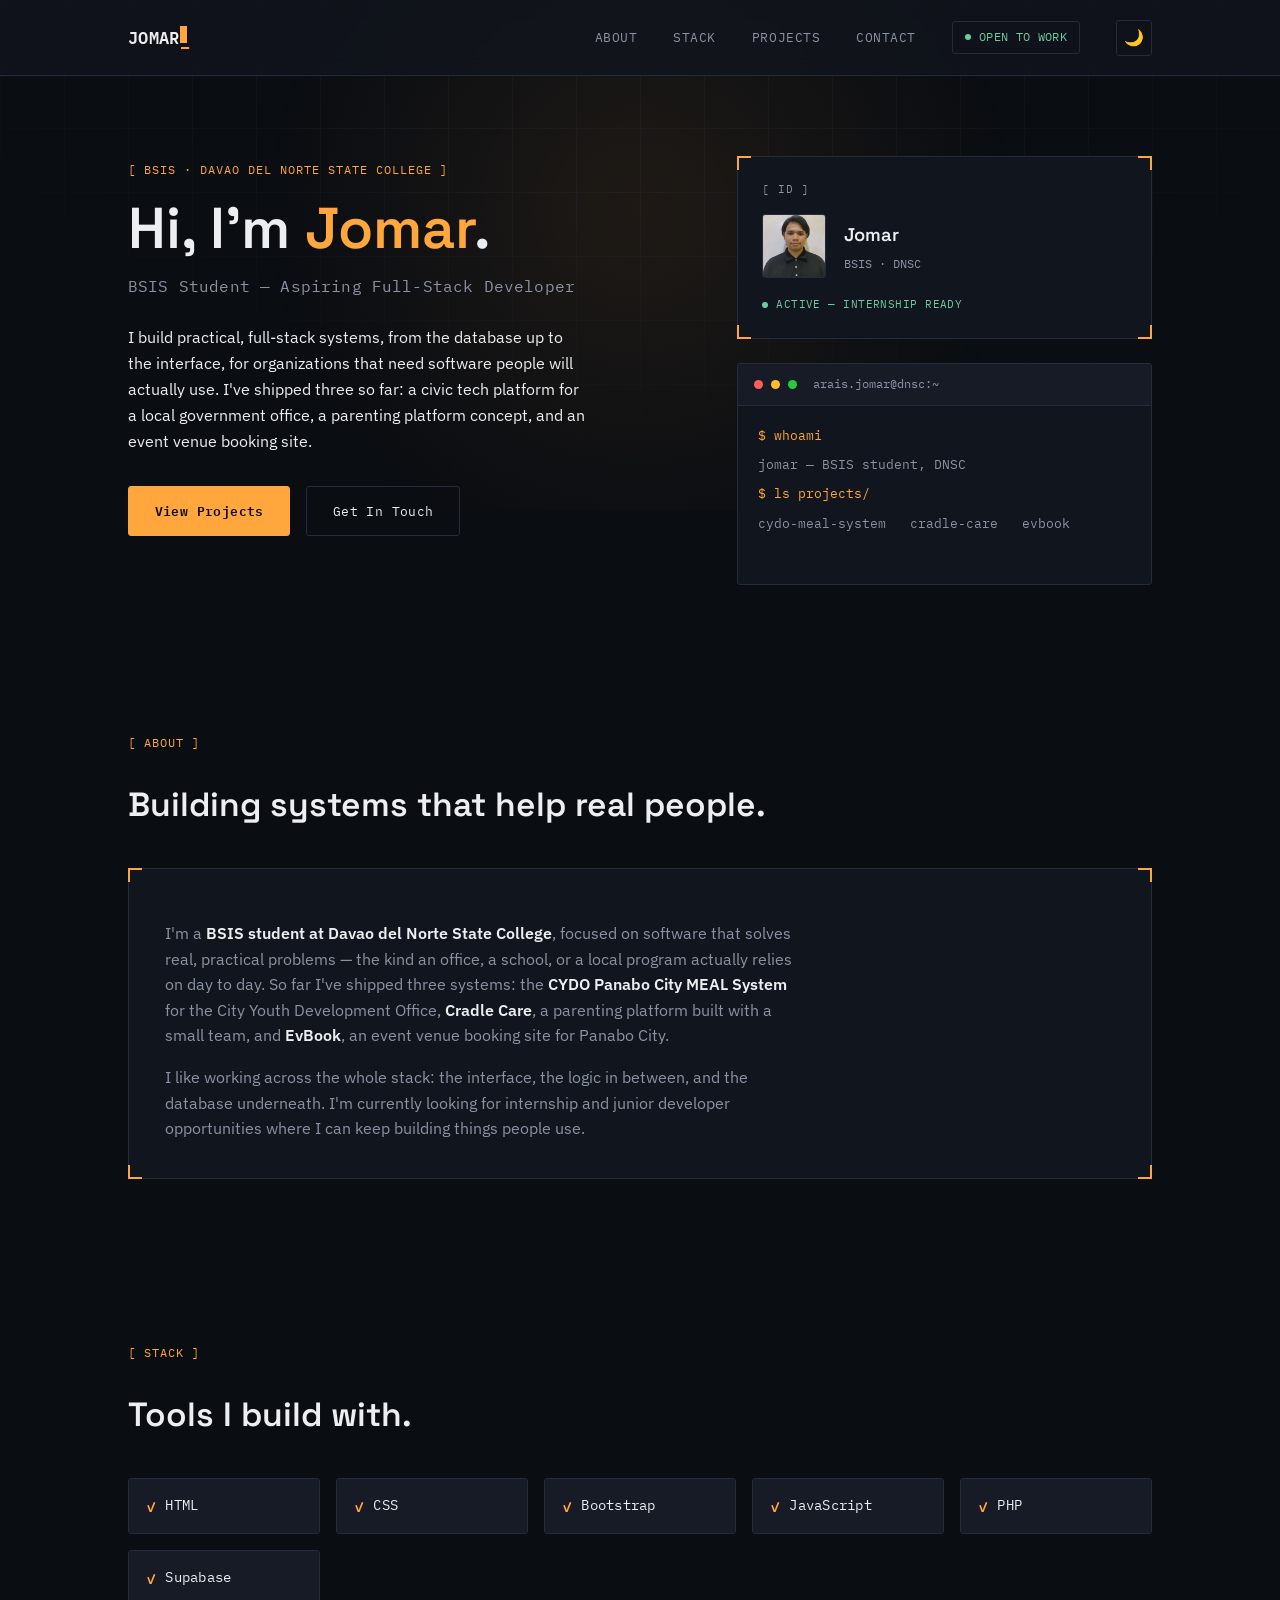
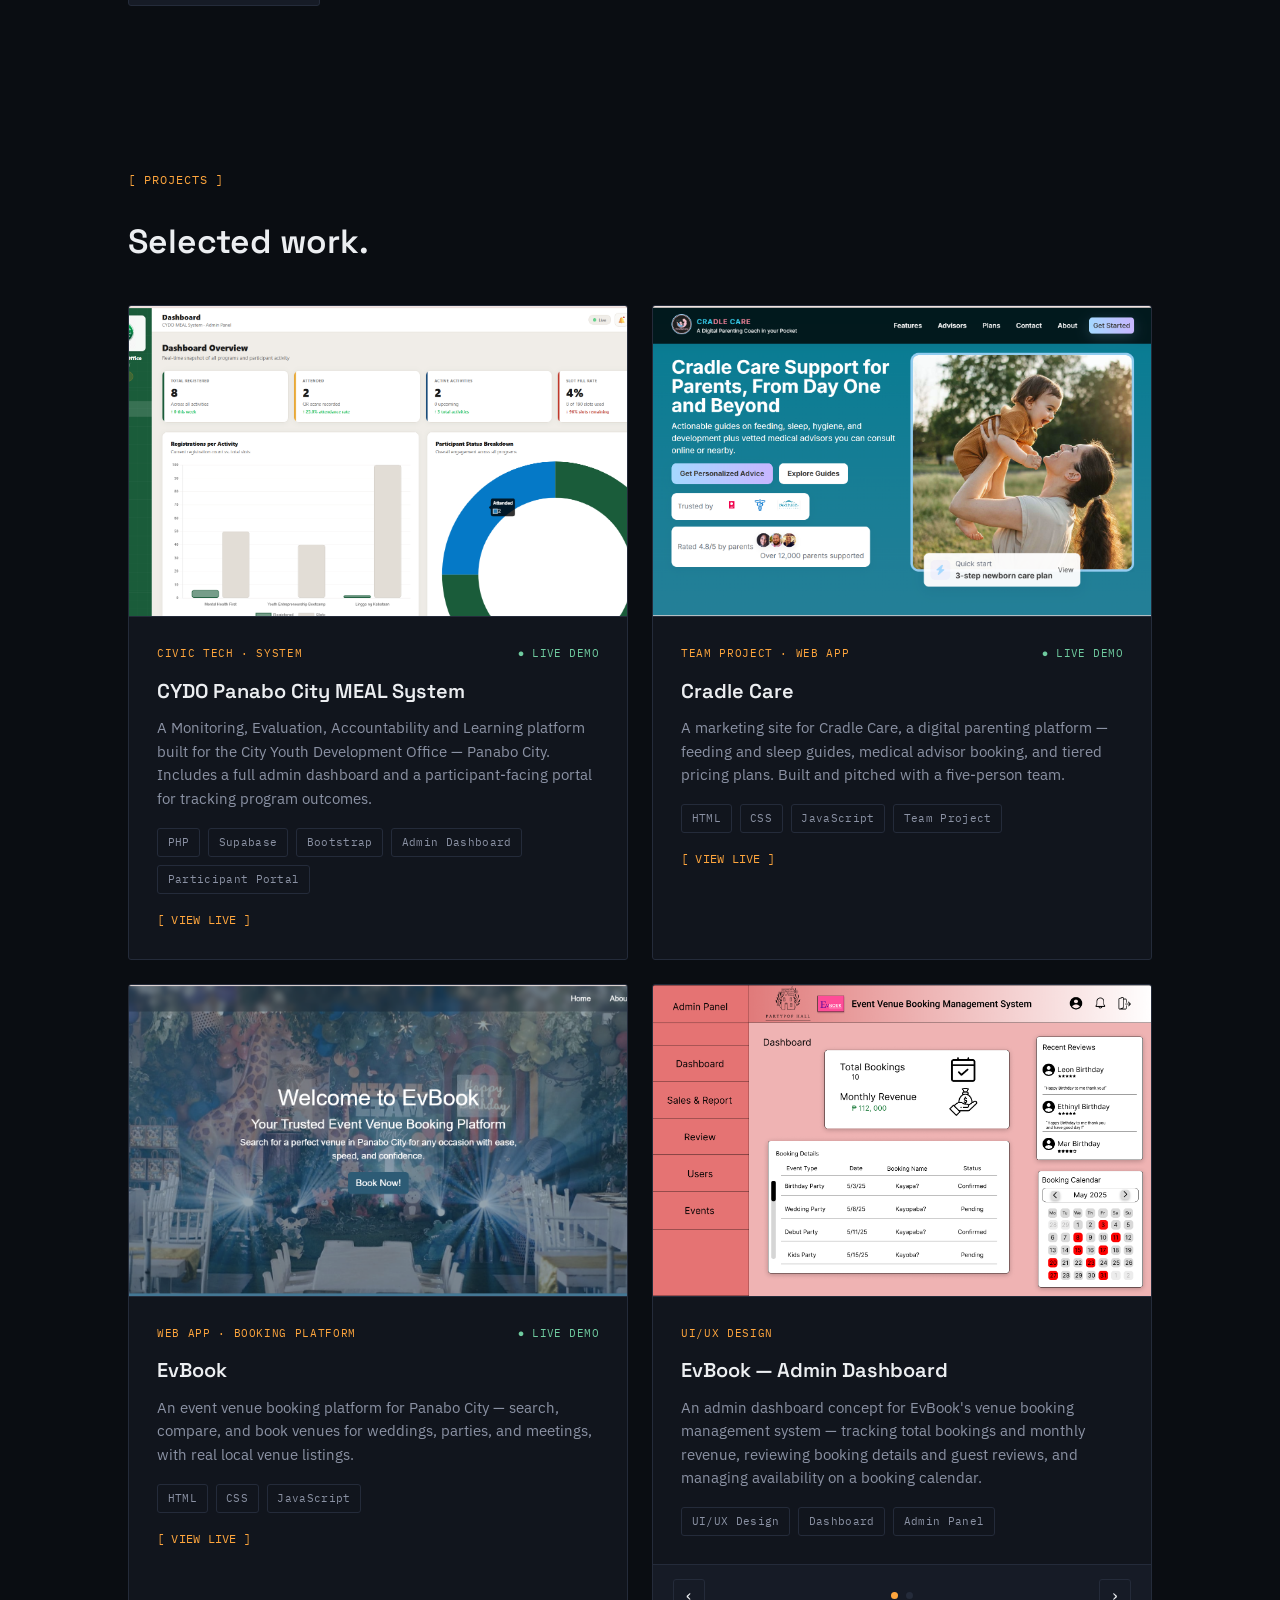
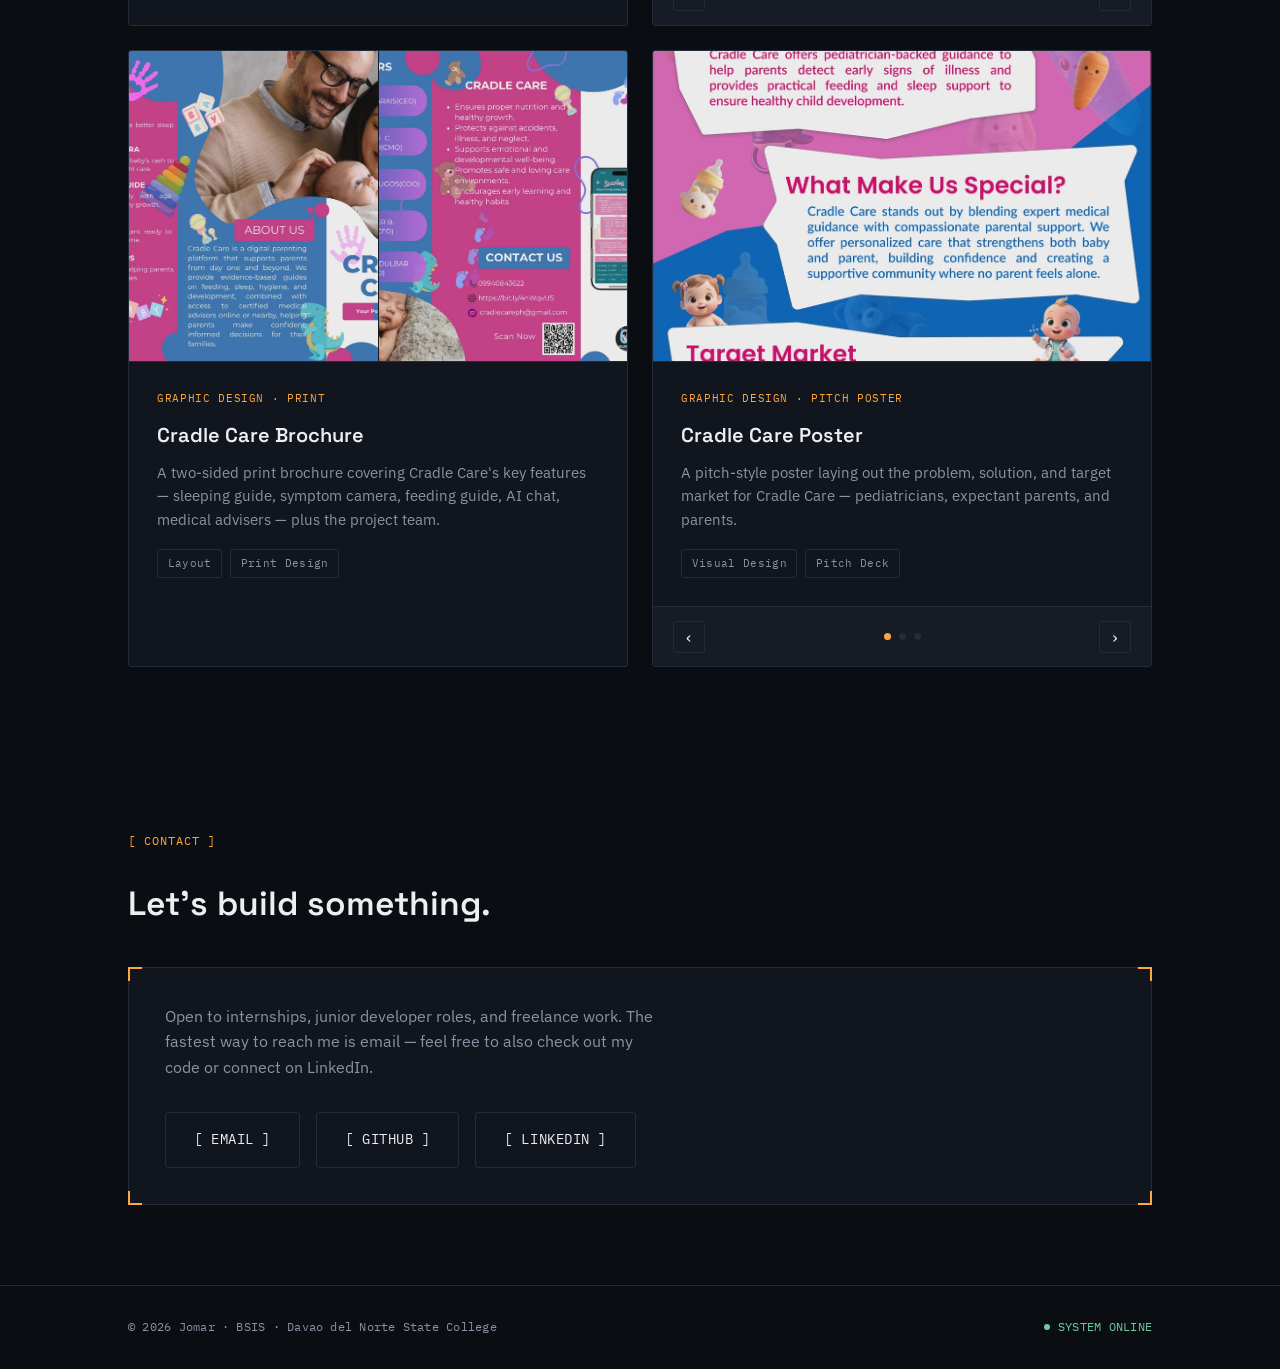
==== index.html @ b6796fd0 "Final Update" ====
<!DOCTYPE html>
<html lang="en">
<head>
<meta charset="UTF-8">
<meta name="viewport" content="width=device-width, initial-scale=1.0">
<title>Jomar Portfolio</title>
<meta name="description" content="Portfolio of Jomar, BSIS student at Davao del Norte State College, building full-stack and civic tech systems.">

<link rel="preconnect" href="https://fonts.googleapis.com">
<link rel="preconnect" href="https://fonts.gstatic.com" crossorigin>
<link href="https://fonts.googleapis.com/css2?family=IBM+Plex+Mono:wght@400;500;600&family=IBM+Plex+Sans:wght@400;500;600;700&family=Space+Grotesk:wght@500;600;700&display=swap" rel="stylesheet">

<style>
  :root{
    --ink: #0A0D12;
    --panel: #11151D;
    --panel-rgb: 17,21,29;
    --panel-2: #161B26;
    --line: #242B3A;
    --line-soft: #1B212E;
    --fog: #8B92A4;
    --paper: #ECEEF1;
    --amber: #FFA63D;
    --amber-dim: rgba(255,166,61,0.14);
    --green: #6FCB9F;
    --radius: 3px;
    --font-display: 'Space Grotesk', sans-serif;
    --font-body: 'IBM Plex Sans', sans-serif;
    --font-mono: 'IBM Plex Mono', monospace;
    --nav-h: 76px;
  }

  [data-theme="light"]{
    --ink: #F5F4F1;
    --panel: #FFFFFF;
    --panel-rgb: 255,255,255;
    --panel-2: #F0EEE9;
    --line: #DDD9D0;
    --line-soft: #E8E5DE;
    --fog: #6B7280;
    --paper: #14171C;
    --amber: #C97A1B;
    --amber-dim: rgba(201,122,27,0.10);
    --green: #2F9E66;
  }

  *{ box-sizing:border-box; margin:0; padding:0; }
  html{ scroll-behavior:smooth; background:var(--ink); }
  body{
    background:var(--ink);
    color:var(--paper);
    font-family:var(--font-body);
    line-height:1.6;
    -webkit-font-smoothing:antialiased;
    overflow-x:hidden;
  }
  img{ max-width:100%; display:block; }
  a{ color:inherit; }
  ul{ list-style:none; }
  section{ scroll-margin-top: var(--nav-h); }
  *:focus-visible{ outline:2px solid var(--amber); outline-offset:3px; }

  /* ---------- background texture ---------- */
  .grid-bg{
    position:fixed; inset:0; z-index:0; pointer-events:none;
    background-image:
      linear-gradient(var(--line-soft) 1px, transparent 1px),
      linear-gradient(90deg, var(--line-soft) 1px, transparent 1px);
    background-size: 64px 64px;
    opacity:0.35;
    mask-image: radial-gradient(ellipse 80% 60% at 50% 0%, black 40%, transparent 90%);
  }
  .glow{
    position:fixed; top:-10%; left:50%; translate:-50% 0;
    width:900px; height:600px; z-index:0; pointer-events:none;
    background: radial-gradient(circle, var(--amber-dim) 0%, transparent 70%);
    opacity:0.6;
  }

  .wrap{ max-width:1080px; margin:0 auto; padding:0 1.75rem; position:relative; z-index:1; }

  /* ---------- nav ---------- */
  .navbar{
    position:sticky; top:0; z-index:50;
    height: var(--nav-h);
    display:flex; align-items:center;
    background: rgba(var(--panel-rgb), 0.78);
    backdrop-filter: blur(10px);
    border-bottom:1px solid var(--line);
  }
  .nav-inner{ width:100%; display:flex; align-items:center; justify-content:space-between; }
  .brand{
    font-family:var(--font-mono); font-weight:600; font-size:1.05rem;
    letter-spacing:.02em; color:var(--paper); text-decoration:none;
  }
  .brand .cursor{ color:var(--amber); animation: blink 1.1s steps(1) infinite; }

  .nav-links{ display:flex; align-items:center; gap:2.25rem; }
  .nav-links a{
    font-family:var(--font-mono); font-size:.82rem; letter-spacing:.04em;
    text-decoration:none; color:var(--fog); transition:color .2s ease;
  }
  .nav-links a:hover{ color:var(--amber); }

  .status-pill{
    display:flex; align-items:center; gap:.5rem;
    font-family:var(--font-mono); font-size:.72rem; letter-spacing:.03em;
    color:var(--green); border:1px solid var(--line); padding:.4rem .75rem;
    border-radius: var(--radius);
  }
  .status-pill .dot{
    width:6px; height:6px; border-radius:50%; background:var(--green);
    animation: blink 1.6s steps(1) infinite;
  }

  .nav-toggle{
    display:none; background:none; border:1px solid var(--line); color:var(--paper);
    width:40px; height:40px; border-radius:var(--radius); cursor:pointer;
    flex-direction:column; align-items:center; justify-content:center; gap:4px;
  }

  .theme-toggle{
    display:flex; align-items:center; justify-content:center;
    width:36px; height:36px; border-radius:var(--radius);
    border:1px solid var(--line); background:transparent;
    font-size:1rem; cursor:pointer; transition:border-color .2s ease;
  }
  .theme-toggle:hover{ border-color:var(--amber); }

  .nav-toggle span{ width:18px; height:2px; background:var(--paper); display:block; }

  .nav-mobile-panel{
    display:none; position:fixed; top:var(--nav-h); left:0; right:0; z-index:49;
    background:rgba(var(--panel-rgb), 0.97); border-bottom:1px solid var(--line);
    backdrop-filter: blur(10px);
  }
  .nav-mobile-panel.open{ display:block; }
  .nav-mobile-panel .wrap{ padding:1.5rem 1.75rem 2rem; display:flex; flex-direction:column; gap:1.25rem; }
  .nav-mobile-panel a{
    font-family:var(--font-mono); font-size:.95rem; letter-spacing:.03em;
    color:var(--paper); text-decoration:none;
  }

  /* ---------- hero ---------- */
  .hero{ padding: 5rem 0 4rem; }
  .hero-grid{ display:grid; grid-template-columns: 1.15fr .85fr; gap:3rem; align-items:start; }

  .eyebrow{
    display:inline-block; font-family:var(--font-mono); font-size:.78rem;
    letter-spacing:.08em; color:var(--amber); margin-bottom:1.1rem;
  }
  .hero-title{
    font-family:var(--font-display); font-weight:600;
    font-size:clamp(2.4rem, 5vw, 3.6rem); line-height:1.05; color:var(--paper);
    margin-bottom:1rem;
  }
  .hero-title em{
    font-style:normal; color:var(--amber);
  }
  .hero-sub{
    font-family:var(--font-mono); font-size:1rem; color:var(--fog);
    margin-bottom:1.5rem; letter-spacing:.01em;
  }
  .hero-text p.lead{
    font-size:1.02rem; color:var(--paper); max-width:46ch; margin-bottom:2rem;
  }
  .hero-cta{ display:flex; gap:1rem; flex-wrap:wrap; }

  .btn{
    display:inline-flex; align-items:center; gap:.5rem;
    padding:.85rem 1.6rem; font-family:var(--font-mono); font-size:.82rem;
    letter-spacing:.03em; text-decoration:none; border:1px solid var(--line);
    border-radius:var(--radius); transition: all .2s ease; cursor:pointer;
  }
  .btn-primary{ background:var(--amber); color:var(--ink); border-color:var(--amber); font-weight:600; }
  .btn-primary:hover{ background:transparent; color:var(--amber); }
  .btn-ghost{ background:transparent; color:var(--paper); }
  .btn-ghost:hover{ border-color:var(--amber); color:var(--amber); }

  /* hero right column */
  .hero-aside{ display:flex; flex-direction:column; gap:1.5rem; }

  .id-card{
    position:relative; background:var(--panel); border:1px solid var(--line);
    border-radius:var(--radius); padding:1.5rem;
  }
  .corner{ position:absolute; width:14px; height:14px; }
  .corner.tl{ top:-1px; left:-1px; border-top:2px solid var(--amber); border-left:2px solid var(--amber); }
  .corner.tr{ top:-1px; right:-1px; border-top:2px solid var(--amber); border-right:2px solid var(--amber); }
  .corner.bl{ bottom:-1px; left:-1px; border-bottom:2px solid var(--amber); border-left:2px solid var(--amber); }
  .corner.br{ bottom:-1px; right:-1px; border-bottom:2px solid var(--amber); border-right:2px solid var(--amber); }

  .id-card-label{
    font-family:var(--font-mono); font-size:.68rem; letter-spacing:.08em;
    color:var(--fog); margin-bottom:1rem;
  }
  .id-card-row{ display:flex; gap:1.1rem; align-items:center; }
  .avatar-frame{
    width:64px; height:64px; flex-shrink:0; border:1px solid var(--line);
    border-radius:var(--radius); overflow:hidden; background:var(--panel-2);
    display:flex; align-items:center; justify-content:center;
  }
  .avatar-frame img{ width:100%; height:100%; object-fit:cover; }
  .avatar-placeholder svg{ width:30px; height:30px; color:var(--fog); }
  .id-card-name{ font-family:var(--font-display); font-weight:600; font-size:1.15rem; }
  .id-card-role{ font-family:var(--font-mono); font-size:.75rem; color:var(--fog); margin-top:.25rem; }
  .id-card-status{
    margin-top:1.1rem; display:flex; align-items:center; gap:.5rem;
    font-family:var(--font-mono); font-size:.7rem; letter-spacing:.04em; color:var(--green);
  }
  .id-card-status .dot{ width:6px; height:6px; border-radius:50%; background:var(--green); animation: blink 1.6s steps(1) infinite; }

  /* terminal */
  .terminal{
    background:var(--panel); border:1px solid var(--line); border-radius:var(--radius);
    overflow:hidden;
  }
  .terminal-bar{
    display:flex; align-items:center; gap:.5rem; padding:.7rem 1rem;
    border-bottom:1px solid var(--line); background:var(--panel-2);
  }
  .terminal-bar .tdot{ width:9px; height:9px; border-radius:50%; }
  .tdot.r{ background:#FF5F57; } .tdot.y{ background:#FEBC2E; } .tdot.g{ background:#28C840; }
  .terminal-bar .tpath{
    margin-left:.5rem; font-family:var(--font-mono); font-size:.72rem; color:var(--fog);
  }
  .terminal-body{
    padding:1.25rem; font-family:var(--font-mono); font-size:.8rem; min-height:178px;
    color:var(--paper);
  }
  .terminal-body .line{ margin-bottom:.55rem; white-space:pre-wrap; }
  .terminal-body .prompt{ color:var(--amber); }
  .terminal-body .out{ color:var(--fog); }
  .cursor{ display:inline-block; width:7px; height:1em; background:var(--amber); vertical-align:-2px; animation: blink 1s steps(1) infinite; }

  @keyframes blink{ 0%,49%{opacity:1;} 50%,100%{opacity:0;} }

  /* ---------- shared section chrome ---------- */
  .section{ padding:5rem 0; }
  .section-head{ margin-bottom:2.25rem; }
  .section-head h2{
    font-family:var(--font-display); font-weight:600; font-size:clamp(1.6rem,3vw,2.1rem);
    color:var(--paper); margin-top:.5rem;
  }

  .panel{
    position:relative; background:var(--panel); border:1px solid var(--line);
    border-radius:var(--radius); padding:2.25rem;
  }

  .reveal{ opacity:0; transform:translateY(16px); transition: opacity .6s ease, transform .6s ease; }
  .reveal.in-view{ opacity:1; transform:translateY(0); }

  /* about */
  #about .panel p{ color:var(--fog); max-width:64ch; margin-top:1rem; }
  #about .panel p strong{ color:var(--paper); font-weight:600; }
  #about .panel p.note{
    margin-top:1.5rem; font-family:var(--font-mono); font-size:.78rem;
    color:var(--amber); letter-spacing:.02em;
  }

  /* stack */
  .stack-grid{ display:grid; grid-template-columns: repeat(auto-fit, minmax(170px,1fr)); gap:1rem; }
  .chip{
    display:flex; align-items:center; gap:.65rem; padding:1rem 1.1rem;
    border:1px solid var(--line); background:var(--panel-2); border-radius:var(--radius);
    font-family:var(--font-mono); font-size:.85rem; letter-spacing:.02em;
    transition: border-color .2s ease, transform .2s ease;
  }
  .chip:hover{ border-color:var(--amber); transform:translateY(-3px); }
  .chip-check{ color:var(--amber); font-weight:600; }

  /* projects */
  .projects-grid{ display:grid; grid-template-columns: 1fr 1fr; gap:1.5rem; }
  .project-card{
    background:var(--panel); border:1px solid var(--line); border-radius:var(--radius);
    overflow:hidden; transition: border-color .2s ease, transform .2s ease;
  }
  .project-card:hover{ border-color:var(--amber); transform:translateY(-3px); }

  .project-media{
    aspect-ratio:16/10; background:var(--panel-2); border-bottom:1px solid var(--line);
    display:flex; align-items:center; justify-content:center; overflow:hidden;
  }
  .project-media img{ width:100%; height:100%; object-fit:cover; cursor:zoom-in; }
  .project-media.gallery{ display:grid; grid-template-columns:1fr 1fr; gap:1px; }
  .media-placeholder{
    font-family:var(--font-mono); font-size:.72rem; letter-spacing:.06em;
    color:var(--fog); text-align:center; padding:1rem;
  }
  .project-body{ padding:1.75rem; }
  .project-meta{ display:flex; align-items:center; justify-content:space-between; margin-bottom:.75rem; }
  .project-type{ font-family:var(--font-mono); font-size:.68rem; letter-spacing:.06em; color:var(--amber); }
  .project-status{ font-family:var(--font-mono); font-size:.68rem; letter-spacing:.04em; color:var(--green); }
  .project-body h3{ font-family:var(--font-display); font-size:1.25rem; font-weight:600; margin-bottom:.6rem; }
  .project-body p{ color:var(--fog); font-size:.92rem; margin-bottom:1.1rem; }
  .tag-list{ display:flex; gap:.5rem; flex-wrap:wrap; }
  .tag{
    font-family:var(--font-mono); font-size:.68rem; letter-spacing:.03em;
    border:1px solid var(--line); padding:.3rem .6rem; border-radius:var(--radius); color:var(--fog);
  }
  .project-link{
    display:inline-flex; margin-top:1rem; font-family:var(--font-mono); font-size:.76rem;
    letter-spacing:.02em; color:var(--amber); text-decoration:none;
  }
  .project-link:hover{ text-decoration:underline; }

  /* slider card (used for posters & UI/UX designs) */
  .slide{ display:none; }
  .slide.active{ display:block; }
  .slider-controls{
    display:flex; align-items:center; justify-content:space-between;
    padding:.85rem 1.25rem; border-top:1px solid var(--line); background:var(--panel-2);
  }
  .slider-btn{
    display:flex; align-items:center; justify-content:center;
    width:32px; height:32px; border-radius:var(--radius);
    border:1px solid var(--line); background:transparent; color:var(--paper);
    font-family:var(--font-mono); font-size:1rem; line-height:1; cursor:pointer;
    transition: all .2s ease;
  }
  .slider-btn:hover{ border-color:var(--amber); color:var(--amber); }
  .slider-dots{ display:flex; gap:.5rem; }
  .slider-dots .dot{
    width:7px; height:7px; border-radius:50%; background:var(--line);
    border:none; padding:0; cursor:pointer; transition: background .2s ease;
  }
  .slider-dots .dot.active{ background:var(--amber); }

  /* lightbox */
  .lightbox{
    position:fixed; inset:0; z-index:200; display:none;
    align-items:center; justify-content:center; padding:2rem;
  }
  .lightbox.open{ display:flex; }
  .lightbox-backdrop{ position:absolute; inset:0; background:rgba(5,7,10,0.86); backdrop-filter:blur(4px); }
  .lightbox-panel{
    position:relative; z-index:1; width:100%; max-width:960px; max-height:88vh;
    background:var(--panel); border:1px solid var(--line); border-radius:var(--radius);
    display:grid; grid-template-columns: 1.2fr 1fr; overflow:hidden;
  }
  .lightbox-media{
    background:var(--panel-2); display:flex; align-items:center; justify-content:center;
    max-height:88vh; overflow:auto;
  }
  .lightbox-media img{ width:100%; height:auto; display:block; }
  .lightbox-info{ padding:2rem; overflow-y:auto; }
  .lightbox-info .project-type{ display:block; margin-bottom:.5rem; }
  .lightbox-info h3{
    font-family:var(--font-display); font-size:1.35rem; font-weight:600;
    color:var(--paper); margin-bottom:.85rem;
  }
  .lightbox-info p{ color:var(--fog); font-size:.92rem; margin-bottom:1.1rem; }
  .lightbox-close{
    position:absolute; top:.75rem; right:.75rem; z-index:2;
    width:36px; height:36px; border-radius:var(--radius);
    border:1px solid var(--line); background:var(--panel); color:var(--paper);
    font-family:var(--font-mono); font-size:1rem; cursor:pointer; transition:all .2s ease;
  }
  .lightbox-close:hover{ border-color:var(--amber); color:var(--amber); }
  @media (max-width:760px){
    .lightbox-panel{ grid-template-columns:1fr; }
    .lightbox-media{ max-height:42vh; }
  }

  /* contact */
  .contact-panel{ display:flex; flex-direction:column; gap:2rem; }
  .contact-panel p{ color:var(--fog); max-width:50ch; }
  .contact-grid{ display:flex; gap:1rem; flex-wrap:wrap; }
  .btn-bracket{
    display:inline-flex; padding:1rem 1.75rem; font-family:var(--font-mono);
    font-size:.85rem; border:1px solid var(--line); border-radius:var(--radius);
    color:var(--paper); text-decoration:none; letter-spacing:.04em; transition: all .2s ease;
  }
  .btn-bracket:hover{ background:var(--amber); color:var(--ink); border-color:var(--amber); }

  /* footer */
  footer{ border-top:1px solid var(--line); padding:2rem 0; }
  .footer-inner{
    display:flex; align-items:center; justify-content:space-between; flex-wrap:wrap; gap:.75rem;
    font-family:var(--font-mono); font-size:.72rem; color:var(--fog); letter-spacing:.02em;
  }
  .footer-status{ display:flex; align-items:center; gap:.5rem; color:var(--green); }
  .footer-status .dot{ width:6px; height:6px; border-radius:50%; background:var(--green); animation: blink 1.6s steps(1) infinite; }

  /* ---------- responsive ---------- */
  @media (max-width: 860px){
    .hero-grid{ grid-template-columns:1fr; }
    .nav-links{ display:none; }
    .nav-toggle{ display:flex; }
  }
  @media (max-width: 640px){
    .projects-grid{ grid-template-columns:1fr; }
    .section{ padding:3.5rem 0; }
    .panel{ padding:1.6rem; }
    .hero{ padding:3.5rem 0 2.5rem; }
    .contact-grid{ flex-direction:column; }
    .btn-bracket{ justify-content:center; }
  }

  @media (prefers-reduced-motion: reduce){
    .cursor, .brand .cursor, .status-pill .dot, .id-card-status .dot, .footer-status .dot{ animation:none; opacity:1; }
    .reveal{ opacity:1; transform:none; transition:none; }
    html{ scroll-behavior:auto; }
  }
</style>
</head>
<body>

<div class="grid-bg"></div>
<div class="glow"></div>

<nav class="navbar">
  <div class="wrap nav-inner">
    <a href="#top" class="brand">JOMAR<span class="cursor">_</span></a>
    <div class="nav-links">
      <a href="#about">ABOUT</a>
      <a href="#stack">STACK</a>
      <a href="#projects">PROJECTS</a>
      <a href="#contact">CONTACT</a>
      <span class="status-pill"><span class="dot"></span>OPEN TO WORK</span>
      <button class="theme-toggle" id="themeToggle" aria-label="Toggle light and dark mode">🌙</button>
    </div>
    <button class="nav-toggle" id="navToggle" aria-label="Toggle menu" aria-expanded="false">
      <span></span><span></span><span></span>
    </button>
  </div>
</nav>
<div class="nav-mobile-panel" id="navMobilePanel">
  <div class="wrap">
    <a href="#about">ABOUT</a>
    <a href="#stack">STACK</a>
    <a href="#projects">PROJECTS</a>
    <a href="#contact">CONTACT</a>
    <span class="status-pill" style="width:fit-content;"><span class="dot"></span>OPEN TO WORK</span>
  </div>
</div>

<header class="hero" id="top">
  <div class="wrap hero-grid">
    <div class="hero-text">
      <span class="eyebrow">[ BSIS · DAVAO DEL NORTE STATE COLLEGE ]</span>
      <h1 class="hero-title">Hi, I'm <em>Jomar</em>.</h1>
      <p class="hero-sub">BSIS Student — Aspiring Full-Stack Developer</p>
      <p class="lead">I build practical, full-stack systems, from the database up to the
        interface, for organizations that need software people will actually use.
        I've shipped three so far: a civic tech platform for a local government office,
        a parenting platform concept, and an event venue booking site.</p>
      <div class="hero-cta">
        <a href="#projects" class="btn btn-primary">View Projects</a>
        <a href="#contact" class="btn btn-ghost">Get In Touch</a>
      </div>
    </div>

    <div class="hero-aside">
      <div class="id-card">
        <span class="corner tl"></span><span class="corner tr"></span>
        <span class="corner bl"></span><span class="corner br"></span>
        <div class="id-card-label">[ ID ]</div>
        <div class="id-card-row">
          <div class="avatar-frame">
            <img src="img/Jomar 2x2 ID.jpg" alt="Jomar">
          </div>
          <div>
            <div class="id-card-name">Jomar</div>
            <div class="id-card-role">BSIS · DNSC</div>
          </div>
        </div>
        <div class="id-card-status"><span class="dot"></span>ACTIVE — INTERNSHIP READY</div>
      </div>

      <div class="terminal">
        <div class="terminal-bar">
          <span class="tdot r"></span><span class="tdot y"></span><span class="tdot g"></span>
          <span class="tpath">arais.jomar@dnsc:~</span>
        </div>
        <div class="terminal-body" id="terminalBody"></div>
      </div>
    </div>
  </div>
</header>

<main>
  <section class="section" id="about">
    <div class="wrap">
      <div class="section-head reveal">
        <span class="eyebrow">[ ABOUT ]</span>
        <h2>Building systems that help real people.</h2>
      </div>
      <div class="panel reveal">
        <span class="corner tl"></span><span class="corner tr"></span>
        <span class="corner bl"></span><span class="corner br"></span>
        <p>I'm a <strong>BSIS student at Davao del Norte State College</strong>, focused on
          software that solves real, practical problems — the kind an office, a school, or
          a local program actually relies on day to day. So far I've shipped three systems:
          the <strong>CYDO Panabo City MEAL System</strong> for the City Youth Development
          Office, <strong>Cradle Care</strong>, a parenting platform built with a small team,
          and <strong>EvBook</strong>, an event venue booking site for Panabo City.</p>
        <p>I like working across the whole stack: the interface, the logic in between, and
          the database underneath. I'm currently looking for internship and junior developer
          opportunities where I can keep building things people use.</p>
      </div>
    </div>
  </section>

  <section class="section" id="stack">
    <div class="wrap">
      <div class="section-head reveal">
        <span class="eyebrow">[ STACK ]</span>
        <h2>Tools I build with.</h2>
      </div>
      <div class="stack-grid reveal">
        <div class="chip"><span class="chip-check">✓</span>HTML</div>
        <div class="chip"><span class="chip-check">✓</span>CSS</div>
        <div class="chip"><span class="chip-check">✓</span>Bootstrap</div>
        <div class="chip"><span class="chip-check">✓</span>JavaScript</div>
        <div class="chip"><span class="chip-check">✓</span>PHP</div>
        <div class="chip"><span class="chip-check">✓</span>Supabase</div>
      </div>
    </div>
  </section>

  <section class="section" id="projects">
    <div class="wrap">
      <div class="section-head reveal">
        <span class="eyebrow">[ PROJECTS ]</span>
        <h2>Selected work.</h2>
      </div>

      <div class="projects-grid">
        <article class="project-card reveal" data-title="CYDO Panabo City MEAL System" data-type="CIVIC TECH · SYSTEM" data-desc="A Monitoring, Evaluation, Accountability and Learning platform built for the City Youth Development Office — Panabo City. Includes a full admin dashboard and a participant-facing portal for tracking program outcomes." data-tags="PHP,Supabase,Bootstrap,Admin Dashboard,Participant Portal">
          <div class="project-media">
            <img src="img/CYDO Dashboard.png" alt="CYDO Panabo City MEAL System admin dashboard">
          </div>
          <div class="project-body">
            <div class="project-meta">
              <span class="project-type">CIVIC TECH · SYSTEM</span>
              <span class="project-status">● LIVE DEMO</span>
            </div>
            <h3>CYDO Panabo City MEAL System</h3>
            <p>A Monitoring, Evaluation, Accountability and Learning platform built for the
              City Youth Development Office — Panabo City. Includes a full admin dashboard
              and a participant-facing portal for tracking program outcomes.</p>
            <div class="tag-list">
              <span class="tag">PHP</span>
              <span class="tag">Supabase</span>
              <span class="tag">Bootstrap</span>
              <span class="tag">Admin Dashboard</span>
              <span class="tag">Participant Portal</span>
            </div>
            <a class="project-link" href="https://araisjomar23-cmd.github.io/MEAL-System/" target="_blank" rel="noopener">[ VIEW LIVE ]</a>
          </div>
        </article>

        <article class="project-card reveal" data-title="Cradle Care" data-type="TEAM PROJECT · WEB APP" data-desc="A marketing site for Cradle Care, a digital parenting platform — feeding and sleep guides, medical advisor booking, and tiered pricing plans. Built and pitched with a five-person team." data-tags="HTML,CSS,JavaScript,Team Project">
          <div class="project-media">
            <img src="img/Cradle Care Landing Page.png" alt="Cradle Care website">
          </div>
          <div class="project-body">
            <div class="project-meta">
              <span class="project-type">TEAM PROJECT · WEB APP</span>
              <span class="project-status">● LIVE DEMO</span>
            </div>
            <h3>Cradle Care</h3>
            <p>A marketing site for Cradle Care, a digital parenting platform — feeding and
              sleep guides, medical advisor booking, and tiered pricing plans. Built and
              pitched with a five-person team.</p>
            <div class="tag-list">
              <span class="tag">HTML</span>
              <span class="tag">CSS</span>
              <span class="tag">JavaScript</span>
              <span class="tag">Team Project</span>
            </div>
            <a class="project-link" href="https://araisjomar23-cmd.github.io/Cradle-Care-Website/" target="_blank" rel="noopener">[ VIEW LIVE ]</a>
          </div>
        </article>

        <article class="project-card reveal" data-title="EvBook" data-type="WEB APP · BOOKING PLATFORM" data-desc="An event venue booking platform for Panabo City — search, compare, and book venues for weddings, parties, and meetings, with real local venue listings." data-tags="HTML,CSS,JavaScript">
          <div class="project-media">
            <img src="img/EvBook website.png" alt="EvBook venue booking site">
          </div>
          <div class="project-body">
            <div class="project-meta">
              <span class="project-type">WEB APP · BOOKING PLATFORM</span>
              <span class="project-status">● LIVE DEMO</span>
            </div>
            <h3>EvBook</h3>
            <p>An event venue booking platform for Panabo City — search, compare, and book
              venues for weddings, parties, and meetings, with real local venue listings.</p>
            <div class="tag-list">
              <span class="tag">HTML</span>
              <span class="tag">CSS</span>
              <span class="tag">JavaScript</span>
            </div>
            <a class="project-link" href="https://araisjomar23-cmd.github.io/EvBook/" target="_blank" rel="noopener">[ VIEW LIVE ]</a>
          </div>
        </article>

        <article class="project-card slider-card reveal">
          <div class="slider-slides">
            <div class="slide active" data-title="EvBook — Admin Dashboard UI/UX Design" data-type="UI/UX DESIGN" data-desc="An admin dashboard concept for EvBook's venue booking management system — tracking total bookings and monthly revenue, reviewing booking details and guest reviews, and managing availability on a booking calendar." data-tags="UI/UX Design,Dashboard,Admin Panel">
              <div class="project-media">
                <img src="img/EvBook- Dashboard UI Design.png" alt="EvBook admin dashboard UI design">
              </div>
              <div class="project-body">
                <div class="project-meta">
                  <span class="project-type">UI/UX DESIGN</span>
                </div>
                <h3>EvBook — Admin Dashboard</h3>
                <p>An admin dashboard concept for EvBook's venue booking management system —
                  tracking total bookings and monthly revenue, reviewing booking details and
                  guest reviews, and managing availability on a booking calendar.</p>
                <div class="tag-list">
                  <span class="tag">UI/UX Design</span>
                  <span class="tag">Dashboard</span>
                  <span class="tag">Admin Panel</span>
                </div>
              </div>
            </div>
            <div class="slide" data-title="Pacific Northwest X-Ray — UI/UX Design" data-type="UI/UX DESIGN" data-desc="A homepage UI/UX concept for Pacific Northwest X-Ray Inc., a radiology equipment supplier. Includes category navigation, a product search bar, and a Popular Products carousel for items like protective aprons, merchant boards, and resolution test tools." data-tags="UI/UX Design,Web Design,E-commerce">
              <div class="project-media">
                <img src="img/Pacific Nortwest X-Ray UI Design.png" alt="Pacific Northwest X-Ray homepage UI design">
              </div>
              <div class="project-body">
                <div class="project-meta">
                  <span class="project-type">UI/UX DESIGN</span>
                </div>
                <h3>Pacific Northwest X-Ray</h3>
                <p>A homepage UI/UX concept for Pacific Northwest X-Ray Inc., a radiology
                  equipment supplier. Includes category navigation, a product search bar, and a
                  "Popular Products" carousel for items like protective aprons, merchant boards,
                  and resolution test tools.</p>
                <div class="tag-list">
                  <span class="tag">UI/UX Design</span>
                  <span class="tag">Web Design</span>
                  <span class="tag">E-commerce</span>
                </div>
              </div>
            </div>
          </div>
          <div class="slider-controls">
            <button class="slider-btn slider-prev" aria-label="Previous design">‹</button>
            <div class="slider-dots">
              <button class="dot active" aria-label="Show design 1"></button>
              <button class="dot" aria-label="Show design 2"></button>
            </div>
            <button class="slider-btn slider-next" aria-label="Next design">›</button>
          </div>
        </article>

        <article class="project-card reveal" data-title="Cradle Care Brochure" data-type="GRAPHIC DESIGN · PRINT" data-desc="A two-sided print brochure covering Cradle Care's key features — sleeping guide, symptom camera, feeding guide, AI chat, medical advisers — plus the project team." data-tags="Layout,Print Design">
          <div class="project-media gallery">
            <img src="img/Brochure Front.jpg" alt="Cradle Care brochure, front">
            <img src="img/Brochure Back.jpg" alt="Cradle Care brochure, back">
          </div>
          <div class="project-body">
            <div class="project-meta">
              <span class="project-type">GRAPHIC DESIGN · PRINT</span>
            </div>
            <h3>Cradle Care Brochure</h3>
            <p>A two-sided print brochure covering Cradle Care's key features — sleeping
              guide, symptom camera, feeding guide, AI chat, medical advisers — plus the
              project team.</p>
            <div class="tag-list">
              <span class="tag">Layout</span>
              <span class="tag">Print Design</span>
            </div>
          </div>
        </article>

        <article class="project-card slider-card reveal">
          <div class="slider-slides">
            <div class="slide active" data-title="Cradle Care Poster" data-type="GRAPHIC DESIGN · PITCH POSTER" data-desc="A pitch-style poster laying out the problem, solution, and target market for Cradle Care — pediatricians, expectant parents, and parents." data-tags="Visual Design,Pitch Deck">
              <div class="project-media">
                <img src="img/Poster.jpg" alt="Cradle Care pitch poster">
              </div>
              <div class="project-body">
                <div class="project-meta">
                  <span class="project-type">GRAPHIC DESIGN · PITCH POSTER</span>
                </div>
                <h3>Cradle Care Poster</h3>
                <p>A pitch-style poster laying out the problem, solution, and target market for
                  Cradle Care — pediatricians, expectant parents, and parents.</p>
                <div class="tag-list">
                  <span class="tag">Visual Design</span>
                  <span class="tag">Pitch Deck</span>
                </div>
              </div>
            </div>

            <div class="slide" data-title="Motives for Using AI Tools & Research Skills" data-type="ACADEMIC RESEARCH · POSTER" data-desc="Co-authored research poster for IS223 Quantitative Methods, examining how AI tool adoption correlates with research skill development among Information Computing students at DNSC." data-tags="Research,Quantitative Methods">
              <div class="project-media">
                <img src="img/Poster DNSC.png" alt="Research poster: Motives for Using AI Tools and Research Skills Among IC Students in DNSC">
              </div>
              <div class="project-body">
                <div class="project-meta">
                  <span class="project-type">ACADEMIC RESEARCH · POSTER</span>
                </div>
                <h3>Motives for Using AI Tools &amp; Research Skills</h3>
                <p>Co-authored research poster for IS223 Quantitative Methods, examining how AI
                  tool adoption correlates with research skill development among Information
                  Computing students at DNSC.</p>
                <div class="tag-list">
                  <span class="tag">Research</span>
                  <span class="tag">Quantitative Methods</span>
                </div>
              </div>
            </div>

            <div class="slide" data-title="Cucumber Ice Cream Poster" data-type="GRAPHIC DESIGN · PRODUCT POSTER" data-desc="A product poster for Cucumber Ice Cream, covering cup sizes, pricing tiers, and contact details for the brand." data-tags="Visual Design,Branding,Print Design">
              <div class="project-media">
                <img src="img/Cucumber Ice Cream Poster.png" alt="Cucumber Ice Cream product poster">
              </div>
              <div class="project-body">
                <div class="project-meta">
                  <span class="project-type">GRAPHIC DESIGN · PRODUCT POSTER</span>
                </div>
                <h3>Cucumber Ice Cream Poster</h3>
                <p>A product poster for Cucumber Ice Cream, covering cup sizes, pricing tiers,
                  and contact details for the brand.</p>
                <div class="tag-list">
                  <span class="tag">Visual Design</span>
                  <span class="tag">Branding</span>
                  <span class="tag">Print Design</span>
                </div>
              </div>
            </div>
          </div>
          <div class="slider-controls">
            <button class="slider-btn slider-prev" aria-label="Previous poster">‹</button>
            <div class="slider-dots">
              <button class="dot active" aria-label="Show poster 1"></button>
              <button class="dot" aria-label="Show poster 2"></button>
              <button class="dot" aria-label="Show poster 3"></button>
            </div>
            <button class="slider-btn slider-next" aria-label="Next poster">›</button>
          </div>
        </article>
      </div>
    </div>
  </section>

  <section class="section" id="contact">
    <div class="wrap">
      <div class="section-head reveal">
        <span class="eyebrow">[ CONTACT ]</span>
        <h2>Let's build something.</h2>
      </div>
      <div class="panel contact-panel reveal">
        <span class="corner tl"></span><span class="corner tr"></span>
        <span class="corner bl"></span><span class="corner br"></span>
        <p>Open to internships, junior developer roles, and freelance work. The fastest way
          to reach me is email — feel free to also check out my code or connect on LinkedIn.</p>
        <!-- Your real contact links are set below. Update anytime. -->
        <div class="contact-grid">
          <a class="btn-bracket" href="mailto:arais.jomar@dnsc.edu.ph">[ EMAIL ]</a>
          <a class="btn-bracket" href="https://github.com/araisjomar23-cmd" target="_blank" rel="noopener">[ GITHUB ]</a>
          <a class="btn-bracket" href="https://www.linkedin.com/in/jomar-arais" target="_blank" rel="noopener">[ LINKEDIN ]</a>
        </div>
      </div>
    </div>
  </section>
</main>

<div class="lightbox" id="lightbox" aria-hidden="true">
  <div class="lightbox-backdrop" data-close></div>
  <div class="lightbox-panel" role="dialog" aria-modal="true" aria-labelledby="lightboxTitle">
    <button class="lightbox-close" id="lightboxCloseBtn" data-close aria-label="Close">✕</button>
    <div class="lightbox-media"><img id="lightboxImg" src="" alt=""></div>
    <div class="lightbox-info">
      <span class="project-type" id="lightboxType"></span>
      <h3 id="lightboxTitle"></h3>
      <p id="lightboxDesc"></p>
      <div class="tag-list" id="lightboxTags"></div>
    </div>
  </div>
</div>

<footer>
  <div class="wrap footer-inner">
    <span>© <span id="year"></span> Jomar · BSIS · Davao del Norte State College</span>
    <span class="footer-status"><span class="dot"></span>SYSTEM ONLINE</span>
  </div>
</footer>

<script>
  // theme toggle
  const themeToggle = document.getElementById('themeToggle');
  const savedTheme = localStorage.getItem('theme');
  if (savedTheme === 'light') {
    document.documentElement.setAttribute('data-theme', 'light');
    themeToggle.textContent = '☀️';
  }
  themeToggle.addEventListener('click', () => {
    const isLight = document.documentElement.getAttribute('data-theme') === 'light';
    if (isLight) {
      document.documentElement.removeAttribute('data-theme');
      localStorage.setItem('theme', 'dark');
      themeToggle.textContent = '🌙';
    } else {
      document.documentElement.setAttribute('data-theme', 'light');
      localStorage.setItem('theme', 'light');
      themeToggle.textContent = '☀️';
    }
  });

  // footer year
  document.getElementById('year').textContent = new Date().getFullYear();

  // mobile nav toggle
  const navToggle = document.getElementById('navToggle');
  const navMobilePanel = document.getElementById('navMobilePanel');
  navToggle.addEventListener('click', () => {
    const isOpen = navMobilePanel.classList.toggle('open');
    navToggle.setAttribute('aria-expanded', isOpen ? 'true' : 'false');
  });
  navMobilePanel.querySelectorAll('a').forEach(link => {
    link.addEventListener('click', () => navMobilePanel.classList.remove('open'));
  });

  // reveal-on-scroll
  const reduceMotion = window.matchMedia('(prefers-reduced-motion: reduce)').matches;
  const revealEls = document.querySelectorAll('.reveal');
  if (!reduceMotion && 'IntersectionObserver' in window) {
    const io = new IntersectionObserver((entries) => {
      entries.forEach(entry => {
        if (entry.isIntersecting) {
          entry.target.classList.add('in-view');
          io.unobserve(entry.target);
        }
      });
    }, { threshold: 0.15 });
    revealEls.forEach(el => io.observe(el));
  } else {
    revealEls.forEach(el => el.classList.add('in-view'));
  }

  // lightbox
  const lightbox = document.getElementById('lightbox');
  const lightboxImg = document.getElementById('lightboxImg');
  const lightboxType = document.getElementById('lightboxType');
  const lightboxTitle = document.getElementById('lightboxTitle');
  const lightboxDesc = document.getElementById('lightboxDesc');
  const lightboxTags = document.getElementById('lightboxTags');
  const lightboxCloseBtn = document.getElementById('lightboxCloseBtn');
  let lastFocused = null;

  function openLightbox(img) {
    const card = img.closest('.slide') || img.closest('.project-card');
    lightboxImg.src = img.src;
    lightboxImg.alt = img.alt;
    lightboxType.textContent = card?.dataset.type || '';
    lightboxTitle.textContent = card?.dataset.title || img.alt;
    lightboxDesc.textContent = card?.dataset.desc || '';
    const tags = (card?.dataset.tags || '').split(',').filter(Boolean);
    lightboxTags.innerHTML = tags.map(t => `<span class="tag">${t}</span>`).join('');
    lastFocused = document.activeElement;
    lightbox.classList.add('open');
    lightbox.setAttribute('aria-hidden', 'false');
    lightboxCloseBtn.focus();
    document.addEventListener('keydown', onLightboxKeydown);
  }

  function closeLightbox() {
    lightbox.classList.remove('open');
    lightbox.setAttribute('aria-hidden', 'true');
    document.removeEventListener('keydown', onLightboxKeydown);
    if (lastFocused) lastFocused.focus();
  }

  function onLightboxKeydown(e) {
    if (e.key === 'Escape') closeLightbox();
  }

  document.querySelectorAll('.project-media img').forEach(img => {
    img.addEventListener('click', () => openLightbox(img));
  });

  const idPhoto = document.querySelector('.avatar-frame img');
  if (idPhoto) {
    idPhoto.style.cursor = 'zoom-in';
    idPhoto.addEventListener('click', () => {
      lightboxImg.src = idPhoto.src;
      lightboxImg.alt = idPhoto.alt;
      lightboxType.textContent = 'ID PHOTO';
      lightboxTitle.textContent = 'Jomar';
      lightboxDesc.textContent = 'BSIS Student — Davao del Norte State College';
      lightboxTags.innerHTML = '';
      lastFocused = document.activeElement;
      lightbox.classList.add('open');
      lightbox.setAttribute('aria-hidden', 'false');
      lightboxCloseBtn.focus();
      document.addEventListener('keydown', onLightboxKeydown);
    });
  }
  document.querySelectorAll('[data-close]').forEach(el => {
    el.addEventListener('click', closeLightbox);
  });

  // slider cards (posters & UI/UX designs)
  document.querySelectorAll('.slider-card').forEach(card => {
    const slides = card.querySelectorAll('.slide');
    const dots = card.querySelectorAll('.slider-dots .dot');
    const prevBtn = card.querySelector('.slider-prev');
    const nextBtn = card.querySelector('.slider-next');
    let index = 0;

    function show(i) {
      index = (i + slides.length) % slides.length;
      slides.forEach((s, idx) => s.classList.toggle('active', idx === index));
      dots.forEach((d, idx) => d.classList.toggle('active', idx === index));
    }

    prevBtn?.addEventListener('click', () => show(index - 1));
    nextBtn?.addEventListener('click', () => show(index + 1));
    dots.forEach((d, idx) => d.addEventListener('click', () => show(idx)));
  });

  // terminal typewriter
  const terminalLines = [
    { type: 'prompt', text: '$ whoami' },
    { type: 'out',    text: 'jomar — BSIS student, DNSC' },
    { type: 'prompt', text: '$ ls projects/' },
    { type: 'out',    text: 'cydo-meal-system   cradle-care   evbook' },
    { type: 'prompt', text: '$ status --check' },
    { type: 'out',    text: 'stack: HTML · CSS · Bootstrap · JS · PHP · Supabase' },
    { type: 'prompt', text: '$ availability' },
    { type: 'out',    text: 'open to internship & developer roles' },
  ];

  const terminalBody = document.getElementById('terminalBody');

  function renderLinesStatic() {
    terminalBody.innerHTML = terminalLines
      .map(l => `<div class="line ${l.type === 'prompt' ? 'prompt' : 'out'}">${l.text}</div>`)
      .join('') + '<span class="cursor"></span>';
  }

  function runTyping() {
    terminalBody.innerHTML = '';
    let li = 0;

    function typeLine() {
      if (li >= terminalLines.length) {
        terminalBody.insertAdjacentHTML('beforeend', '<span class="cursor"></span>');
        return;
      }
      const current = terminalLines[li];
      const el = document.createElement('div');
      el.className = `line ${current.type === 'prompt' ? 'prompt' : 'out'}`;
      terminalBody.appendChild(el);
      let ci = 0;
      (function typeChar() {
        if (ci < current.text.length) {
          el.textContent = current.text.slice(0, ci + 1);
          ci++;
          setTimeout(typeChar, current.type === 'prompt' ? 26 : 12);
        } else {
          li++;
          setTimeout(typeLine, 140);
        }
      })();
    }
    typeLine();
  }

  if (reduceMotion) {
    renderLinesStatic();
  } else {
    runTyping();
  }
</script>

</body>
</html>
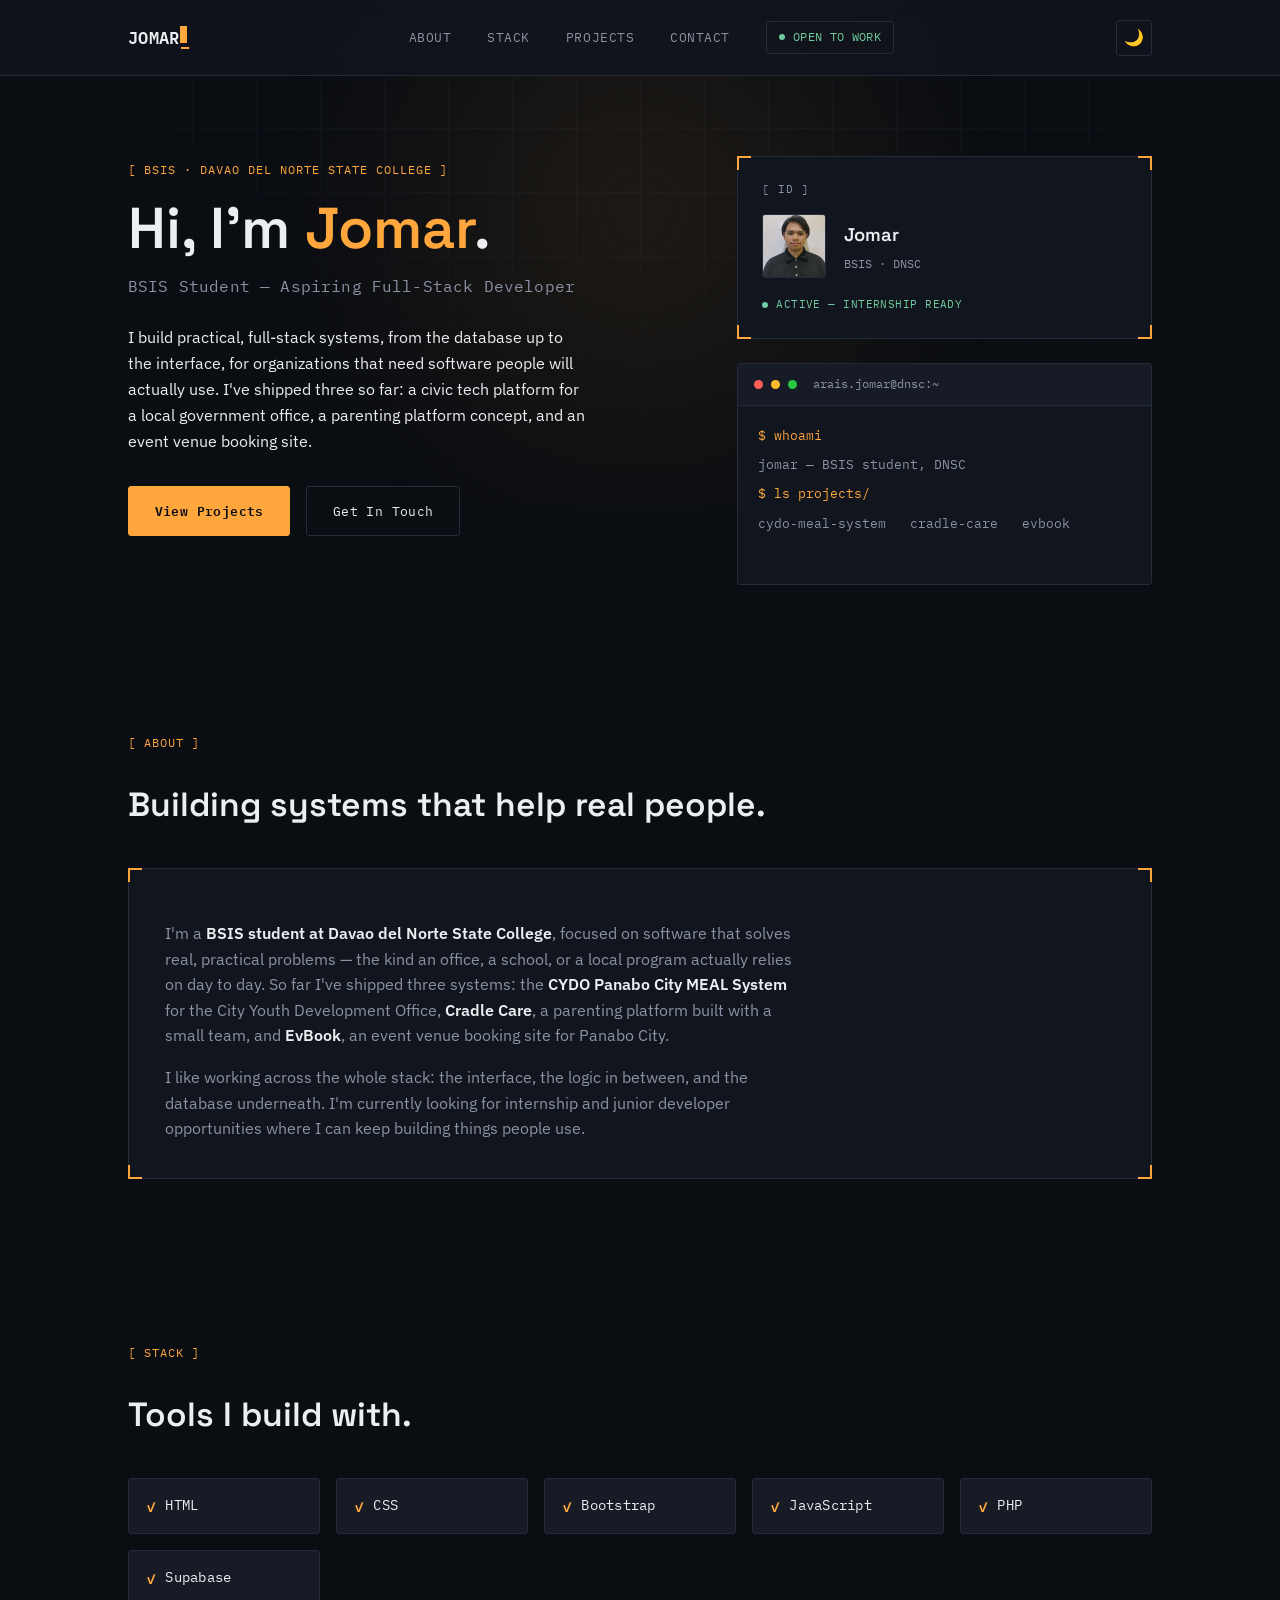
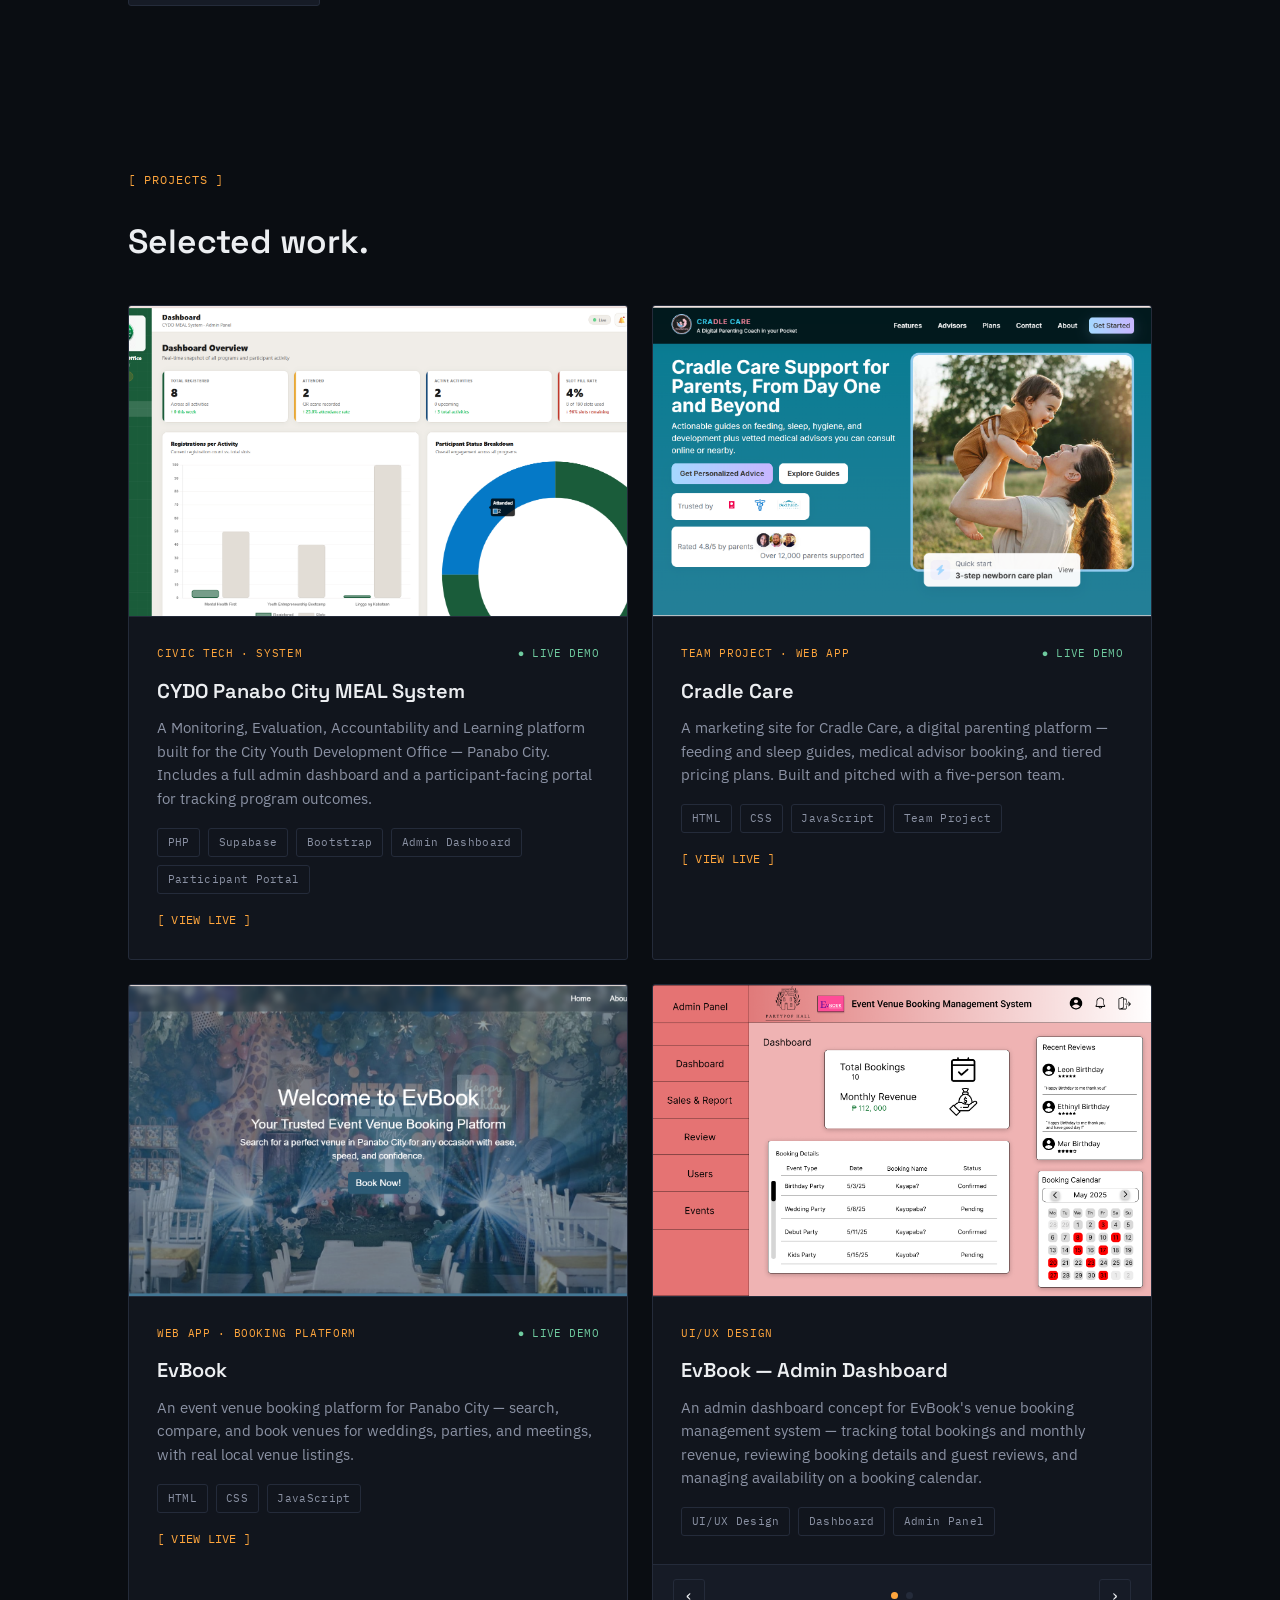
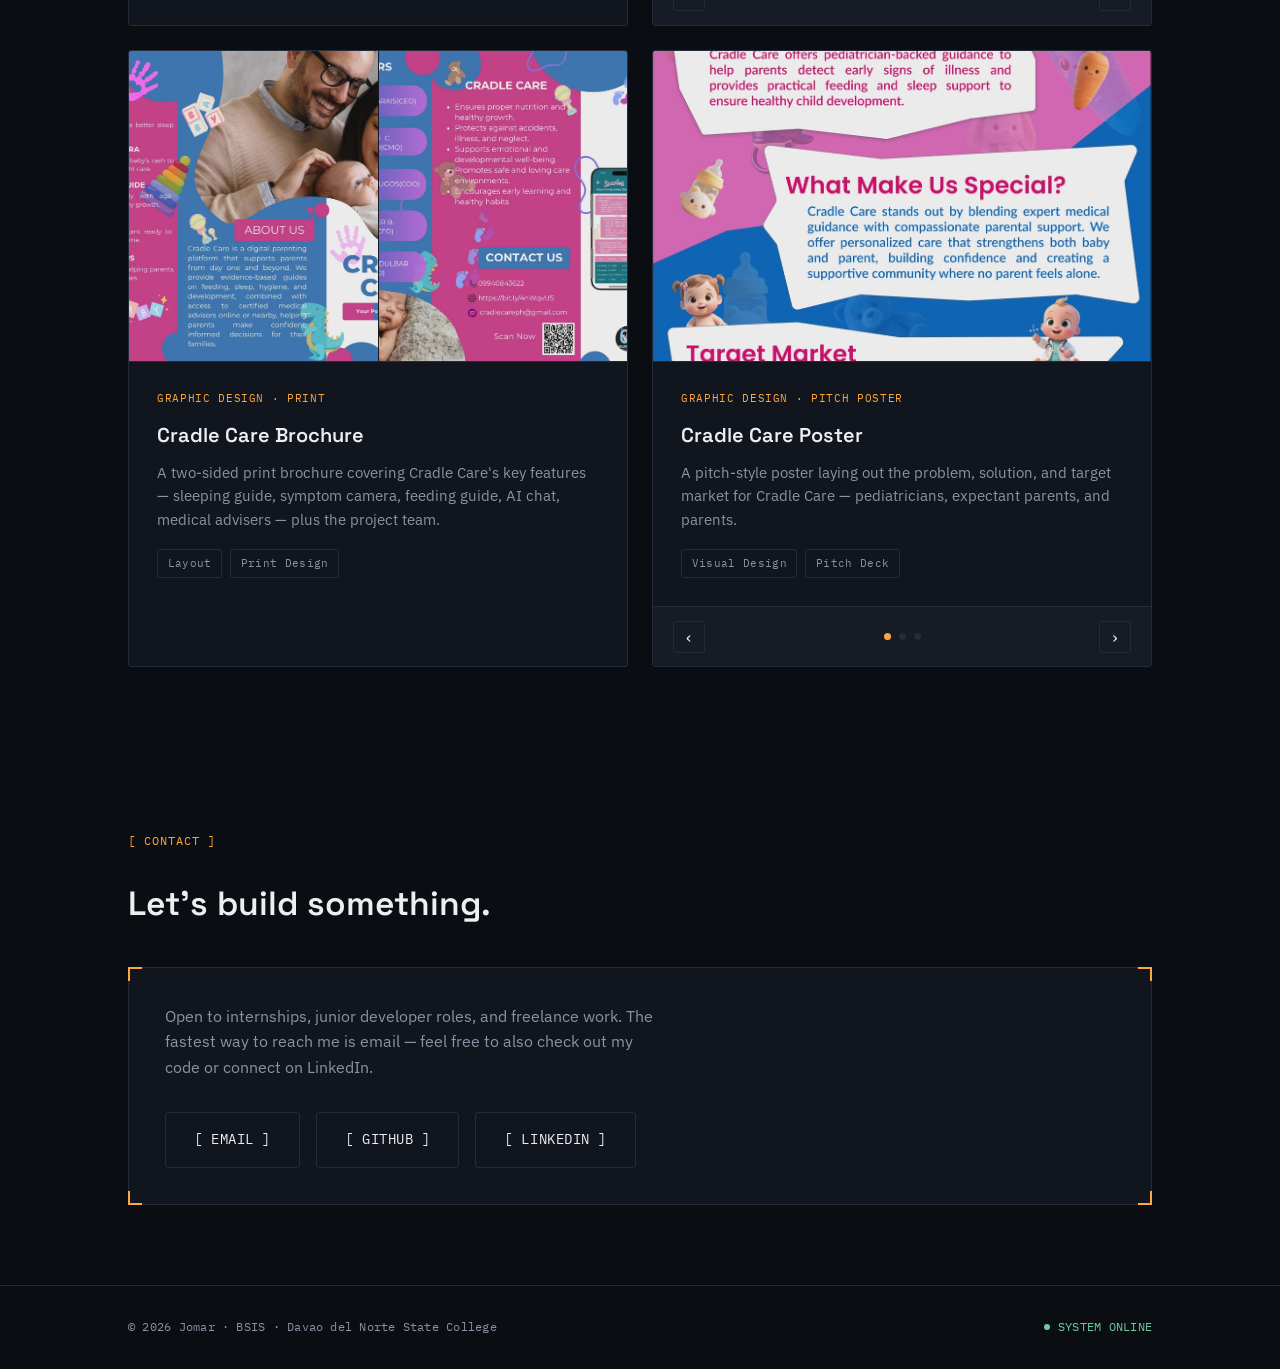
==== commit 4774d49b: "Final Update" ====
--- a/index.html
+++ b/index.html
@@ -112,7 +112,8 @@
     width:6px; height:6px; border-radius:50%; background:var(--green);
     animation: blink 1.6s steps(1) infinite;
   }
-
+  .nav-right{ display:flex; align-items:center; gap:.75rem; }
+  
   .nav-toggle{
     display:none; background:none; border:1px solid var(--line); color:var(--paper);
     width:40px; height:40px; border-radius:var(--radius); cursor:pointer;
@@ -307,7 +308,15 @@
 
   /* slider card (used for posters & UI/UX designs) */
   .slide{ display:none; }
-  .slide.active{ display:block; }
+  .slide.active{
+    display:block;
+    animation: slideFadeIn .3s ease;
+  }
+  @keyframes slideFadeIn{
+    from{ opacity:0; transform:translateY(6px); }
+    to{ opacity:1; transform:translateY(0); }
+  }
+
   .slider-controls{
     display:flex; align-items:center; justify-content:space-between;
     padding:.85rem 1.25rem; border-top:1px solid var(--line); background:var(--panel-2);
@@ -419,11 +428,13 @@
       <a href="#projects">PROJECTS</a>
       <a href="#contact">CONTACT</a>
       <span class="status-pill"><span class="dot"></span>OPEN TO WORK</span>
+    </div>
+    <div class="nav-right">
       <button class="theme-toggle" id="themeToggle" aria-label="Toggle light and dark mode">🌙</button>
+      <button class="nav-toggle" id="navToggle" aria-label="Toggle menu" aria-expanded="false">
+        <span></span><span></span><span></span>
+      </button>
     </div>
-    <button class="nav-toggle" id="navToggle" aria-label="Toggle menu" aria-expanded="false">
-      <span></span><span></span><span></span>
-    </button>
   </div>
 </nav>
 <div class="nav-mobile-panel" id="navMobilePanel">
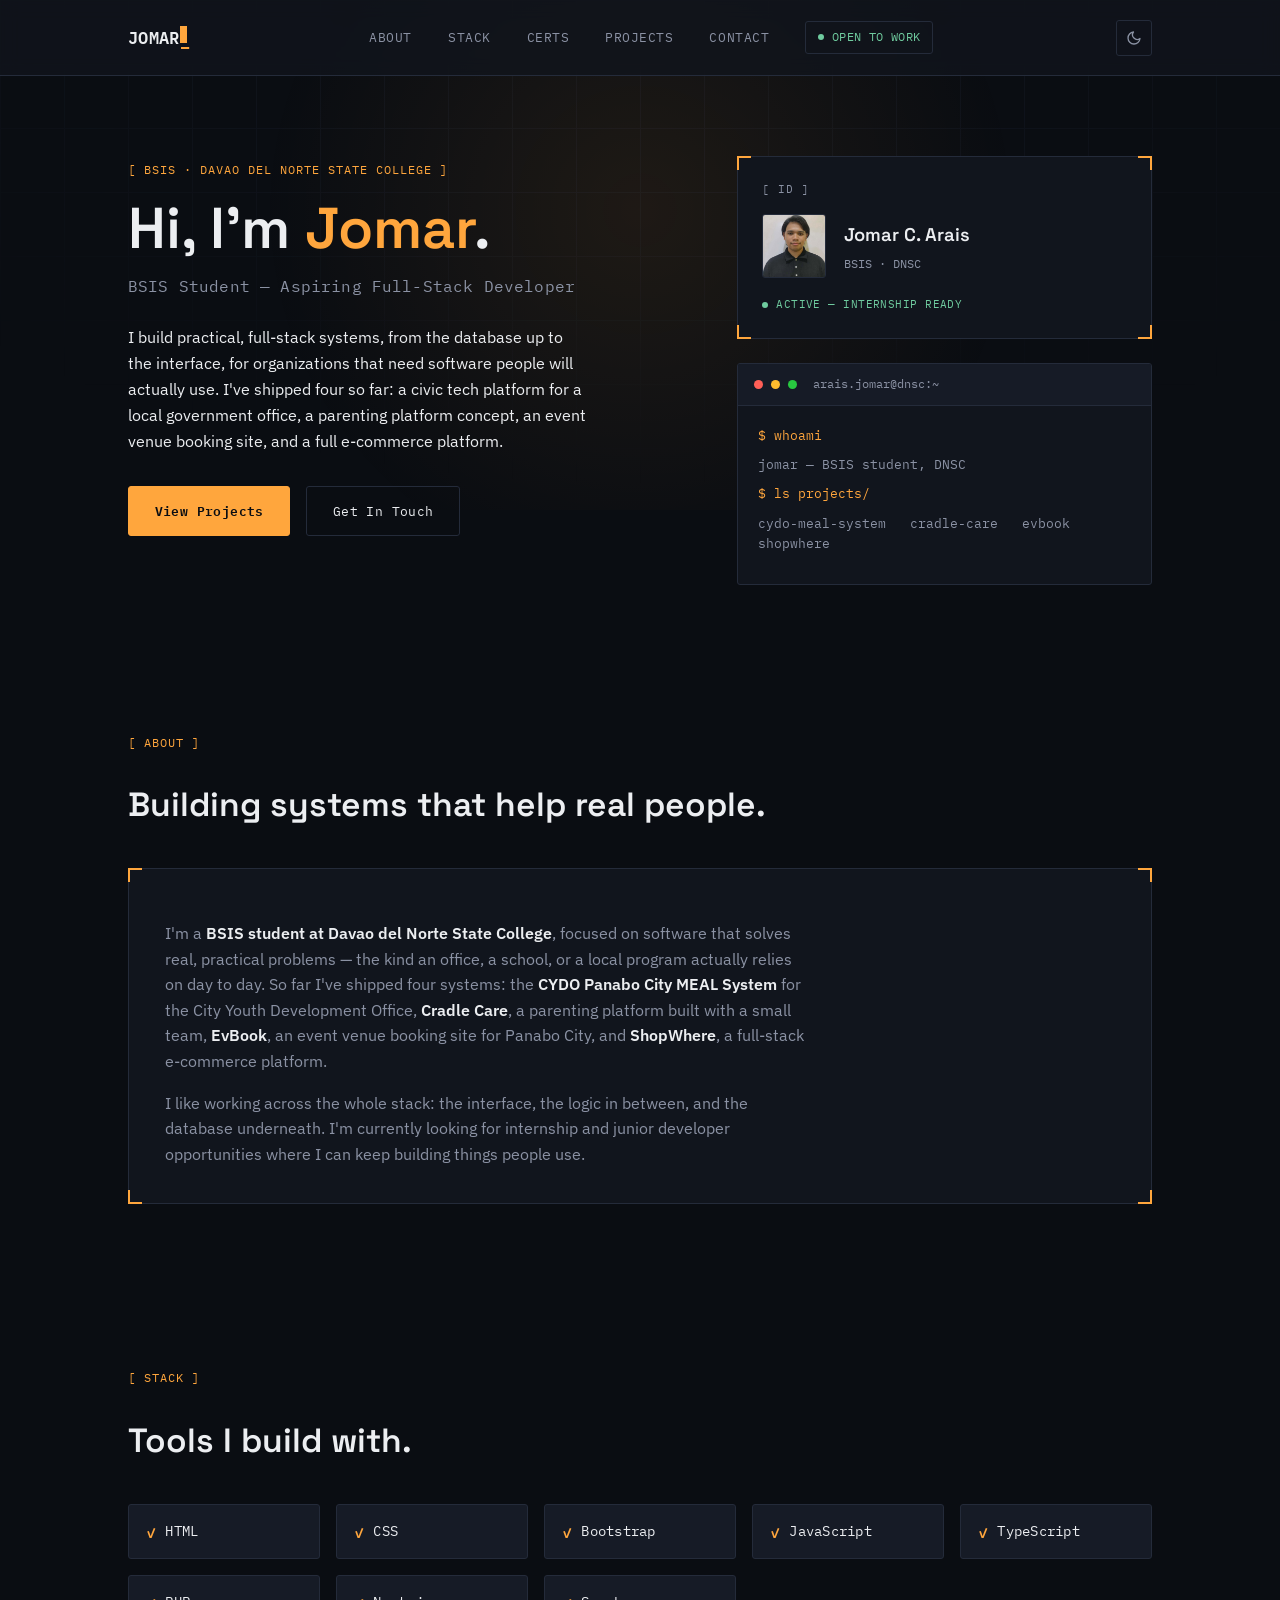
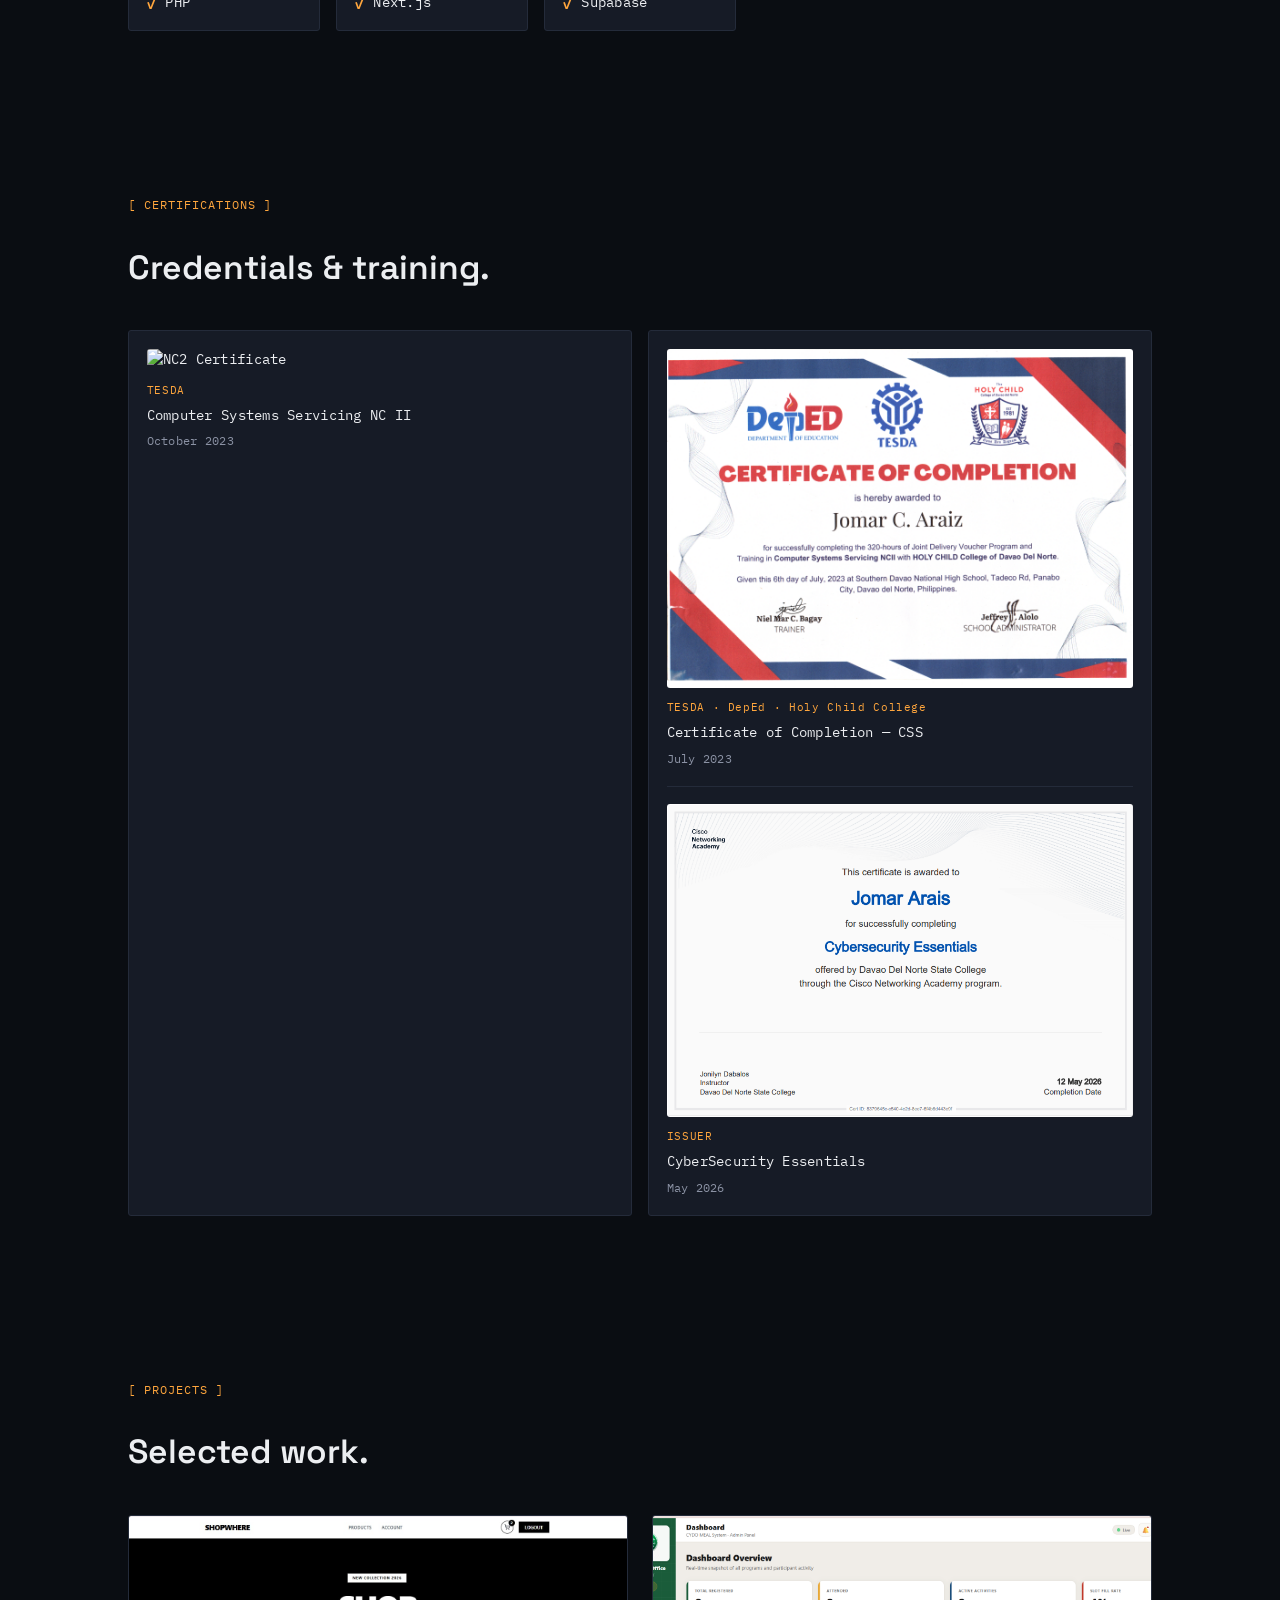
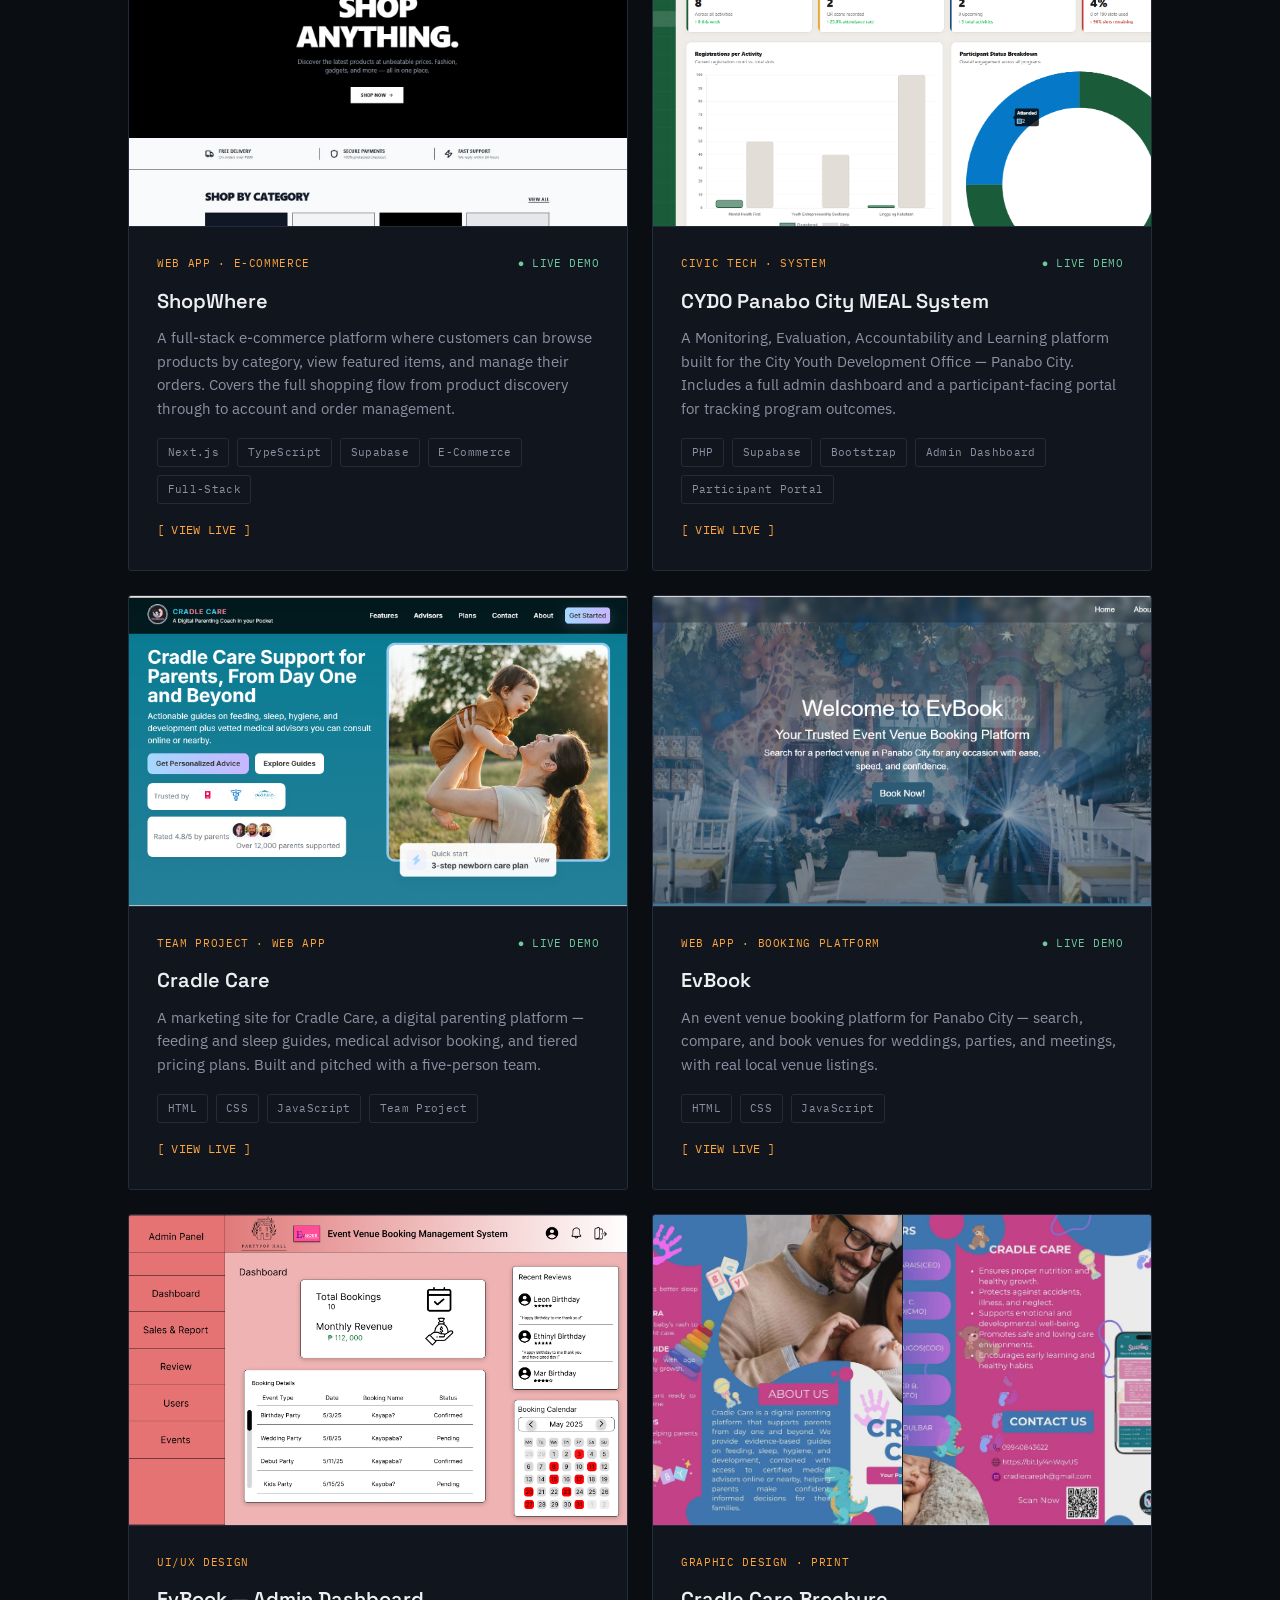
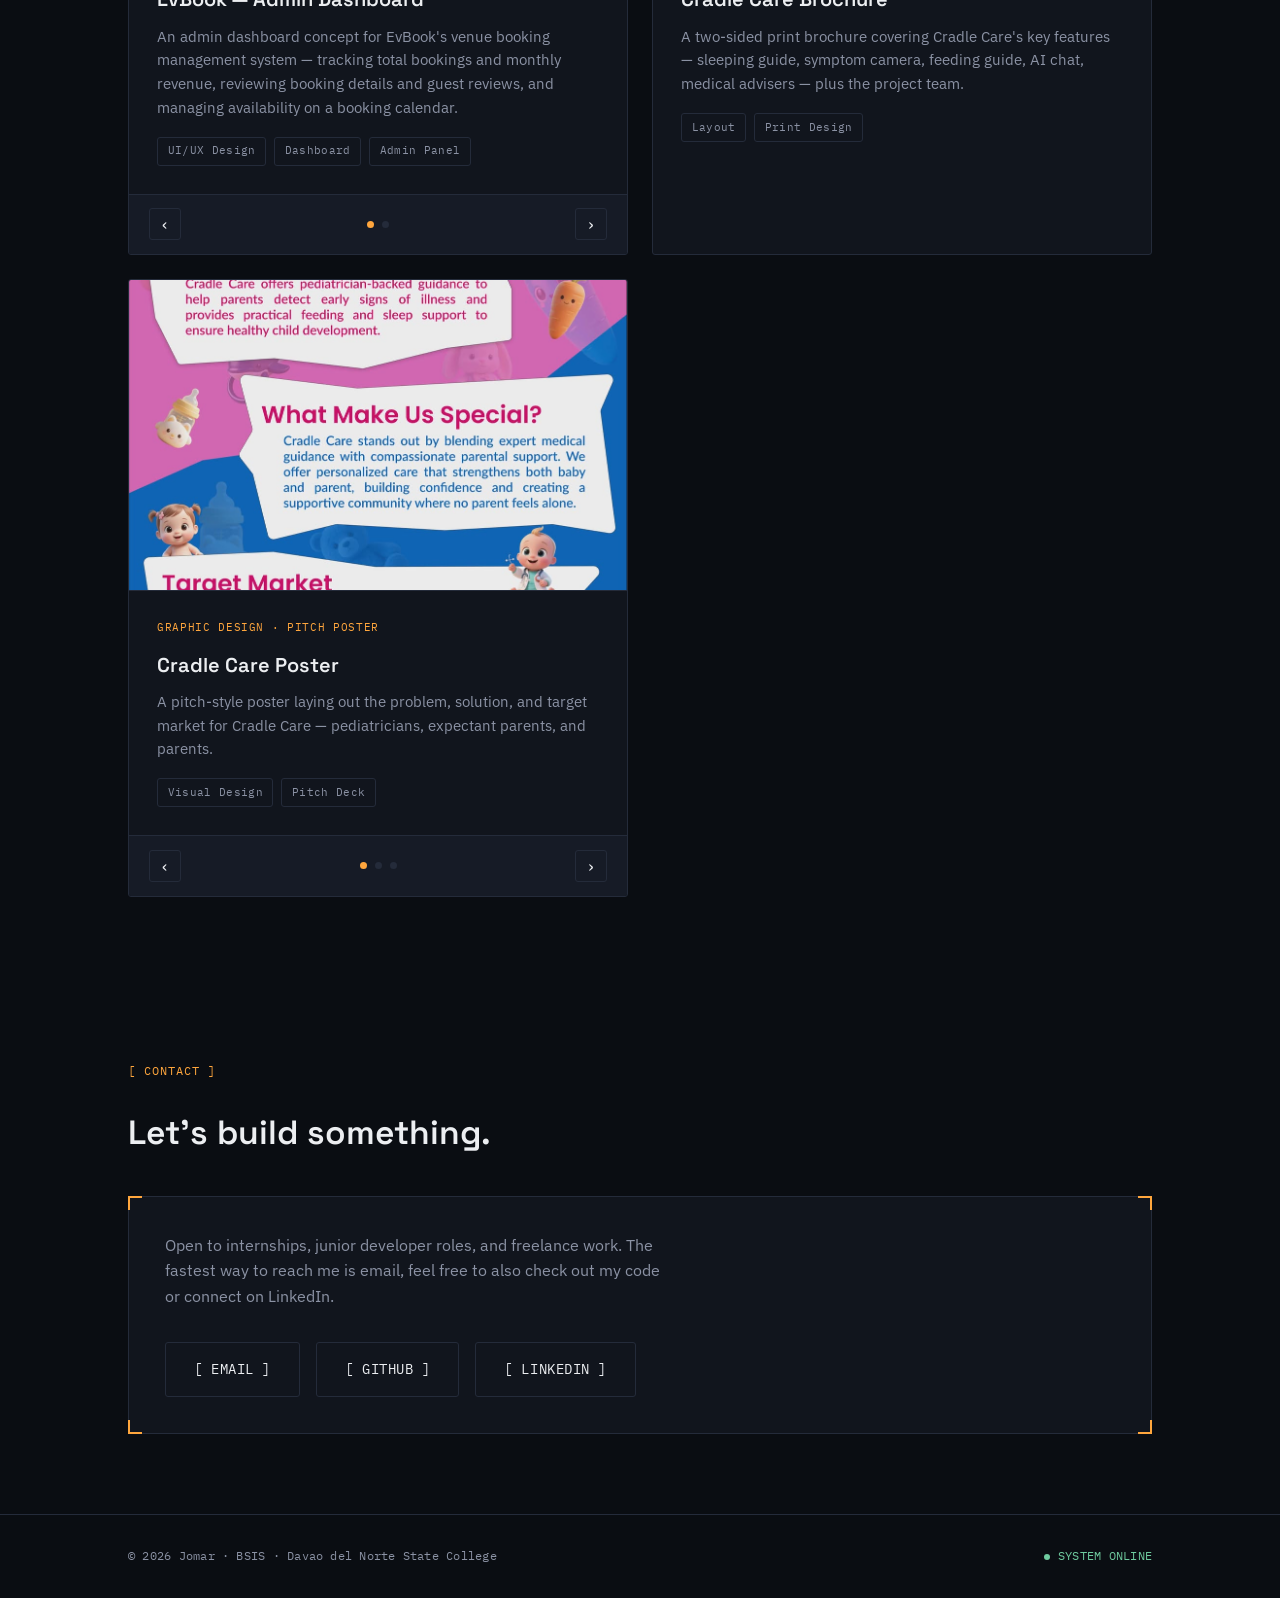
==== commit bfc42d90: "Final Update" ====
--- a/index.html
+++ b/index.html
@@ -45,7 +45,12 @@
   }
 
   *{ box-sizing:border-box; margin:0; padding:0; }
-  html{ scroll-behavior:smooth; background:var(--ink); }
+
+  html{ transition: background .3s ease; scroll-behavior:smooth; background:var(--ink); }
+
+  body, .navbar, .panel, .chip, .project-card, .terminal, .id-card, .nav-mobile-panel, .lightbox-panel{
+    transition: background .3s ease, border-color .3s ease, color .3s ease;
+  }
   body{
     background:var(--ink);
     color:var(--paper);
@@ -54,6 +59,7 @@
     -webkit-font-smoothing:antialiased;
     overflow-x:hidden;
   }
+
   img{ max-width:100%; display:block; }
   a{ color:inherit; }
   ul{ list-style:none; }
@@ -392,6 +398,9 @@
   .footer-status{ display:flex; align-items:center; gap:.5rem; color:var(--green); }
   .footer-status .dot{ width:6px; height:6px; border-radius:50%; background:var(--green); animation: blink 1.6s steps(1) infinite; }
 
+   #themeIcon{ transition: transform .4s ease, opacity .3s ease; color: var(--fog); }
+  .theme-toggle:hover #themeIcon{ color: var(--amber); }
+  
   /* ---------- responsive ---------- */
   @media (max-width: 860px){
     .hero-grid{ grid-template-columns:1fr; }
@@ -425,12 +434,17 @@
     <div class="nav-links">
       <a href="#about">ABOUT</a>
       <a href="#stack">STACK</a>
+      <a href="#certifications">CERTS</a>
       <a href="#projects">PROJECTS</a>
       <a href="#contact">CONTACT</a>
       <span class="status-pill"><span class="dot"></span>OPEN TO WORK</span>
     </div>
     <div class="nav-right">
-      <button class="theme-toggle" id="themeToggle" aria-label="Toggle light and dark mode">🌙</button>
+      <button class="theme-toggle" id="themeToggle" aria-label="Toggle light and dark mode">
+  <svg id="themeIcon" xmlns="http://www.w3.org/2000/svg" width="16" height="16" viewBox="0 0 24 24" fill="none" stroke="currentColor" stroke-width="2" stroke-linecap="round" stroke-linejoin="round">
+    <path id="moonPath" d="M21 12.79A9 9 0 1 1 11.21 3 7 7 0 0 0 21 12.79z"/>
+  </svg>
+</button>
       <button class="nav-toggle" id="navToggle" aria-label="Toggle menu" aria-expanded="false">
         <span></span><span></span><span></span>
       </button>
@@ -441,6 +455,7 @@
   <div class="wrap">
     <a href="#about">ABOUT</a>
     <a href="#stack">STACK</a>
+    <a href="#certifications">CERTS</a>
     <a href="#projects">PROJECTS</a>
     <a href="#contact">CONTACT</a>
     <span class="status-pill" style="width:fit-content;"><span class="dot"></span>OPEN TO WORK</span>
@@ -455,8 +470,8 @@
       <p class="hero-sub">BSIS Student — Aspiring Full-Stack Developer</p>
       <p class="lead">I build practical, full-stack systems, from the database up to the
         interface, for organizations that need software people will actually use.
-        I've shipped three so far: a civic tech platform for a local government office,
-        a parenting platform concept, and an event venue booking site.</p>
+        I've shipped four so far: a civic tech platform for a local government office,
+        a parenting platform concept, an event venue booking site, and a full e-commerce platform.</p>
       <div class="hero-cta">
         <a href="#projects" class="btn btn-primary">View Projects</a>
         <a href="#contact" class="btn btn-ghost">Get In Touch</a>
@@ -473,7 +488,7 @@
             <img src="img/Jomar 2x2 ID.jpg" alt="Jomar">
           </div>
           <div>
-            <div class="id-card-name">Jomar</div>
+            <div class="id-card-name">Jomar C. Arais</div>
             <div class="id-card-role">BSIS · DNSC</div>
           </div>
         </div>
@@ -503,10 +518,11 @@
         <span class="corner bl"></span><span class="corner br"></span>
         <p>I'm a <strong>BSIS student at Davao del Norte State College</strong>, focused on
           software that solves real, practical problems — the kind an office, a school, or
-          a local program actually relies on day to day. So far I've shipped three systems:
+          a local program actually relies on day to day. So far I've shipped four systems:
           the <strong>CYDO Panabo City MEAL System</strong> for the City Youth Development
           Office, <strong>Cradle Care</strong>, a parenting platform built with a small team,
-          and <strong>EvBook</strong>, an event venue booking site for Panabo City.</p>
+          <strong>EvBook</strong>, an event venue booking site for Panabo City, and
+          <strong>ShopWhere</strong>, a full-stack e-commerce platform.</p>
         <p>I like working across the whole stack: the interface, the logic in between, and
           the database underneath. I'm currently looking for internship and junior developer
           opportunities where I can keep building things people use.</p>
@@ -525,8 +541,43 @@
         <div class="chip"><span class="chip-check">✓</span>CSS</div>
         <div class="chip"><span class="chip-check">✓</span>Bootstrap</div>
         <div class="chip"><span class="chip-check">✓</span>JavaScript</div>
+        <div class="chip"><span class="chip-check">✓</span>TypeScript</div>
         <div class="chip"><span class="chip-check">✓</span>PHP</div>
+        <div class="chip"><span class="chip-check">✓</span>Next.js</div>
         <div class="chip"><span class="chip-check">✓</span>Supabase</div>
+      </div>
+    </div>
+  </section>
+
+   <section class="section" id="certifications">
+    <div class="wrap">
+      <div class="section-head reveal">
+        <span class="eyebrow">[ CERTIFICATIONS ]</span>
+        <h2>Credentials & training.</h2>
+      </div>
+      <div class="stack-grid reveal">
+
+        <div class="chip" style="flex-direction:column; align-items:flex-start; gap:.35rem; padding:1.1rem;">
+          <img src="img/NC2.png" alt="NC2 Certificate" style="width:100%; border-radius:var(--radius); margin-bottom:.35rem; cursor:zoom-in;">
+          <span style="color:var(--amber); font-size:.68rem; letter-spacing:.06em;">TESDA</span>
+          <span>Computer Systems Servicing NC II</span>
+          <span style="color:var(--fog); font-size:.72rem;">October 2023</span>
+        </div>
+
+        <div class="chip" style="flex-direction:column; align-items:flex-start; gap:.35rem; padding:1.1rem;">
+          <img src="img/Certificate of Completion.png" alt="Certificate of Completion" style="width:100%; border-radius:var(--radius); margin-bottom:.35rem; cursor:zoom-in;">
+          <span style="color:var(--amber); font-size:.68rem; letter-spacing:.06em;">TESDA · DepEd · Holy Child College</span>
+          <span>Certificate of Completion — CSS</span>
+          <span style="color:var(--fog); font-size:.72rem;">July 2023</span>
+
+          <hr style="width:100%; border:none; border-top:1px solid var(--line); margin:.75rem 0;">
+
+          <img src="img/Cert CyberSec.png" alt="New Certificate" style="width:100%; border-radius:var(--radius); margin-bottom:.35rem; cursor:zoom-in;">
+          <span style="color:var(--amber); font-size:.68rem; letter-spacing:.06em;">ISSUER</span>
+          <span>CyberSecurity Essentials</span>
+          <span style="color:var(--fog); font-size:.72rem;">May 2026</span>
+        </div>
+        
       </div>
     </div>
   </section>
@@ -539,6 +590,32 @@
       </div>
 
       <div class="projects-grid">
+
+        <!-- ShopWhere — NEW -->
+        <article class="project-card reveal" data-title="ShopWhere" data-type="WEB APP · E-COMMERCE" data-desc="A full-stack e-commerce platform where customers can browse products by category, view featured items, and manage their orders — built with Next.js, TypeScript, and Supabase. Covers the full shopping flow from product discovery through to account and order management." data-tags="Next.js,TypeScript,Supabase,E-Commerce,Full-Stack">
+          <div class="project-media">
+            <img src="img/ShopWhere.jpg" alt="ShopWhere e-commerce platform">
+          </div>
+          <div class="project-body">
+            <div class="project-meta">
+              <span class="project-type">WEB APP · E-COMMERCE</span>
+              <span class="project-status">● LIVE DEMO</span>
+            </div>
+            <h3>ShopWhere</h3>
+            <p>A full-stack e-commerce platform where customers can browse products by
+              category, view featured items, and manage their orders. Covers the full
+              shopping flow from product discovery through to account and order management.</p>
+            <div class="tag-list">
+              <span class="tag">Next.js</span>
+              <span class="tag">TypeScript</span>
+              <span class="tag">Supabase</span>
+              <span class="tag">E-Commerce</span>
+              <span class="tag">Full-Stack</span>
+            </div>
+            <a class="project-link" href="https://shopwhere.vercel.app" target="_blank" rel="noopener">[ VIEW LIVE ]</a>
+          </div>
+        </article>
+
         <article class="project-card reveal" data-title="CYDO Panabo City MEAL System" data-type="CIVIC TECH · SYSTEM" data-desc="A Monitoring, Evaluation, Accountability and Learning platform built for the City Youth Development Office — Panabo City. Includes a full admin dashboard and a participant-facing portal for tracking program outcomes." data-tags="PHP,Supabase,Bootstrap,Admin Dashboard,Participant Portal">
           <div class="project-media">
             <img src="img/CYDO Dashboard.png" alt="CYDO Panabo City MEAL System admin dashboard">
@@ -761,8 +838,7 @@
         <span class="corner tl"></span><span class="corner tr"></span>
         <span class="corner bl"></span><span class="corner br"></span>
         <p>Open to internships, junior developer roles, and freelance work. The fastest way
-          to reach me is email — feel free to also check out my code or connect on LinkedIn.</p>
-        <!-- Your real contact links are set below. Update anytime. -->
+          to reach me is email, feel free to also check out my code or connect on LinkedIn.</p>
         <div class="contact-grid">
           <a class="btn-bracket" href="mailto:arais.jomar@dnsc.edu.ph">[ EMAIL ]</a>
           <a class="btn-bracket" href="https://github.com/araisjomar23-cmd" target="_blank" rel="noopener">[ GITHUB ]</a>
@@ -800,18 +876,18 @@
   const savedTheme = localStorage.getItem('theme');
   if (savedTheme === 'light') {
     document.documentElement.setAttribute('data-theme', 'light');
-    themeToggle.textContent = '☀️';
+    themeIcon.innerHTML = '<circle cx="12" cy="12" r="5"/><line x1="12" y1="1" x2="12" y2="3"/><line x1="12" y1="21" x2="12" y2="23"/><line x1="4.22" y1="4.22" x2="5.64" y2="5.64"/><line x1="18.36" y1="18.36" x2="19.78" y2="19.78"/><line x1="1" y1="12" x2="3" y2="12"/><line x1="21" y1="12" x2="23" y2="12"/><line x1="4.22" y1="19.78" x2="5.64" y2="18.36"/><line x1="18.36" y1="5.64" x2="19.78" y2="4.22"/>';
   }
   themeToggle.addEventListener('click', () => {
     const isLight = document.documentElement.getAttribute('data-theme') === 'light';
     if (isLight) {
       document.documentElement.removeAttribute('data-theme');
       localStorage.setItem('theme', 'dark');
-      themeToggle.textContent = '🌙';
+      themeIcon.innerHTML = '<path d="M21 12.79A9 9 0 1 1 11.21 3 7 7 0 0 0 21 12.79z"/>';
     } else {
       document.documentElement.setAttribute('data-theme', 'light');
       localStorage.setItem('theme', 'light');
-      themeToggle.textContent = '☀️';
+      themeIcon.innerHTML = '<circle cx="12" cy="12" r="5"/><line x1="12" y1="1" x2="12" y2="3"/><line x1="12" y1="21" x2="12" y2="23"/><line x1="4.22" y1="4.22" x2="5.64" y2="5.64"/><line x1="18.36" y1="18.36" x2="19.78" y2="19.78"/><line x1="1" y1="12" x2="3" y2="12"/><line x1="21" y1="12" x2="23" y2="12"/><line x1="4.22" y1="19.78" x2="5.64" y2="18.36"/><line x1="18.36" y1="5.64" x2="19.78" y2="4.22"/>';
     }
   });
 
@@ -883,7 +959,7 @@
     if (e.key === 'Escape') closeLightbox();
   }
 
-  document.querySelectorAll('.project-media img').forEach(img => {
+  document.querySelectorAll('.project-media img, .chip img').forEach(img => {
     img.addEventListener('click', () => openLightbox(img));
   });
 
@@ -932,9 +1008,9 @@
     { type: 'prompt', text: '$ whoami' },
     { type: 'out',    text: 'jomar — BSIS student, DNSC' },
     { type: 'prompt', text: '$ ls projects/' },
-    { type: 'out',    text: 'cydo-meal-system   cradle-care   evbook' },
+    { type: 'out',    text: 'cydo-meal-system   cradle-care   evbook   shopwhere' },
     { type: 'prompt', text: '$ status --check' },
-    { type: 'out',    text: 'stack: HTML · CSS · Bootstrap · JS · PHP · Supabase' },
+    { type: 'out',    text: 'stack: HTML · CSS · JS · TS · PHP · Next.js · Supabase' },
     { type: 'prompt', text: '$ availability' },
     { type: 'out',    text: 'open to internship & developer roles' },
   ];
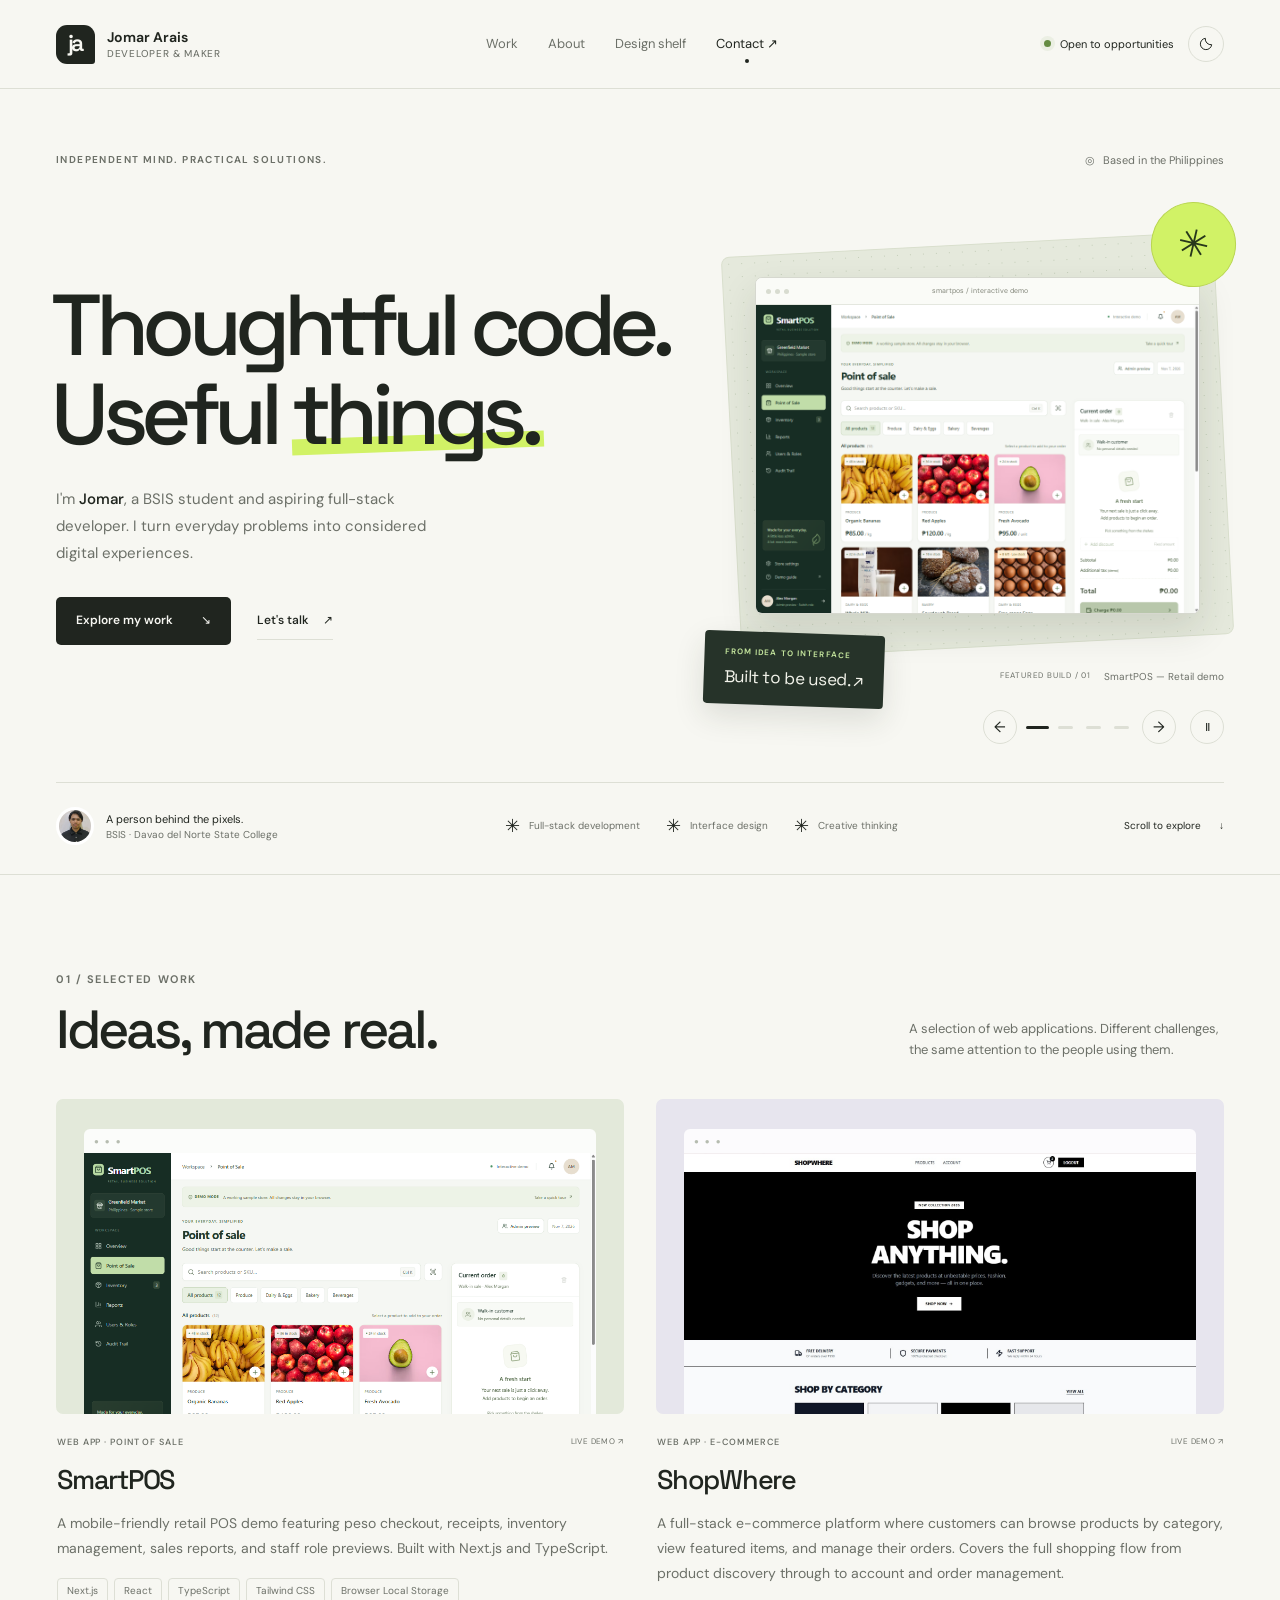
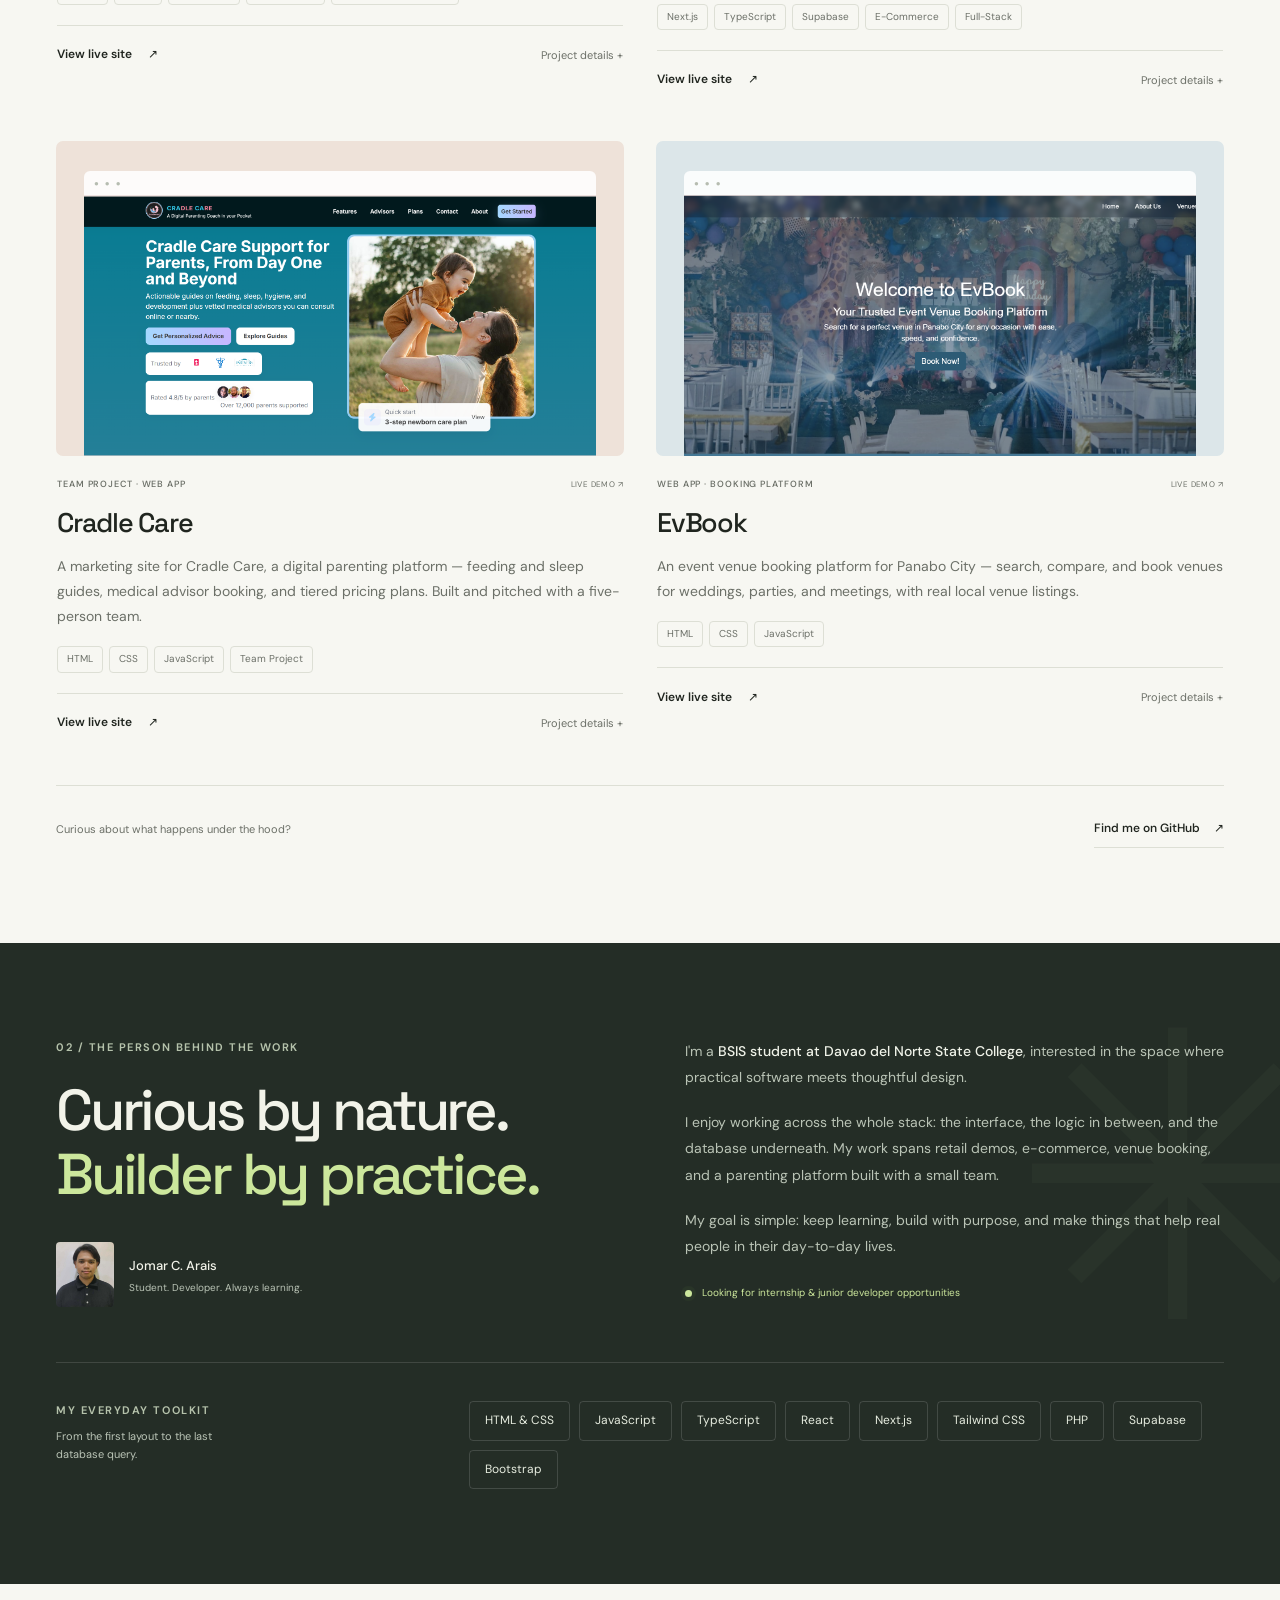
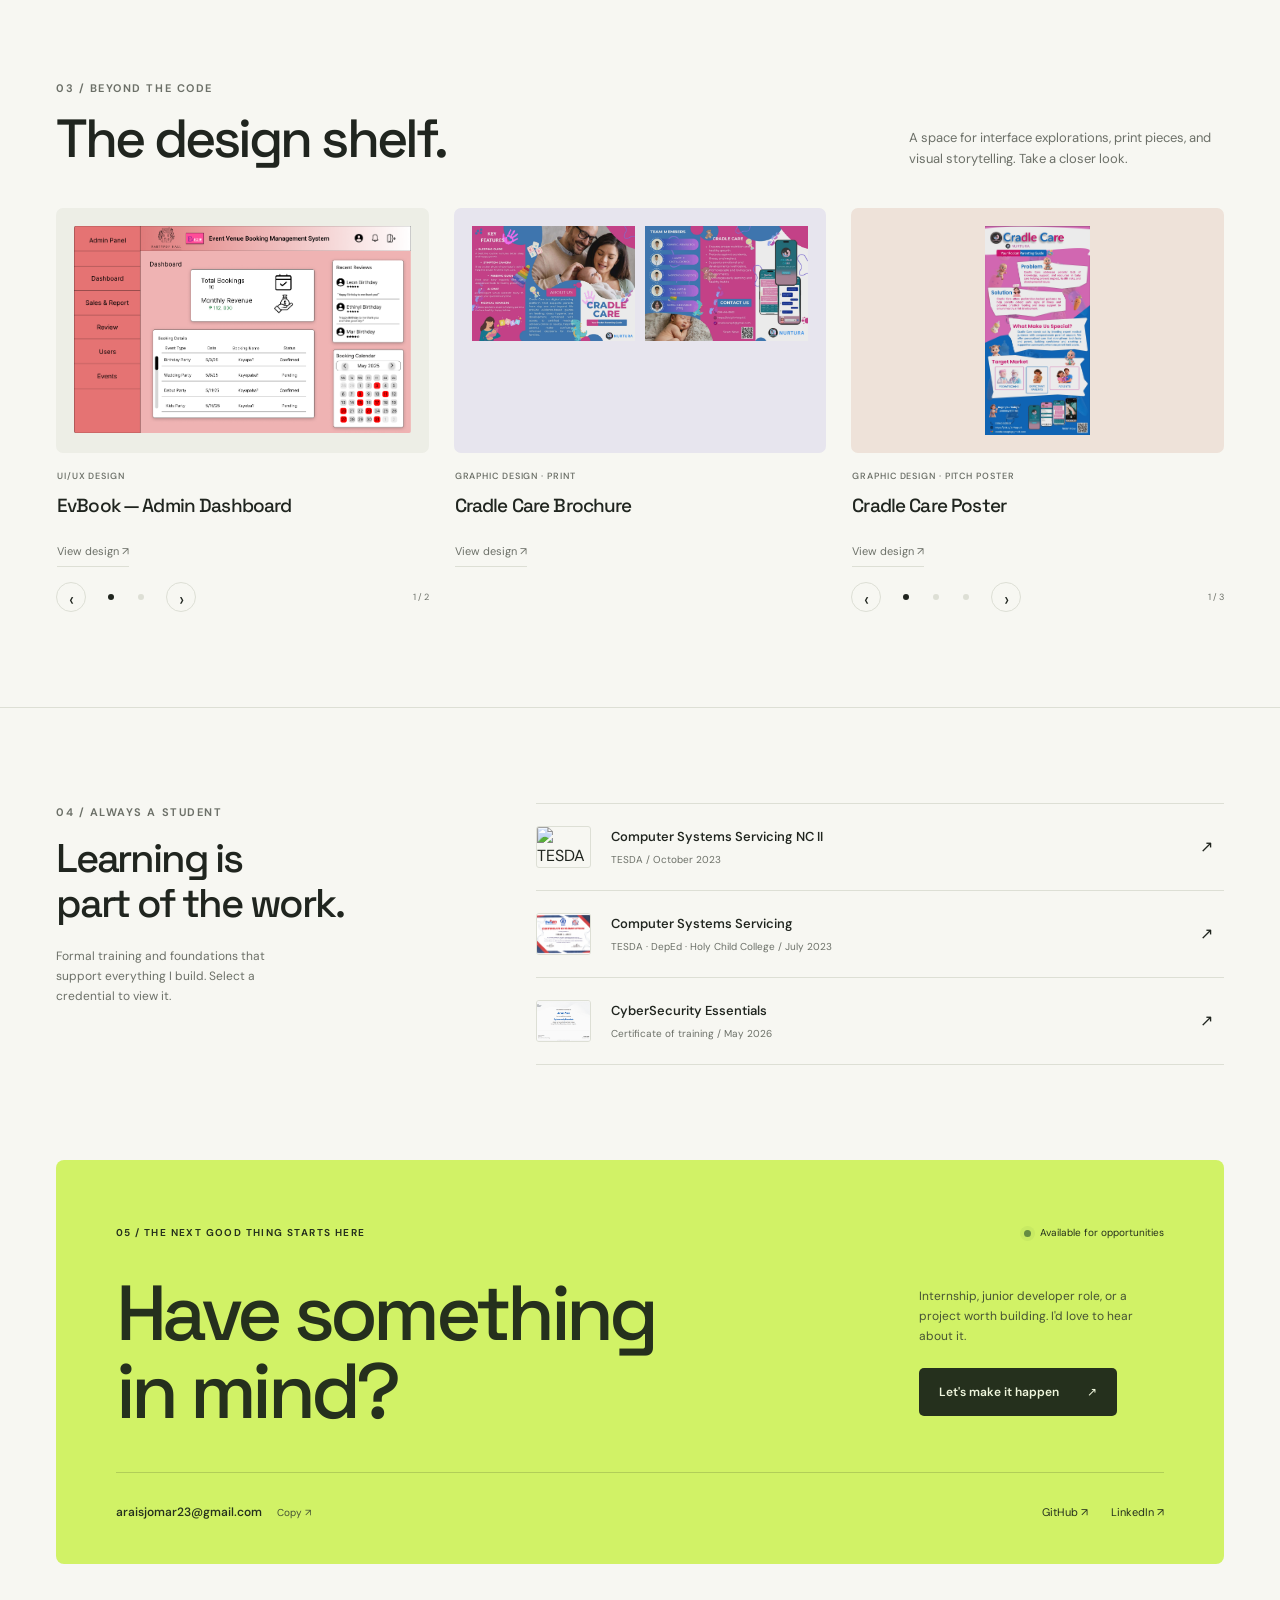
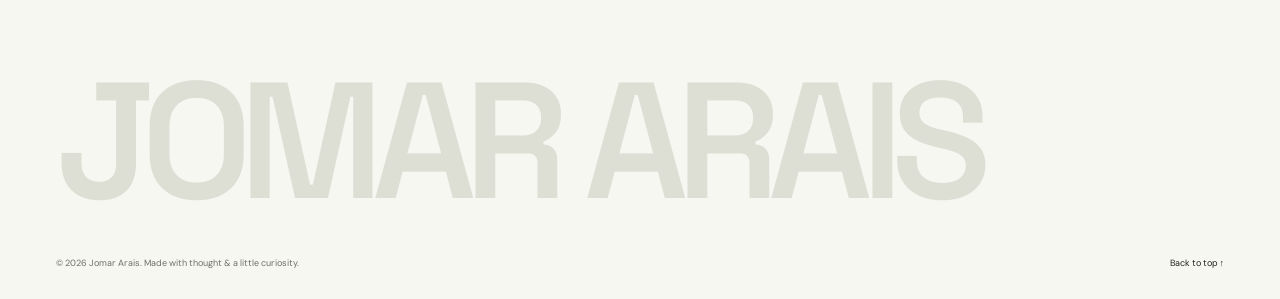
==== commit 0e7949fb: "Redesign Portfolio and Add Project Slideshow Replace the MEAL System project with SmartPOS, refresh " ====
--- a/index.html
+++ b/index.html
@@ -1,605 +1,102 @@
 <!DOCTYPE html>
 <html lang="en">
 <head>
-<meta charset="UTF-8">
-<meta name="viewport" content="width=device-width, initial-scale=1.0">
-<title>Jomar Portfolio</title>
-<meta name="description" content="Portfolio of Jomar, BSIS student at Davao del Norte State College, building full-stack and civic tech systems.">
-
-<link rel="preconnect" href="https://fonts.googleapis.com">
-<link rel="preconnect" href="https://fonts.gstatic.com" crossorigin>
-<link href="https://fonts.googleapis.com/css2?family=IBM+Plex+Mono:wght@400;500;600&family=IBM+Plex+Sans:wght@400;500;600;700&family=Space+Grotesk:wght@500;600;700&display=swap" rel="stylesheet">
-
-<style>
-  :root{
-    --ink: #0A0D12;
-    --panel: #11151D;
-    --panel-rgb: 17,21,29;
-    --panel-2: #161B26;
-    --line: #242B3A;
-    --line-soft: #1B212E;
-    --fog: #8B92A4;
-    --paper: #ECEEF1;
-    --amber: #FFA63D;
-    --amber-dim: rgba(255,166,61,0.14);
-    --green: #6FCB9F;
-    --radius: 3px;
-    --font-display: 'Space Grotesk', sans-serif;
-    --font-body: 'IBM Plex Sans', sans-serif;
-    --font-mono: 'IBM Plex Mono', monospace;
-    --nav-h: 76px;
-  }
-
-  [data-theme="light"]{
-    --ink: #F5F4F1;
-    --panel: #FFFFFF;
-    --panel-rgb: 255,255,255;
-    --panel-2: #F0EEE9;
-    --line: #DDD9D0;
-    --line-soft: #E8E5DE;
-    --fog: #6B7280;
-    --paper: #14171C;
-    --amber: #C97A1B;
-    --amber-dim: rgba(201,122,27,0.10);
-    --green: #2F9E66;
-  }
-
-  *{ box-sizing:border-box; margin:0; padding:0; }
-
-  html{ transition: background .3s ease; scroll-behavior:smooth; background:var(--ink); }
-
-  body, .navbar, .panel, .chip, .project-card, .terminal, .id-card, .nav-mobile-panel, .lightbox-panel{
-    transition: background .3s ease, border-color .3s ease, color .3s ease;
-  }
-  body{
-    background:var(--ink);
-    color:var(--paper);
-    font-family:var(--font-body);
-    line-height:1.6;
-    -webkit-font-smoothing:antialiased;
-    overflow-x:hidden;
-  }
-
-  img{ max-width:100%; display:block; }
-  a{ color:inherit; }
-  ul{ list-style:none; }
-  section{ scroll-margin-top: var(--nav-h); }
-  *:focus-visible{ outline:2px solid var(--amber); outline-offset:3px; }
-
-  /* ---------- background texture ---------- */
-  .grid-bg{
-    position:fixed; inset:0; z-index:0; pointer-events:none;
-    background-image:
-      linear-gradient(var(--line-soft) 1px, transparent 1px),
-      linear-gradient(90deg, var(--line-soft) 1px, transparent 1px);
-    background-size: 64px 64px;
-    opacity:0.35;
-    mask-image: radial-gradient(ellipse 80% 60% at 50% 0%, black 40%, transparent 90%);
-  }
-  .glow{
-    position:fixed; top:-10%; left:50%; translate:-50% 0;
-    width:900px; height:600px; z-index:0; pointer-events:none;
-    background: radial-gradient(circle, var(--amber-dim) 0%, transparent 70%);
-    opacity:0.6;
-  }
-
-  .wrap{ max-width:1080px; margin:0 auto; padding:0 1.75rem; position:relative; z-index:1; }
-
-  /* ---------- nav ---------- */
-  .navbar{
-    position:sticky; top:0; z-index:50;
-    height: var(--nav-h);
-    display:flex; align-items:center;
-    background: rgba(var(--panel-rgb), 0.78);
-    backdrop-filter: blur(10px);
-    border-bottom:1px solid var(--line);
-  }
-  .nav-inner{ width:100%; display:flex; align-items:center; justify-content:space-between; }
-  .brand{
-    font-family:var(--font-mono); font-weight:600; font-size:1.05rem;
-    letter-spacing:.02em; color:var(--paper); text-decoration:none;
-  }
-  .brand .cursor{ color:var(--amber); animation: blink 1.1s steps(1) infinite; }
-
-  .nav-links{ display:flex; align-items:center; gap:2.25rem; }
-  .nav-links a{
-    font-family:var(--font-mono); font-size:.82rem; letter-spacing:.04em;
-    text-decoration:none; color:var(--fog); transition:color .2s ease;
-  }
-  .nav-links a:hover{ color:var(--amber); }
-
-  .status-pill{
-    display:flex; align-items:center; gap:.5rem;
-    font-family:var(--font-mono); font-size:.72rem; letter-spacing:.03em;
-    color:var(--green); border:1px solid var(--line); padding:.4rem .75rem;
-    border-radius: var(--radius);
-  }
-  .status-pill .dot{
-    width:6px; height:6px; border-radius:50%; background:var(--green);
-    animation: blink 1.6s steps(1) infinite;
-  }
-  .nav-right{ display:flex; align-items:center; gap:.75rem; }
-  
-  .nav-toggle{
-    display:none; background:none; border:1px solid var(--line); color:var(--paper);
-    width:40px; height:40px; border-radius:var(--radius); cursor:pointer;
-    flex-direction:column; align-items:center; justify-content:center; gap:4px;
-  }
-
-  .theme-toggle{
-    display:flex; align-items:center; justify-content:center;
-    width:36px; height:36px; border-radius:var(--radius);
-    border:1px solid var(--line); background:transparent;
-    font-size:1rem; cursor:pointer; transition:border-color .2s ease;
-  }
-  .theme-toggle:hover{ border-color:var(--amber); }
-
-  .nav-toggle span{ width:18px; height:2px; background:var(--paper); display:block; }
-
-  .nav-mobile-panel{
-    display:none; position:fixed; top:var(--nav-h); left:0; right:0; z-index:49;
-    background:rgba(var(--panel-rgb), 0.97); border-bottom:1px solid var(--line);
-    backdrop-filter: blur(10px);
-  }
-  .nav-mobile-panel.open{ display:block; }
-  .nav-mobile-panel .wrap{ padding:1.5rem 1.75rem 2rem; display:flex; flex-direction:column; gap:1.25rem; }
-  .nav-mobile-panel a{
-    font-family:var(--font-mono); font-size:.95rem; letter-spacing:.03em;
-    color:var(--paper); text-decoration:none;
-  }
-
-  /* ---------- hero ---------- */
-  .hero{ padding: 5rem 0 4rem; }
-  .hero-grid{ display:grid; grid-template-columns: 1.15fr .85fr; gap:3rem; align-items:start; }
-
-  .eyebrow{
-    display:inline-block; font-family:var(--font-mono); font-size:.78rem;
-    letter-spacing:.08em; color:var(--amber); margin-bottom:1.1rem;
-  }
-  .hero-title{
-    font-family:var(--font-display); font-weight:600;
-    font-size:clamp(2.4rem, 5vw, 3.6rem); line-height:1.05; color:var(--paper);
-    margin-bottom:1rem;
-  }
-  .hero-title em{
-    font-style:normal; color:var(--amber);
-  }
-  .hero-sub{
-    font-family:var(--font-mono); font-size:1rem; color:var(--fog);
-    margin-bottom:1.5rem; letter-spacing:.01em;
-  }
-  .hero-text p.lead{
-    font-size:1.02rem; color:var(--paper); max-width:46ch; margin-bottom:2rem;
-  }
-  .hero-cta{ display:flex; gap:1rem; flex-wrap:wrap; }
-
-  .btn{
-    display:inline-flex; align-items:center; gap:.5rem;
-    padding:.85rem 1.6rem; font-family:var(--font-mono); font-size:.82rem;
-    letter-spacing:.03em; text-decoration:none; border:1px solid var(--line);
-    border-radius:var(--radius); transition: all .2s ease; cursor:pointer;
-  }
-  .btn-primary{ background:var(--amber); color:var(--ink); border-color:var(--amber); font-weight:600; }
-  .btn-primary:hover{ background:transparent; color:var(--amber); }
-  .btn-ghost{ background:transparent; color:var(--paper); }
-  .btn-ghost:hover{ border-color:var(--amber); color:var(--amber); }
-
-  /* hero right column */
-  .hero-aside{ display:flex; flex-direction:column; gap:1.5rem; }
-
-  .id-card{
-    position:relative; background:var(--panel); border:1px solid var(--line);
-    border-radius:var(--radius); padding:1.5rem;
-  }
-  .corner{ position:absolute; width:14px; height:14px; }
-  .corner.tl{ top:-1px; left:-1px; border-top:2px solid var(--amber); border-left:2px solid var(--amber); }
-  .corner.tr{ top:-1px; right:-1px; border-top:2px solid var(--amber); border-right:2px solid var(--amber); }
-  .corner.bl{ bottom:-1px; left:-1px; border-bottom:2px solid var(--amber); border-left:2px solid var(--amber); }
-  .corner.br{ bottom:-1px; right:-1px; border-bottom:2px solid var(--amber); border-right:2px solid var(--amber); }
-
-  .id-card-label{
-    font-family:var(--font-mono); font-size:.68rem; letter-spacing:.08em;
-    color:var(--fog); margin-bottom:1rem;
-  }
-  .id-card-row{ display:flex; gap:1.1rem; align-items:center; }
-  .avatar-frame{
-    width:64px; height:64px; flex-shrink:0; border:1px solid var(--line);
-    border-radius:var(--radius); overflow:hidden; background:var(--panel-2);
-    display:flex; align-items:center; justify-content:center;
-  }
-  .avatar-frame img{ width:100%; height:100%; object-fit:cover; }
-  .avatar-placeholder svg{ width:30px; height:30px; color:var(--fog); }
-  .id-card-name{ font-family:var(--font-display); font-weight:600; font-size:1.15rem; }
-  .id-card-role{ font-family:var(--font-mono); font-size:.75rem; color:var(--fog); margin-top:.25rem; }
-  .id-card-status{
-    margin-top:1.1rem; display:flex; align-items:center; gap:.5rem;
-    font-family:var(--font-mono); font-size:.7rem; letter-spacing:.04em; color:var(--green);
-  }
-  .id-card-status .dot{ width:6px; height:6px; border-radius:50%; background:var(--green); animation: blink 1.6s steps(1) infinite; }
-
-  /* terminal */
-  .terminal{
-    background:var(--panel); border:1px solid var(--line); border-radius:var(--radius);
-    overflow:hidden;
-  }
-  .terminal-bar{
-    display:flex; align-items:center; gap:.5rem; padding:.7rem 1rem;
-    border-bottom:1px solid var(--line); background:var(--panel-2);
-  }
-  .terminal-bar .tdot{ width:9px; height:9px; border-radius:50%; }
-  .tdot.r{ background:#FF5F57; } .tdot.y{ background:#FEBC2E; } .tdot.g{ background:#28C840; }
-  .terminal-bar .tpath{
-    margin-left:.5rem; font-family:var(--font-mono); font-size:.72rem; color:var(--fog);
-  }
-  .terminal-body{
-    padding:1.25rem; font-family:var(--font-mono); font-size:.8rem; min-height:178px;
-    color:var(--paper);
-  }
-  .terminal-body .line{ margin-bottom:.55rem; white-space:pre-wrap; }
-  .terminal-body .prompt{ color:var(--amber); }
-  .terminal-body .out{ color:var(--fog); }
-  .cursor{ display:inline-block; width:7px; height:1em; background:var(--amber); vertical-align:-2px; animation: blink 1s steps(1) infinite; }
-
-  @keyframes blink{ 0%,49%{opacity:1;} 50%,100%{opacity:0;} }
-
-  /* ---------- shared section chrome ---------- */
-  .section{ padding:5rem 0; }
-  .section-head{ margin-bottom:2.25rem; }
-  .section-head h2{
-    font-family:var(--font-display); font-weight:600; font-size:clamp(1.6rem,3vw,2.1rem);
-    color:var(--paper); margin-top:.5rem;
-  }
-
-  .panel{
-    position:relative; background:var(--panel); border:1px solid var(--line);
-    border-radius:var(--radius); padding:2.25rem;
-  }
-
-  .reveal{ opacity:0; transform:translateY(16px); transition: opacity .6s ease, transform .6s ease; }
-  .reveal.in-view{ opacity:1; transform:translateY(0); }
-
-  /* about */
-  #about .panel p{ color:var(--fog); max-width:64ch; margin-top:1rem; }
-  #about .panel p strong{ color:var(--paper); font-weight:600; }
-  #about .panel p.note{
-    margin-top:1.5rem; font-family:var(--font-mono); font-size:.78rem;
-    color:var(--amber); letter-spacing:.02em;
-  }
-
-  /* stack */
-  .stack-grid{ display:grid; grid-template-columns: repeat(auto-fit, minmax(170px,1fr)); gap:1rem; }
-  .chip{
-    display:flex; align-items:center; gap:.65rem; padding:1rem 1.1rem;
-    border:1px solid var(--line); background:var(--panel-2); border-radius:var(--radius);
-    font-family:var(--font-mono); font-size:.85rem; letter-spacing:.02em;
-    transition: border-color .2s ease, transform .2s ease;
-  }
-  .chip:hover{ border-color:var(--amber); transform:translateY(-3px); }
-  .chip-check{ color:var(--amber); font-weight:600; }
-
-  /* projects */
-  .projects-grid{ display:grid; grid-template-columns: 1fr 1fr; gap:1.5rem; }
-  .project-card{
-    background:var(--panel); border:1px solid var(--line); border-radius:var(--radius);
-    overflow:hidden; transition: border-color .2s ease, transform .2s ease;
-  }
-  .project-card:hover{ border-color:var(--amber); transform:translateY(-3px); }
-
-  .project-media{
-    aspect-ratio:16/10; background:var(--panel-2); border-bottom:1px solid var(--line);
-    display:flex; align-items:center; justify-content:center; overflow:hidden;
-  }
-  .project-media img{ width:100%; height:100%; object-fit:cover; cursor:zoom-in; }
-  .project-media.gallery{ display:grid; grid-template-columns:1fr 1fr; gap:1px; }
-  .media-placeholder{
-    font-family:var(--font-mono); font-size:.72rem; letter-spacing:.06em;
-    color:var(--fog); text-align:center; padding:1rem;
-  }
-  .project-body{ padding:1.75rem; }
-  .project-meta{ display:flex; align-items:center; justify-content:space-between; margin-bottom:.75rem; }
-  .project-type{ font-family:var(--font-mono); font-size:.68rem; letter-spacing:.06em; color:var(--amber); }
-  .project-status{ font-family:var(--font-mono); font-size:.68rem; letter-spacing:.04em; color:var(--green); }
-  .project-body h3{ font-family:var(--font-display); font-size:1.25rem; font-weight:600; margin-bottom:.6rem; }
-  .project-body p{ color:var(--fog); font-size:.92rem; margin-bottom:1.1rem; }
-  .tag-list{ display:flex; gap:.5rem; flex-wrap:wrap; }
-  .tag{
-    font-family:var(--font-mono); font-size:.68rem; letter-spacing:.03em;
-    border:1px solid var(--line); padding:.3rem .6rem; border-radius:var(--radius); color:var(--fog);
-  }
-  .project-link{
-    display:inline-flex; margin-top:1rem; font-family:var(--font-mono); font-size:.76rem;
-    letter-spacing:.02em; color:var(--amber); text-decoration:none;
-  }
-  .project-link:hover{ text-decoration:underline; }
-
-  /* slider card (used for posters & UI/UX designs) */
-  .slide{ display:none; }
-  .slide.active{
-    display:block;
-    animation: slideFadeIn .3s ease;
-  }
-  @keyframes slideFadeIn{
-    from{ opacity:0; transform:translateY(6px); }
-    to{ opacity:1; transform:translateY(0); }
-  }
-
-  .slider-controls{
-    display:flex; align-items:center; justify-content:space-between;
-    padding:.85rem 1.25rem; border-top:1px solid var(--line); background:var(--panel-2);
-  }
-  .slider-btn{
-    display:flex; align-items:center; justify-content:center;
-    width:32px; height:32px; border-radius:var(--radius);
-    border:1px solid var(--line); background:transparent; color:var(--paper);
-    font-family:var(--font-mono); font-size:1rem; line-height:1; cursor:pointer;
-    transition: all .2s ease;
-  }
-  .slider-btn:hover{ border-color:var(--amber); color:var(--amber); }
-  .slider-dots{ display:flex; gap:.5rem; }
-  .slider-dots .dot{
-    width:7px; height:7px; border-radius:50%; background:var(--line);
-    border:none; padding:0; cursor:pointer; transition: background .2s ease;
-  }
-  .slider-dots .dot.active{ background:var(--amber); }
-
-  /* lightbox */
-  .lightbox{
-    position:fixed; inset:0; z-index:200; display:none;
-    align-items:center; justify-content:center; padding:2rem;
-  }
-  .lightbox.open{ display:flex; }
-  .lightbox-backdrop{ position:absolute; inset:0; background:rgba(5,7,10,0.86); backdrop-filter:blur(4px); }
-  .lightbox-panel{
-    position:relative; z-index:1; width:100%; max-width:960px; max-height:88vh;
-    background:var(--panel); border:1px solid var(--line); border-radius:var(--radius);
-    display:grid; grid-template-columns: 1.2fr 1fr; overflow:hidden;
-  }
-  .lightbox-media{
-    background:var(--panel-2); display:flex; align-items:center; justify-content:center;
-    max-height:88vh; overflow:auto;
-  }
-  .lightbox-media img{ width:100%; height:auto; display:block; }
-  .lightbox-info{ padding:2rem; overflow-y:auto; }
-  .lightbox-info .project-type{ display:block; margin-bottom:.5rem; }
-  .lightbox-info h3{
-    font-family:var(--font-display); font-size:1.35rem; font-weight:600;
-    color:var(--paper); margin-bottom:.85rem;
-  }
-  .lightbox-info p{ color:var(--fog); font-size:.92rem; margin-bottom:1.1rem; }
-  .lightbox-close{
-    position:absolute; top:.75rem; right:.75rem; z-index:2;
-    width:36px; height:36px; border-radius:var(--radius);
-    border:1px solid var(--line); background:var(--panel); color:var(--paper);
-    font-family:var(--font-mono); font-size:1rem; cursor:pointer; transition:all .2s ease;
-  }
-  .lightbox-close:hover{ border-color:var(--amber); color:var(--amber); }
-  @media (max-width:760px){
-    .lightbox-panel{ grid-template-columns:1fr; }
-    .lightbox-media{ max-height:42vh; }
-  }
-
-  /* contact */
-  .contact-panel{ display:flex; flex-direction:column; gap:2rem; }
-  .contact-panel p{ color:var(--fog); max-width:50ch; }
-  .contact-grid{ display:flex; gap:1rem; flex-wrap:wrap; }
-  .btn-bracket{
-    display:inline-flex; padding:1rem 1.75rem; font-family:var(--font-mono);
-    font-size:.85rem; border:1px solid var(--line); border-radius:var(--radius);
-    color:var(--paper); text-decoration:none; letter-spacing:.04em; transition: all .2s ease;
-  }
-  .btn-bracket:hover{ background:var(--amber); color:var(--ink); border-color:var(--amber); }
-
-  /* footer */
-  footer{ border-top:1px solid var(--line); padding:2rem 0; }
-  .footer-inner{
-    display:flex; align-items:center; justify-content:space-between; flex-wrap:wrap; gap:.75rem;
-    font-family:var(--font-mono); font-size:.72rem; color:var(--fog); letter-spacing:.02em;
-  }
-  .footer-status{ display:flex; align-items:center; gap:.5rem; color:var(--green); }
-  .footer-status .dot{ width:6px; height:6px; border-radius:50%; background:var(--green); animation: blink 1.6s steps(1) infinite; }
-
-   #themeIcon{ transition: transform .4s ease, opacity .3s ease; color: var(--fog); }
-  .theme-toggle:hover #themeIcon{ color: var(--amber); }
-  
-  /* ---------- responsive ---------- */
-  @media (max-width: 860px){
-    .hero-grid{ grid-template-columns:1fr; }
-    .nav-links{ display:none; }
-    .nav-toggle{ display:flex; }
-  }
-  @media (max-width: 640px){
-    .projects-grid{ grid-template-columns:1fr; }
-    .section{ padding:3.5rem 0; }
-    .panel{ padding:1.6rem; }
-    .hero{ padding:3.5rem 0 2.5rem; }
-    .contact-grid{ flex-direction:column; }
-    .btn-bracket{ justify-content:center; }
-  }
-
-  @media (prefers-reduced-motion: reduce){
-    .cursor, .brand .cursor, .status-pill .dot, .id-card-status .dot, .footer-status .dot{ animation:none; opacity:1; }
-    .reveal{ opacity:1; transform:none; transition:none; }
-    html{ scroll-behavior:auto; }
-  }
-</style>
+  <meta charset="UTF-8">
+  <meta name="viewport" content="width=device-width, initial-scale=1.0">
+  <meta name="theme-color" content="#f7f7f2">
+  <title>Portfolio</title>
+  <meta name="description" content="Jomar Arais is a BSIS student and aspiring full-stack developer in the Philippines. Explore practical web applications, interface designs, and creative work.">
+  <meta property="og:title" content="Jomar Arais &mdash; Developer &amp; Maker">
+  <meta property="og:description" content="Thoughtful code. Useful things. A selection of web applications and creative work by Jomar Arais.">
+  <meta property="og:type" content="website">
+  <link rel="icon" type="image/svg+xml" href="favicon.svg">
+  <link rel="preconnect" href="https://fonts.googleapis.com">
+  <link rel="preconnect" href="https://fonts.gstatic.com" crossorigin>
+  <link rel="stylesheet" href="styles.css">
+  <script>
+    document.documentElement.classList.add('js');
+    try { if (localStorage.getItem('portfolio-theme') === 'dark') document.documentElement.dataset.theme = 'dark'; } catch (_) {}
+  </script>
+  <script src="script.js" defer></script>
 </head>
 <body>
-
-<div class="grid-bg"></div>
-<div class="glow"></div>
-
-<nav class="navbar">
+<a class="skip-link" href="#main-content">Skip to content</a>
+<div class="scroll-progress" aria-hidden="true"></div>
+<nav class="navbar" aria-label="Main navigation">
   <div class="wrap nav-inner">
-    <a href="#top" class="brand">JOMAR<span class="cursor">_</span></a>
-    <div class="nav-links">
-      <a href="#about">ABOUT</a>
-      <a href="#stack">STACK</a>
-      <a href="#certifications">CERTS</a>
-      <a href="#projects">PROJECTS</a>
-      <a href="#contact">CONTACT</a>
-      <span class="status-pill"><span class="dot"></span>OPEN TO WORK</span>
-    </div>
+    <a class="brand" href="#top" aria-label="Jomar Arais, home"><span class="brand-mark" aria-hidden="true">ja</span><span class="brand-name">Jomar Arais<small>DEVELOPER &amp; MAKER</small></span></a>
+    <div class="nav-links"><a href="#projects">Work</a><a href="#about">About</a><a href="#design">Design shelf</a><a href="#contact">Contact <span class="arrow" aria-hidden="true">&#8599;</span></a></div>
     <div class="nav-right">
-      <button class="theme-toggle" id="themeToggle" aria-label="Toggle light and dark mode">
-  <svg id="themeIcon" xmlns="http://www.w3.org/2000/svg" width="16" height="16" viewBox="0 0 24 24" fill="none" stroke="currentColor" stroke-width="2" stroke-linecap="round" stroke-linejoin="round">
-    <path id="moonPath" d="M21 12.79A9 9 0 1 1 11.21 3 7 7 0 0 0 21 12.79z"/>
-  </svg>
-</button>
-      <button class="nav-toggle" id="navToggle" aria-label="Toggle menu" aria-expanded="false">
-        <span></span><span></span><span></span>
-      </button>
+      <span class="availability"><span class="status-dot"></span>Open to opportunities</span>
+      <button class="icon-button" id="themeToggle" type="button" aria-label="Switch to dark theme" aria-pressed="false"><svg class="theme-icon" viewBox="0 0 24 24" fill="none" stroke="currentColor" stroke-width="1.5" aria-hidden="true"><path d="M20.5 13A8.5 8.5 0 0 1 11 3.5 8.5 8.5 0 1 0 20.5 13Z"/></svg></button>
+      <button class="icon-button nav-toggle" id="navToggle" type="button" aria-label="Open navigation" aria-expanded="false" aria-controls="mobileNav"><span></span><span></span></button>
     </div>
   </div>
+  <div class="mobile-nav" id="mobileNav" hidden><div class="wrap"><a href="#projects">Work</a><a href="#about">About</a><a href="#design">Design shelf</a><a href="#contact">Contact &#8599;</a></div></div>
 </nav>
-<div class="nav-mobile-panel" id="navMobilePanel">
-  <div class="wrap">
-    <a href="#about">ABOUT</a>
-    <a href="#stack">STACK</a>
-    <a href="#certifications">CERTS</a>
-    <a href="#projects">PROJECTS</a>
-    <a href="#contact">CONTACT</a>
-    <span class="status-pill" style="width:fit-content;"><span class="dot"></span>OPEN TO WORK</span>
+<header class="hero wrap" id="top">
+  <div class="hero-topline"><span class="eyebrow">Independent mind. Practical solutions.</span><span class="location"><span aria-hidden="true">&#9678;</span> Based in the Philippines</span></div>
+  <div class="hero-grid">
+    <div class="hero-copy">
+      <h1 class="hero-title"><span class="title-line">Thoughtful code.</span><span class="title-line">Useful <span class="accent-word">things.</span></span></h1>
+      <p class="hero-intro">I'm <strong>Jomar</strong>, a BSIS student and aspiring full-stack developer. I turn everyday problems into considered digital experiences.</p>
+      <div class="hero-cta"><a class="button button-dark" href="#projects">Explore my work <span class="arrow" aria-hidden="true">&#8600;</span></a><a class="text-link" href="#contact">Let's talk <span class="arrow" aria-hidden="true">&#8599;</span></a></div>
+    </div>
+    <div class="hero-art" id="heroSlideshow" role="region" aria-roledescription="carousel" aria-label="Featured web projects">
+      <div class="art-board"><div class="hero-slides" id="heroSlides"><div class="hero-slide is-active" role="group" aria-roledescription="slide" aria-label="1 of 4: SmartPOS"><a class="browser" href="https://smart-pos-omega-eight.vercel.app/" target="_blank" rel="noopener" aria-label="Open the SmartPOS live demo in a new tab"><div class="browser-bar" aria-hidden="true"><i></i><i></i><i></i><span>smartpos / interactive demo</span></div><img src="img/SmartPOS.png" alt="SmartPOS retail interface with product browsing and a checkout panel" width="1440" height="1000" fetchpriority="high"></a></div></div></div>
+      <span class="art-sticker" aria-hidden="true">&#10035;</span>
+      <div class="build-note"><span class="eyebrow">From idea to interface</span><p>Built to be used. <span aria-hidden="true">&#8599;</span></p></div>
+      <div class="art-caption"><span id="heroSlideCount">Featured build / 01</span><span id="heroSlideCaption">SmartPOS &mdash; Retail demo</span></div>
+      <div class="hero-controls" id="heroControls" hidden>
+        <button class="hero-control" id="heroPrev" type="button" aria-label="Previous featured project" aria-controls="heroSlides"><span aria-hidden="true">&#8592;</span></button>
+        <div class="hero-indicators" id="heroIndicators" aria-label="Choose a featured project"></div>
+        <button class="hero-control" id="heroNext" type="button" aria-label="Next featured project" aria-controls="heroSlides"><span aria-hidden="true">&#8594;</span></button>
+        <button class="hero-control hero-play" id="heroPlay" type="button" aria-label="Pause slideshow"><span aria-hidden="true">&#8545;</span></button>
+      </div>
+      <span class="visually-hidden" id="heroAnnouncement" role="status" aria-live="polite" aria-atomic="true"></span>
+    </div>
   </div>
-</div>
-
-<header class="hero" id="top">
-  <div class="wrap hero-grid">
-    <div class="hero-text">
-      <span class="eyebrow">[ BSIS · DAVAO DEL NORTE STATE COLLEGE ]</span>
-      <h1 class="hero-title">Hi, I'm <em>Jomar</em>.</h1>
-      <p class="hero-sub">BSIS Student — Aspiring Full-Stack Developer</p>
-      <p class="lead">I build practical, full-stack systems, from the database up to the
-        interface, for organizations that need software people will actually use.
-        I've shipped four so far: a civic tech platform for a local government office,
-        a parenting platform concept, an event venue booking site, and a full e-commerce platform.</p>
-      <div class="hero-cta">
-        <a href="#projects" class="btn btn-primary">View Projects</a>
-        <a href="#contact" class="btn btn-ghost">Get In Touch</a>
-      </div>
-    </div>
-
-    <div class="hero-aside">
-      <div class="id-card">
-        <span class="corner tl"></span><span class="corner tr"></span>
-        <span class="corner bl"></span><span class="corner br"></span>
-        <div class="id-card-label">[ ID ]</div>
-        <div class="id-card-row">
-          <div class="avatar-frame">
-            <img src="img/Jomar 2x2 ID.jpg" alt="Jomar">
-          </div>
-          <div>
-            <div class="id-card-name">Jomar C. Arais</div>
-            <div class="id-card-role">BSIS · DNSC</div>
-          </div>
-        </div>
-        <div class="id-card-status"><span class="dot"></span>ACTIVE — INTERNSHIP READY</div>
-      </div>
-
-      <div class="terminal">
-        <div class="terminal-bar">
-          <span class="tdot r"></span><span class="tdot y"></span><span class="tdot g"></span>
-          <span class="tpath">arais.jomar@dnsc:~</span>
-        </div>
-        <div class="terminal-body" id="terminalBody"></div>
-      </div>
-    </div>
+  <div class="hero-bottom">
+    <a class="profile-mini" href="#about"><img src="img/Jomar 2x2 ID.jpg" width="38" height="38" alt="Portrait of Jomar Arais"><span>A person behind the pixels.<small>BSIS &middot; Davao del Norte State College</small></span></a>
+    <div class="hero-disciplines"><span><span class="star" aria-hidden="true">&#10035;</span> Full-stack development</span><span><span class="star" aria-hidden="true">&#10035;</span> Interface design</span><span><span class="star" aria-hidden="true">&#10035;</span> Creative thinking</span></div>
+    <a class="scroll-note" href="#projects">Scroll to explore <span class="arrow" aria-hidden="true">&#8595;</span></a>
   </div>
 </header>
-
-<main>
-  <section class="section" id="about">
+<main id="main-content" tabindex="-1">
+  <section class="section work-section" id="projects" aria-labelledby="work-title">
     <div class="wrap">
-      <div class="section-head reveal">
-        <span class="eyebrow">[ ABOUT ]</span>
-        <h2>Building systems that help real people.</h2>
-      </div>
-      <div class="panel reveal">
-        <span class="corner tl"></span><span class="corner tr"></span>
-        <span class="corner bl"></span><span class="corner br"></span>
-        <p>I'm a <strong>BSIS student at Davao del Norte State College</strong>, focused on
-          software that solves real, practical problems — the kind an office, a school, or
-          a local program actually relies on day to day. So far I've shipped four systems:
-          the <strong>CYDO Panabo City MEAL System</strong> for the City Youth Development
-          Office, <strong>Cradle Care</strong>, a parenting platform built with a small team,
-          <strong>EvBook</strong>, an event venue booking site for Panabo City, and
-          <strong>ShopWhere</strong>, a full-stack e-commerce platform.</p>
-        <p>I like working across the whole stack: the interface, the logic in between, and
-          the database underneath. I'm currently looking for internship and junior developer
-          opportunities where I can keep building things people use.</p>
-      </div>
-    </div>
-  </section>
-
-  <section class="section" id="stack">
-    <div class="wrap">
-      <div class="section-head reveal">
-        <span class="eyebrow">[ STACK ]</span>
-        <h2>Tools I build with.</h2>
-      </div>
-      <div class="stack-grid reveal">
-        <div class="chip"><span class="chip-check">✓</span>HTML</div>
-        <div class="chip"><span class="chip-check">✓</span>CSS</div>
-        <div class="chip"><span class="chip-check">✓</span>Bootstrap</div>
-        <div class="chip"><span class="chip-check">✓</span>JavaScript</div>
-        <div class="chip"><span class="chip-check">✓</span>TypeScript</div>
-        <div class="chip"><span class="chip-check">✓</span>PHP</div>
-        <div class="chip"><span class="chip-check">✓</span>Next.js</div>
-        <div class="chip"><span class="chip-check">✓</span>Supabase</div>
-      </div>
-    </div>
-  </section>
-
-   <section class="section" id="certifications">
-    <div class="wrap">
-      <div class="section-head reveal">
-        <span class="eyebrow">[ CERTIFICATIONS ]</span>
-        <h2>Credentials & training.</h2>
-      </div>
-      <div class="stack-grid reveal">
-
-        <div class="chip" style="flex-direction:column; align-items:flex-start; gap:.35rem; padding:1.1rem;">
-          <img src="img/NC2.png" alt="NC2 Certificate" style="width:100%; border-radius:var(--radius); margin-bottom:.35rem; cursor:zoom-in;">
-          <span style="color:var(--amber); font-size:.68rem; letter-spacing:.06em;">TESDA</span>
-          <span>Computer Systems Servicing NC II</span>
-          <span style="color:var(--fog); font-size:.72rem;">October 2023</span>
-        </div>
-
-        <div class="chip" style="flex-direction:column; align-items:flex-start; gap:.35rem; padding:1.1rem;">
-          <img src="img/Certificate of Completion.png" alt="Certificate of Completion" style="width:100%; border-radius:var(--radius); margin-bottom:.35rem; cursor:zoom-in;">
-          <span style="color:var(--amber); font-size:.68rem; letter-spacing:.06em;">TESDA · DepEd · Holy Child College</span>
-          <span>Certificate of Completion — CSS</span>
-          <span style="color:var(--fog); font-size:.72rem;">July 2023</span>
-
-          <hr style="width:100%; border:none; border-top:1px solid var(--line); margin:.75rem 0;">
-
-          <img src="img/Cert CyberSec.png" alt="New Certificate" style="width:100%; border-radius:var(--radius); margin-bottom:.35rem; cursor:zoom-in;">
-          <span style="color:var(--amber); font-size:.68rem; letter-spacing:.06em;">ISSUER</span>
-          <span>CyberSecurity Essentials</span>
-          <span style="color:var(--fog); font-size:.72rem;">May 2026</span>
-        </div>
-        
-      </div>
-    </div>
-  </section>
-
-  <section class="section" id="projects">
-    <div class="wrap">
-      <div class="section-head reveal">
-        <span class="eyebrow">[ PROJECTS ]</span>
-        <h2>Selected work.</h2>
-      </div>
-
+      <div class="section-heading reveal"><div><span class="eyebrow">01 / Selected work</span><h2 id="work-title">Ideas, made real.</h2></div><p>A selection of web applications. Different challenges, the same attention to the people using them.</p></div>
       <div class="projects-grid">
-
-        <!-- ShopWhere — NEW -->
-        <article class="project-card reveal" data-title="ShopWhere" data-type="WEB APP · E-COMMERCE" data-desc="A full-stack e-commerce platform where customers can browse products by category, view featured items, and manage their orders — built with Next.js, TypeScript, and Supabase. Covers the full shopping flow from product discovery through to account and order management." data-tags="Next.js,TypeScript,Supabase,E-Commerce,Full-Stack">
+<article class="project-card reveal" data-title="SmartPOS — Retail Point-of-Sale Demo" data-type="WEB APP · POINT OF SALE" data-desc="A responsive retail application that demonstrates how small businesses can manage sales, inventory, and daily operations through a clear, easy-to-use interface.&#10;&#10;Key features&#10;• Product search, shopping cart, discounts, and simulated checkout.&#10;• Philippine peso pricing, cash change calculation, and printable receipts.&#10;• Product management, stock adjustments, and low-stock alerts.&#10;• Daily and monthly reports with best sellers and CSV exports.&#10;• Admin and cashier role previews with an activity audit trail.&#10;• Mobile navigation and layouts optimized for phones, tablets, and desktops.&#10;&#10;Built with: Next.js, React, TypeScript, Tailwind CSS, and browser local storage.&#10;&#10;Project type: Interactive concept demo using sample data. Payments and user accounts are simulated." data-tags="Next.js,React,TypeScript,Tailwind CSS,Browser Local Storage">
           <div class="project-media">
-            <img src="img/ShopWhere.jpg" alt="ShopWhere e-commerce platform">
+            <button class="media-trigger" type="button" aria-label="Preview: SmartPOS point-of-sale interface with product catalog and checkout"><img loading="lazy" src="img/SmartPOS.png" alt="SmartPOS point-of-sale interface with product catalog and checkout"></button>
+          </div>
+          <div class="project-body">
+            <div class="project-meta">
+              <span class="project-type">WEB APP · POINT OF SALE</span>
+              <span class="project-status">LIVE DEMO &#8599;</span>
+            </div>
+            <h3>SmartPOS</h3>
+            <p>A mobile-friendly retail POS demo featuring peso checkout, receipts, inventory
+              management, sales reports, and staff role previews. Built with Next.js and TypeScript.</p>
+            <div class="tag-list">
+              <span class="tag">Next.js</span>
+              <span class="tag">React</span>
+              <span class="tag">TypeScript</span>
+              <span class="tag">Tailwind CSS</span>
+              <span class="tag">Browser Local Storage</span>
+            </div>
+            <div class="project-actions"><a class="project-link" href="https://smart-pos-omega-eight.vercel.app/" target="_blank" rel="noopener">View live site <span class="arrow" aria-hidden="true">&#8599;</span></a><button class="details-button" type="button">Project details <span aria-hidden="true">+</span></button></div>
+          </div>
+        </article>
+<article class="project-card reveal" data-title="ShopWhere" data-type="WEB APP · E-COMMERCE" data-desc="A full-stack e-commerce platform where customers can browse products by category, view featured items, and manage their orders — built with Next.js, TypeScript, and Supabase. Covers the full shopping flow from product discovery through to account and order management." data-tags="Next.js,TypeScript,Supabase,E-Commerce,Full-Stack">
+          <div class="project-media">
+            <button class="media-trigger" type="button" aria-label="Preview: ShopWhere e-commerce platform"><img loading="lazy" src="img/ShopWhere.jpg" alt="ShopWhere e-commerce platform"></button>
           </div>
           <div class="project-body">
             <div class="project-meta">
               <span class="project-type">WEB APP · E-COMMERCE</span>
-              <span class="project-status">● LIVE DEMO</span>
+              <span class="project-status">LIVE DEMO &#8599;</span>
             </div>
             <h3>ShopWhere</h3>
             <p>A full-stack e-commerce platform where customers can browse products by
@@ -612,42 +109,17 @@
               <span class="tag">E-Commerce</span>
               <span class="tag">Full-Stack</span>
             </div>
-            <a class="project-link" href="https://shopwhere.vercel.app" target="_blank" rel="noopener">[ VIEW LIVE ]</a>
-          </div>
-        </article>
-
-        <article class="project-card reveal" data-title="CYDO Panabo City MEAL System" data-type="CIVIC TECH · SYSTEM" data-desc="A Monitoring, Evaluation, Accountability and Learning platform built for the City Youth Development Office — Panabo City. Includes a full admin dashboard and a participant-facing portal for tracking program outcomes." data-tags="PHP,Supabase,Bootstrap,Admin Dashboard,Participant Portal">
+            <div class="project-actions"><a class="project-link" href="https://shopwhere.vercel.app" target="_blank" rel="noopener">View live site <span class="arrow" aria-hidden="true">&#8599;</span></a><button class="details-button" type="button">Project details <span aria-hidden="true">+</span></button></div>
+          </div>
+        </article>
+<article class="project-card reveal" data-title="Cradle Care" data-type="TEAM PROJECT · WEB APP" data-desc="A marketing site for Cradle Care, a digital parenting platform — feeding and sleep guides, medical advisor booking, and tiered pricing plans. Built and pitched with a five-person team." data-tags="HTML,CSS,JavaScript,Team Project">
           <div class="project-media">
-            <img src="img/CYDO Dashboard.png" alt="CYDO Panabo City MEAL System admin dashboard">
-          </div>
-          <div class="project-body">
-            <div class="project-meta">
-              <span class="project-type">CIVIC TECH · SYSTEM</span>
-              <span class="project-status">● LIVE DEMO</span>
-            </div>
-            <h3>CYDO Panabo City MEAL System</h3>
-            <p>A Monitoring, Evaluation, Accountability and Learning platform built for the
-              City Youth Development Office — Panabo City. Includes a full admin dashboard
-              and a participant-facing portal for tracking program outcomes.</p>
-            <div class="tag-list">
-              <span class="tag">PHP</span>
-              <span class="tag">Supabase</span>
-              <span class="tag">Bootstrap</span>
-              <span class="tag">Admin Dashboard</span>
-              <span class="tag">Participant Portal</span>
-            </div>
-            <a class="project-link" href="https://araisjomar23-cmd.github.io/MEAL-System/" target="_blank" rel="noopener">[ VIEW LIVE ]</a>
-          </div>
-        </article>
-
-        <article class="project-card reveal" data-title="Cradle Care" data-type="TEAM PROJECT · WEB APP" data-desc="A marketing site for Cradle Care, a digital parenting platform — feeding and sleep guides, medical advisor booking, and tiered pricing plans. Built and pitched with a five-person team." data-tags="HTML,CSS,JavaScript,Team Project">
-          <div class="project-media">
-            <img src="img/Cradle Care Landing Page.png" alt="Cradle Care website">
+            <button class="media-trigger" type="button" aria-label="Preview: Cradle Care website"><img loading="lazy" src="img/Cradle Care Landing Page.png" alt="Cradle Care website"></button>
           </div>
           <div class="project-body">
             <div class="project-meta">
               <span class="project-type">TEAM PROJECT · WEB APP</span>
-              <span class="project-status">● LIVE DEMO</span>
+              <span class="project-status">LIVE DEMO &#8599;</span>
             </div>
             <h3>Cradle Care</h3>
             <p>A marketing site for Cradle Care, a digital parenting platform — feeding and
@@ -659,18 +131,17 @@
               <span class="tag">JavaScript</span>
               <span class="tag">Team Project</span>
             </div>
-            <a class="project-link" href="https://araisjomar23-cmd.github.io/Cradle-Care-Website/" target="_blank" rel="noopener">[ VIEW LIVE ]</a>
-          </div>
-        </article>
-
-        <article class="project-card reveal" data-title="EvBook" data-type="WEB APP · BOOKING PLATFORM" data-desc="An event venue booking platform for Panabo City — search, compare, and book venues for weddings, parties, and meetings, with real local venue listings." data-tags="HTML,CSS,JavaScript">
+            <div class="project-actions"><a class="project-link" href="https://araisjomar23-cmd.github.io/Cradle-Care-Website/" target="_blank" rel="noopener">View live site <span class="arrow" aria-hidden="true">&#8599;</span></a><button class="details-button" type="button">Project details <span aria-hidden="true">+</span></button></div>
+          </div>
+        </article>
+<article class="project-card reveal" data-title="EvBook" data-type="WEB APP · BOOKING PLATFORM" data-desc="An event venue booking platform for Panabo City — search, compare, and book venues for weddings, parties, and meetings, with real local venue listings." data-tags="HTML,CSS,JavaScript">
           <div class="project-media">
-            <img src="img/EvBook website.png" alt="EvBook venue booking site">
+            <button class="media-trigger" type="button" aria-label="Preview: EvBook venue booking site"><img loading="lazy" src="img/EvBook website.png" alt="EvBook venue booking site"></button>
           </div>
           <div class="project-body">
             <div class="project-meta">
               <span class="project-type">WEB APP · BOOKING PLATFORM</span>
-              <span class="project-status">● LIVE DEMO</span>
+              <span class="project-status">LIVE DEMO &#8599;</span>
             </div>
             <h3>EvBook</h3>
             <p>An event venue booking platform for Panabo City — search, compare, and book
@@ -680,15 +151,33 @@
               <span class="tag">CSS</span>
               <span class="tag">JavaScript</span>
             </div>
-            <a class="project-link" href="https://araisjomar23-cmd.github.io/EvBook/" target="_blank" rel="noopener">[ VIEW LIVE ]</a>
-          </div>
-        </article>
-
-        <article class="project-card slider-card reveal">
+            <div class="project-actions"><a class="project-link" href="https://araisjomar23-cmd.github.io/EvBook/" target="_blank" rel="noopener">View live site <span class="arrow" aria-hidden="true">&#8599;</span></a><button class="details-button" type="button">Project details <span aria-hidden="true">+</span></button></div>
+          </div>
+        </article>
+      </div>
+      <div class="work-end"><p>Curious about what happens under the hood?</p><a class="text-link" href="https://github.com/araisjomar23-cmd" target="_blank" rel="noopener">Find me on GitHub <span class="arrow" aria-hidden="true">&#8599;</span></a></div>
+    </div>
+  </section>
+  <section class="section about-section" id="about" aria-labelledby="about-title">
+    <div class="wrap">
+      <div class="about-grid">
+        <div class="reveal"><span class="eyebrow">02 / The person behind the work</span><h2 class="about-heading" id="about-title">Curious by nature.<br><span>Builder by practice.</span></h2>
+          <div class="about-person"><button class="portrait-button" type="button" data-preview data-title="Jomar C. Arais" data-type="A LITTLE INTRODUCTION" data-desc="BSIS student at Davao del Norte State College. Aspiring full-stack developer based in the Philippines." aria-label="View Jomar's portrait"><img src="img/Jomar 2x2 ID.jpg" alt="Jomar C. Arais" width="58" height="65" loading="lazy"></button><div><strong>Jomar C. Arais</strong><small>Student. Developer. Always learning.</small></div></div>
+        </div>
+        <div class="about-copy reveal"><p>I'm a <strong>BSIS student at Davao del Norte State College</strong>, interested in the space where practical software meets thoughtful design.</p><p>I enjoy working across the whole stack: the interface, the logic in between, and the database underneath. My work spans retail demos, e-commerce, venue booking, and a parenting platform built with a small team.</p><p>My goal is simple: keep learning, build with purpose, and make things that help real people in their day-to-day lives.</p><div class="about-note"><span class="status-dot"></span>Looking for internship &amp; junior developer opportunities</div></div>
+      </div>
+      <div class="stack reveal" id="stack"><div class="stack-intro"><span class="eyebrow">My everyday toolkit</span><p>From the first layout to the last database query.</p></div><div class="stack-items"><span>HTML &amp; CSS</span><span>JavaScript</span><span>TypeScript</span><span>React</span><span>Next.js</span><span>Tailwind CSS</span><span>PHP</span><span>Supabase</span><span>Bootstrap</span></div></div>
+    </div>
+  </section>
+  <section class="section design-section" id="design" aria-labelledby="design-title">
+    <div class="wrap">
+      <div class="section-heading reveal"><div><span class="eyebrow">03 / Beyond the code</span><h2 id="design-title">The design shelf.</h2></div><p>A space for interface explorations, print pieces, and visual storytelling. Take a closer look.</p></div>
+      <div class="design-grid">
+<article class="project-card slider-card reveal">
           <div class="slider-slides">
             <div class="slide active" data-title="EvBook — Admin Dashboard UI/UX Design" data-type="UI/UX DESIGN" data-desc="An admin dashboard concept for EvBook's venue booking management system — tracking total bookings and monthly revenue, reviewing booking details and guest reviews, and managing availability on a booking calendar." data-tags="UI/UX Design,Dashboard,Admin Panel">
               <div class="project-media">
-                <img src="img/EvBook- Dashboard UI Design.png" alt="EvBook admin dashboard UI design">
+                <button class="media-trigger" type="button" aria-label="Preview: EvBook admin dashboard UI design"><img loading="lazy" src="img/EvBook- Dashboard UI Design.png" alt="EvBook admin dashboard UI design"></button>
               </div>
               <div class="project-body">
                 <div class="project-meta">
@@ -702,12 +191,12 @@
                   <span class="tag">UI/UX Design</span>
                   <span class="tag">Dashboard</span>
                   <span class="tag">Admin Panel</span>
-                </div>
+                </div><button class="details-button design-details" type="button">View design &#8599;</button>
               </div>
             </div>
             <div class="slide" data-title="Pacific Northwest X-Ray — UI/UX Design" data-type="UI/UX DESIGN" data-desc="A homepage UI/UX concept for Pacific Northwest X-Ray Inc., a radiology equipment supplier. Includes category navigation, a product search bar, and a Popular Products carousel for items like protective aprons, merchant boards, and resolution test tools." data-tags="UI/UX Design,Web Design,E-commerce">
               <div class="project-media">
-                <img src="img/Pacific Nortwest X-Ray UI Design.png" alt="Pacific Northwest X-Ray homepage UI design">
+                <button class="media-trigger" type="button" aria-label="Preview: Pacific Northwest X-Ray homepage UI design"><img loading="lazy" src="img/Pacific Nortwest X-Ray UI Design.png" alt="Pacific Northwest X-Ray homepage UI design"></button>
               </div>
               <div class="project-body">
                 <div class="project-meta">
@@ -722,7 +211,7 @@
                   <span class="tag">UI/UX Design</span>
                   <span class="tag">Web Design</span>
                   <span class="tag">E-commerce</span>
-                </div>
+                </div><button class="details-button design-details" type="button">View design &#8599;</button>
               </div>
             </div>
           </div>
@@ -735,11 +224,10 @@
             <button class="slider-btn slider-next" aria-label="Next design">›</button>
           </div>
         </article>
-
-        <article class="project-card reveal" data-title="Cradle Care Brochure" data-type="GRAPHIC DESIGN · PRINT" data-desc="A two-sided print brochure covering Cradle Care's key features — sleeping guide, symptom camera, feeding guide, AI chat, medical advisers — plus the project team." data-tags="Layout,Print Design">
+<article class="project-card reveal" data-title="Cradle Care Brochure" data-type="GRAPHIC DESIGN · PRINT" data-desc="A two-sided print brochure covering Cradle Care's key features — sleeping guide, symptom camera, feeding guide, AI chat, medical advisers — plus the project team." data-tags="Layout,Print Design">
           <div class="project-media gallery">
-            <img src="img/Brochure Front.jpg" alt="Cradle Care brochure, front">
-            <img src="img/Brochure Back.jpg" alt="Cradle Care brochure, back">
+            <button class="media-trigger" type="button" aria-label="Preview: Cradle Care brochure, front"><img loading="lazy" src="img/Brochure Front.jpg" alt="Cradle Care brochure, front"></button>
+            <button class="media-trigger" type="button" aria-label="Preview: Cradle Care brochure, back"><img loading="lazy" src="img/Brochure Back.jpg" alt="Cradle Care brochure, back"></button>
           </div>
           <div class="project-body">
             <div class="project-meta">
@@ -752,15 +240,14 @@
             <div class="tag-list">
               <span class="tag">Layout</span>
               <span class="tag">Print Design</span>
-            </div>
-          </div>
-        </article>
-
-        <article class="project-card slider-card reveal">
+            </div><button class="details-button design-details" type="button">View design &#8599;</button>
+          </div>
+        </article>
+<article class="project-card slider-card reveal">
           <div class="slider-slides">
             <div class="slide active" data-title="Cradle Care Poster" data-type="GRAPHIC DESIGN · PITCH POSTER" data-desc="A pitch-style poster laying out the problem, solution, and target market for Cradle Care — pediatricians, expectant parents, and parents." data-tags="Visual Design,Pitch Deck">
               <div class="project-media">
-                <img src="img/Poster.jpg" alt="Cradle Care pitch poster">
+                <button class="media-trigger" type="button" aria-label="Preview: Cradle Care pitch poster"><img loading="lazy" src="img/Poster.jpg" alt="Cradle Care pitch poster"></button>
               </div>
               <div class="project-body">
                 <div class="project-meta">
@@ -772,13 +259,13 @@
                 <div class="tag-list">
                   <span class="tag">Visual Design</span>
                   <span class="tag">Pitch Deck</span>
-                </div>
+                </div><button class="details-button design-details" type="button">View design &#8599;</button>
               </div>
             </div>
 
             <div class="slide" data-title="Motives for Using AI Tools & Research Skills" data-type="ACADEMIC RESEARCH · POSTER" data-desc="Co-authored research poster for IS223 Quantitative Methods, examining how AI tool adoption correlates with research skill development among Information Computing students at DNSC." data-tags="Research,Quantitative Methods">
               <div class="project-media">
-                <img src="img/Poster DNSC.png" alt="Research poster: Motives for Using AI Tools and Research Skills Among IC Students in DNSC">
+                <button class="media-trigger" type="button" aria-label="Preview: Research poster: Motives for Using AI Tools and Research Skills Among IC Students in DNSC"><img loading="lazy" src="img/Poster DNSC.png" alt="Research poster: Motives for Using AI Tools and Research Skills Among IC Students in DNSC"></button>
               </div>
               <div class="project-body">
                 <div class="project-meta">
@@ -791,13 +278,13 @@
                 <div class="tag-list">
                   <span class="tag">Research</span>
                   <span class="tag">Quantitative Methods</span>
-                </div>
+                </div><button class="details-button design-details" type="button">View design &#8599;</button>
               </div>
             </div>
 
             <div class="slide" data-title="Cucumber Ice Cream Poster" data-type="GRAPHIC DESIGN · PRODUCT POSTER" data-desc="A product poster for Cucumber Ice Cream, covering cup sizes, pricing tiers, and contact details for the brand." data-tags="Visual Design,Branding,Print Design">
               <div class="project-media">
-                <img src="img/Cucumber Ice Cream Poster.png" alt="Cucumber Ice Cream product poster">
+                <button class="media-trigger" type="button" aria-label="Preview: Cucumber Ice Cream product poster"><img loading="lazy" src="img/Cucumber Ice Cream Poster.png" alt="Cucumber Ice Cream product poster"></button>
               </div>
               <div class="project-body">
                 <div class="project-meta">
@@ -810,7 +297,7 @@
                   <span class="tag">Visual Design</span>
                   <span class="tag">Branding</span>
                   <span class="tag">Print Design</span>
-                </div>
+                </div><button class="details-button design-details" type="button">View design &#8599;</button>
               </div>
             </div>
           </div>
@@ -827,236 +314,29 @@
       </div>
     </div>
   </section>
-
-  <section class="section" id="contact">
-    <div class="wrap">
-      <div class="section-head reveal">
-        <span class="eyebrow">[ CONTACT ]</span>
-        <h2>Let's build something.</h2>
-      </div>
-      <div class="panel contact-panel reveal">
-        <span class="corner tl"></span><span class="corner tr"></span>
-        <span class="corner bl"></span><span class="corner br"></span>
-        <p>Open to internships, junior developer roles, and freelance work. The fastest way
-          to reach me is email, feel free to also check out my code or connect on LinkedIn.</p>
-        <div class="contact-grid">
-          <a class="btn-bracket" href="mailto:arais.jomar@dnsc.edu.ph">[ EMAIL ]</a>
-          <a class="btn-bracket" href="https://github.com/araisjomar23-cmd" target="_blank" rel="noopener">[ GITHUB ]</a>
-          <a class="btn-bracket" href="https://www.linkedin.com/in/jomar-arais" target="_blank" rel="noopener">[ LINKEDIN ]</a>
-        </div>
-      </div>
-    </div>
+  <section class="section" id="certifications" aria-labelledby="credentials-title">
+    <div class="wrap credentials-grid">
+      <div class="credentials-intro reveal"><span class="eyebrow">04 / Always a student</span><h2 id="credentials-title">Learning is<br>part of the work.</h2><p>Formal training and foundations that support everything I build. Select a credential to view it.</p></div>
+      <div class="credential-list reveal">
+        <button class="credential" type="button" data-preview data-title="Computer Systems Servicing NC II" data-type="TESDA &middot; OCTOBER 2023" data-desc="Computer Systems Servicing National Certificate II." aria-label="View Computer Systems Servicing NC II certificate"><img src="img/NC2.png" alt="TESDA NC II certificate" loading="lazy" width="55" height="42"><span><strong>Computer Systems Servicing NC II</strong><small>TESDA / October 2023</small></span><span class="arrow" aria-hidden="true">&#8599;</span></button>
+        <button class="credential" type="button" data-preview data-title="Certificate of Completion &mdash; CSS" data-type="TESDA &middot; DEPED &middot; HOLY CHILD COLLEGE" data-desc="Certificate of Completion in Computer Systems Servicing. July 2023." aria-label="View CSS certificate of completion"><img src="img/Certificate of Completion.png" alt="Computer Systems Servicing certificate of completion" loading="lazy" width="55" height="42"><span><strong>Computer Systems Servicing</strong><small>TESDA &middot; DepEd &middot; Holy Child College / July 2023</small></span><span class="arrow" aria-hidden="true">&#8599;</span></button>
+        <button class="credential" type="button" data-preview data-title="CyberSecurity Essentials" data-type="TRAINING &middot; MAY 2026" data-desc="CyberSecurity Essentials certificate. May 2026." aria-label="View CyberSecurity Essentials certificate"><img src="img/Cert CyberSec.png" alt="CyberSecurity Essentials certificate" loading="lazy" width="55" height="42"><span><strong>CyberSecurity Essentials</strong><small>Certificate of training / May 2026</small></span><span class="arrow" aria-hidden="true">&#8599;</span></button>
+      </div>
+    </div>
+  </section>
+  <section class="section contact-section" id="contact" aria-labelledby="contact-title">
+    <div class="wrap"><div class="contact-box reveal">
+      <div class="contact-top"><span class="eyebrow">05 / The next good thing starts here</span><span class="availability"><span class="status-dot"></span>Available for opportunities</span></div>
+      <div class="contact-main"><h2 id="contact-title">Have something<br>in mind?</h2><div class="contact-aside"><p>Internship, junior developer role, or a project worth building. I'd love to hear about it.</p><a class="button" href="mailto:arais.jomar@dnsc.edu.ph">Let's make it happen <span class="arrow" aria-hidden="true">&#8599;</span></a></div></div>
+      <div class="contact-bottom"><div><a class="email-link" href="mailto:araisjomar23@gmail.com">araisjomar23@gmail.com</a><button class="copy-email" id="copyEmail" type="button" aria-label="Copy email address">Copy &#8599;</button></div><div class="social-links"><a href="https://github.com/araisjomar23-cmd" target="_blank" rel="noopener">GitHub <span aria-hidden="true">&#8599;</span></a><a href="https://www.linkedin.com/in/jomar-arais" target="_blank" rel="noopener">LinkedIn <span aria-hidden="true">&#8599;</span></a></div></div>
+    </div></div>
   </section>
 </main>
-
-<div class="lightbox" id="lightbox" aria-hidden="true">
-  <div class="lightbox-backdrop" data-close></div>
-  <div class="lightbox-panel" role="dialog" aria-modal="true" aria-labelledby="lightboxTitle">
-    <button class="lightbox-close" id="lightboxCloseBtn" data-close aria-label="Close">✕</button>
-    <div class="lightbox-media"><img id="lightboxImg" src="" alt=""></div>
-    <div class="lightbox-info">
-      <span class="project-type" id="lightboxType"></span>
-      <h3 id="lightboxTitle"></h3>
-      <p id="lightboxDesc"></p>
-      <div class="tag-list" id="lightboxTags"></div>
-    </div>
-  </div>
-</div>
-
-<footer>
-  <div class="wrap footer-inner">
-    <span>© <span id="year"></span> Jomar · BSIS · Davao del Norte State College</span>
-    <span class="footer-status"><span class="dot"></span>SYSTEM ONLINE</span>
-  </div>
-</footer>
-
-<script>
-  // theme toggle
-  const themeToggle = document.getElementById('themeToggle');
-  const savedTheme = localStorage.getItem('theme');
-  if (savedTheme === 'light') {
-    document.documentElement.setAttribute('data-theme', 'light');
-    themeIcon.innerHTML = '<circle cx="12" cy="12" r="5"/><line x1="12" y1="1" x2="12" y2="3"/><line x1="12" y1="21" x2="12" y2="23"/><line x1="4.22" y1="4.22" x2="5.64" y2="5.64"/><line x1="18.36" y1="18.36" x2="19.78" y2="19.78"/><line x1="1" y1="12" x2="3" y2="12"/><line x1="21" y1="12" x2="23" y2="12"/><line x1="4.22" y1="19.78" x2="5.64" y2="18.36"/><line x1="18.36" y1="5.64" x2="19.78" y2="4.22"/>';
-  }
-  themeToggle.addEventListener('click', () => {
-    const isLight = document.documentElement.getAttribute('data-theme') === 'light';
-    if (isLight) {
-      document.documentElement.removeAttribute('data-theme');
-      localStorage.setItem('theme', 'dark');
-      themeIcon.innerHTML = '<path d="M21 12.79A9 9 0 1 1 11.21 3 7 7 0 0 0 21 12.79z"/>';
-    } else {
-      document.documentElement.setAttribute('data-theme', 'light');
-      localStorage.setItem('theme', 'light');
-      themeIcon.innerHTML = '<circle cx="12" cy="12" r="5"/><line x1="12" y1="1" x2="12" y2="3"/><line x1="12" y1="21" x2="12" y2="23"/><line x1="4.22" y1="4.22" x2="5.64" y2="5.64"/><line x1="18.36" y1="18.36" x2="19.78" y2="19.78"/><line x1="1" y1="12" x2="3" y2="12"/><line x1="21" y1="12" x2="23" y2="12"/><line x1="4.22" y1="19.78" x2="5.64" y2="18.36"/><line x1="18.36" y1="5.64" x2="19.78" y2="4.22"/>';
-    }
-  });
-
-  // footer year
-  document.getElementById('year').textContent = new Date().getFullYear();
-
-  // mobile nav toggle
-  const navToggle = document.getElementById('navToggle');
-  const navMobilePanel = document.getElementById('navMobilePanel');
-  navToggle.addEventListener('click', () => {
-    const isOpen = navMobilePanel.classList.toggle('open');
-    navToggle.setAttribute('aria-expanded', isOpen ? 'true' : 'false');
-  });
-  navMobilePanel.querySelectorAll('a').forEach(link => {
-    link.addEventListener('click', () => navMobilePanel.classList.remove('open'));
-  });
-
-  // reveal-on-scroll
-  const reduceMotion = window.matchMedia('(prefers-reduced-motion: reduce)').matches;
-  const revealEls = document.querySelectorAll('.reveal');
-  if (!reduceMotion && 'IntersectionObserver' in window) {
-    const io = new IntersectionObserver((entries) => {
-      entries.forEach(entry => {
-        if (entry.isIntersecting) {
-          entry.target.classList.add('in-view');
-          io.unobserve(entry.target);
-        }
-      });
-    }, { threshold: 0.15 });
-    revealEls.forEach(el => io.observe(el));
-  } else {
-    revealEls.forEach(el => el.classList.add('in-view'));
-  }
-
-  // lightbox
-  const lightbox = document.getElementById('lightbox');
-  const lightboxImg = document.getElementById('lightboxImg');
-  const lightboxType = document.getElementById('lightboxType');
-  const lightboxTitle = document.getElementById('lightboxTitle');
-  const lightboxDesc = document.getElementById('lightboxDesc');
-  const lightboxTags = document.getElementById('lightboxTags');
-  const lightboxCloseBtn = document.getElementById('lightboxCloseBtn');
-  let lastFocused = null;
-
-  function openLightbox(img) {
-    const card = img.closest('.slide') || img.closest('.project-card');
-    lightboxImg.src = img.src;
-    lightboxImg.alt = img.alt;
-    lightboxType.textContent = card?.dataset.type || '';
-    lightboxTitle.textContent = card?.dataset.title || img.alt;
-    lightboxDesc.textContent = card?.dataset.desc || '';
-    const tags = (card?.dataset.tags || '').split(',').filter(Boolean);
-    lightboxTags.innerHTML = tags.map(t => `<span class="tag">${t}</span>`).join('');
-    lastFocused = document.activeElement;
-    lightbox.classList.add('open');
-    lightbox.setAttribute('aria-hidden', 'false');
-    lightboxCloseBtn.focus();
-    document.addEventListener('keydown', onLightboxKeydown);
-  }
-
-  function closeLightbox() {
-    lightbox.classList.remove('open');
-    lightbox.setAttribute('aria-hidden', 'true');
-    document.removeEventListener('keydown', onLightboxKeydown);
-    if (lastFocused) lastFocused.focus();
-  }
-
-  function onLightboxKeydown(e) {
-    if (e.key === 'Escape') closeLightbox();
-  }
-
-  document.querySelectorAll('.project-media img, .chip img').forEach(img => {
-    img.addEventListener('click', () => openLightbox(img));
-  });
-
-  const idPhoto = document.querySelector('.avatar-frame img');
-  if (idPhoto) {
-    idPhoto.style.cursor = 'zoom-in';
-    idPhoto.addEventListener('click', () => {
-      lightboxImg.src = idPhoto.src;
-      lightboxImg.alt = idPhoto.alt;
-      lightboxType.textContent = 'ID PHOTO';
-      lightboxTitle.textContent = 'Jomar';
-      lightboxDesc.textContent = 'BSIS Student — Davao del Norte State College';
-      lightboxTags.innerHTML = '';
-      lastFocused = document.activeElement;
-      lightbox.classList.add('open');
-      lightbox.setAttribute('aria-hidden', 'false');
-      lightboxCloseBtn.focus();
-      document.addEventListener('keydown', onLightboxKeydown);
-    });
-  }
-  document.querySelectorAll('[data-close]').forEach(el => {
-    el.addEventListener('click', closeLightbox);
-  });
-
-  // slider cards (posters & UI/UX designs)
-  document.querySelectorAll('.slider-card').forEach(card => {
-    const slides = card.querySelectorAll('.slide');
-    const dots = card.querySelectorAll('.slider-dots .dot');
-    const prevBtn = card.querySelector('.slider-prev');
-    const nextBtn = card.querySelector('.slider-next');
-    let index = 0;
-
-    function show(i) {
-      index = (i + slides.length) % slides.length;
-      slides.forEach((s, idx) => s.classList.toggle('active', idx === index));
-      dots.forEach((d, idx) => d.classList.toggle('active', idx === index));
-    }
-
-    prevBtn?.addEventListener('click', () => show(index - 1));
-    nextBtn?.addEventListener('click', () => show(index + 1));
-    dots.forEach((d, idx) => d.addEventListener('click', () => show(idx)));
-  });
-
-  // terminal typewriter
-  const terminalLines = [
-    { type: 'prompt', text: '$ whoami' },
-    { type: 'out',    text: 'jomar — BSIS student, DNSC' },
-    { type: 'prompt', text: '$ ls projects/' },
-    { type: 'out',    text: 'cydo-meal-system   cradle-care   evbook   shopwhere' },
-    { type: 'prompt', text: '$ status --check' },
-    { type: 'out',    text: 'stack: HTML · CSS · JS · TS · PHP · Next.js · Supabase' },
-    { type: 'prompt', text: '$ availability' },
-    { type: 'out',    text: 'open to internship & developer roles' },
-  ];
-
-  const terminalBody = document.getElementById('terminalBody');
-
-  function renderLinesStatic() {
-    terminalBody.innerHTML = terminalLines
-      .map(l => `<div class="line ${l.type === 'prompt' ? 'prompt' : 'out'}">${l.text}</div>`)
-      .join('') + '<span class="cursor"></span>';
-  }
-
-  function runTyping() {
-    terminalBody.innerHTML = '';
-    let li = 0;
-
-    function typeLine() {
-      if (li >= terminalLines.length) {
-        terminalBody.insertAdjacentHTML('beforeend', '<span class="cursor"></span>');
-        return;
-      }
-      const current = terminalLines[li];
-      const el = document.createElement('div');
-      el.className = `line ${current.type === 'prompt' ? 'prompt' : 'out'}`;
-      terminalBody.appendChild(el);
-      let ci = 0;
-      (function typeChar() {
-        if (ci < current.text.length) {
-          el.textContent = current.text.slice(0, ci + 1);
-          ci++;
-          setTimeout(typeChar, current.type === 'prompt' ? 26 : 12);
-        } else {
-          li++;
-          setTimeout(typeLine, 140);
-        }
-      })();
-    }
-    typeLine();
-  }
-
-  if (reduceMotion) {
-    renderLinesStatic();
-  } else {
-    runTyping();
-  }
-</script>
-
+<footer class="footer wrap"><div class="footer-wordmark" aria-hidden="true">JOMAR ARAIS</div><div class="footer-bottom"><span>&copy; <span id="year">2026</span> Jomar Arais. Made with thought &amp; a little curiosity.</span><a href="#top">Back to top <span class="arrow" aria-hidden="true">&#8593;</span></a></div></footer>
+<dialog class="lightbox" id="lightbox" aria-labelledby="lightboxTitle">
+  <button class="lightbox-close" id="lightboxClose" type="button" aria-label="Close project preview" autofocus>&#10005;</button>
+  <div class="lightbox-layout"><div class="lightbox-media"><img id="lightboxImg" alt=""></div><div class="lightbox-info"><span class="project-type" id="lightboxType"></span><h2 id="lightboxTitle"></h2><p id="lightboxDesc"></p><div class="tag-list" id="lightboxTags"></div><a class="button button-dark lightbox-link" id="lightboxLink" target="_blank" rel="noopener" hidden>Visit live project <span class="arrow" aria-hidden="true">&#8599;</span></a></div></div>
+</dialog>
+<div class="toast" id="toast" role="status" hidden></div>
 </body>
-</html>+</html>
--- a/styles.css
+++ b/styles.css
@@ -0,0 +1,390 @@
+@import url('https://fonts.googleapis.com/css2?family=DM+Sans:wght@400;450;500;550;600;650;700&family=Space+Grotesk:wght@400;500;600;700&display=swap');
+
+:root {
+  color-scheme: light;
+  --bg: #f7f7f2;
+  --surface: #ffffff;
+  --ink: #20251f;
+  --muted: #6c7068;
+  --line: #dddfd5;
+  --soft: #edeee6;
+  --accent: #d1f266;
+  --accent-ink: #28331b;
+  --dark: #242d26;
+  --display: 'Space Grotesk', sans-serif;
+  --body: 'DM Sans', sans-serif;
+}
+[data-theme='dark'] {
+  color-scheme: dark;
+  --bg: #171d19;
+  --surface: #202822;
+  --ink: #f0f2e9;
+  --muted: #a9b0a4;
+  --line: #364036;
+  --soft: #273028;
+  --dark: #111813;
+}
+*, *::before, *::after { box-sizing: border-box; }
+* { margin: 0; }
+html { scroll-behavior: smooth; scroll-padding-top: 100px; }
+body { background: var(--bg); color: var(--ink); font-family: var(--body); line-height: 1.65; -webkit-font-smoothing: antialiased; }
+body:has(.lightbox[open]) { overflow: hidden; }
+button, a, input { -webkit-tap-highlight-color: transparent; }
+button { font: inherit; color: inherit; cursor: pointer; }
+a { color: inherit; text-decoration: none; }
+img { max-width: 100%; display: block; }
+button { border: 0; }
+button, a { touch-action: manipulation; }
+::selection { background: var(--accent); color: #20251f; }
+:focus-visible { outline: 2px solid #6b852b; outline-offset: 5px; }
+[hidden] { display: none !important; }
+.visually-hidden { position: absolute; width: 1px; height: 1px; padding: 0; margin: -1px; overflow: hidden; clip-path: inset(50%); white-space: nowrap; border: 0; }
+.wrap { width: min(1240px, calc(100% - 112px)); margin-inline: auto; }
+.skip-link { position: fixed; top: 12px; left: 12px; z-index: 200; padding: 12px 20px; background: var(--accent); color: #20251f; transform: translateY(-160%); }
+.skip-link:focus { transform: translateY(0); }
+.eyebrow { display: block; font-size: 11px; font-weight: 650; letter-spacing: .14em; text-transform: uppercase; }
+.arrow { font-family: Arial, sans-serif; font-weight: 400; }
+.star { display: inline-block; font-family: var(--display); font-weight: 500; line-height: 1; }
+.status-dot { display: inline-block; width: 7px; height: 7px; border-radius: 50%; background: #658c42; box-shadow: 0 0 0 4px #658c4215; flex-shrink: 0; }
+.scroll-progress { position: fixed; top: 0; left: 0; height: 3px; background: #91aa46; z-index: 110; width: 0; }
+
+/* A quiet, persistent navigation. */
+.navbar { position: sticky; top: 0; z-index: 50; border-bottom: 1px solid var(--line); background: var(--bg); }
+.nav-inner { display: flex; align-items: center; justify-content: space-between; height: 88px; gap: 24px; }
+.brand { display: flex; gap: 12px; align-items: center; }
+.brand-mark { width: 39px; height: 39px; display: grid; place-items: center; background: var(--ink); color: var(--bg); font-family: var(--display); font-size: 23px; font-weight: 600; letter-spacing: -3px; padding-right: 3px; border-radius: 11px 11px 3px 11px; }
+.brand-name { font-weight: 650; font-size: 14px; line-height: 1.35; }
+.brand-name small { display: block; font-size: 10px; letter-spacing: .07em; font-weight: 450; color: var(--muted); }
+.nav-links { display: flex; align-items: center; gap: 30px; }
+.nav-links a { font-size: 13px; color: var(--muted); padding-block: 8px; position: relative; }
+.nav-links a:hover, .nav-links a.active { color: var(--ink); }
+.nav-links a.active::after { content: ''; position: absolute; bottom: 0; width: 4px; height: 4px; border-radius: 50%; background: currentColor; left: calc(50% - 2px); }
+.nav-right { display: flex; align-items: center; gap: 14px; }
+.availability { display: flex; gap: 9px; align-items: center; font-size: 11px; }
+.icon-button { display: grid; place-items: center; width: 36px; height: 36px; border: 1px solid var(--line); border-radius: 50%; background: transparent; }
+.icon-button:hover { background: var(--soft); }
+.theme-icon { width: 16px; height: 16px; }
+.nav-toggle { display: none; gap: 5px; align-content: center; }
+.nav-toggle span { width: 15px; height: 1px; background: var(--ink); }
+.mobile-nav { border-bottom: 1px solid var(--line); padding: 12px 0 24px; }
+.mobile-nav .wrap { display: grid; gap: 6px; }
+.mobile-nav a { padding: 10px 0; }
+
+/* Oversized type meets a real, working project. */
+.hero { padding-top: 62px; }
+.hero-topline { display: flex; align-items: center; justify-content: space-between; color: var(--muted); margin-bottom: 37px; }
+.hero-topline .eyebrow { font-size: 10px; }
+.location { font-size: 11px; display: flex; align-items: center; gap: 8px; }
+.hero-grid { display: grid; grid-template-columns: 1.2fr 1fr; gap: 35px; align-items: center; }
+.hero-title { font-family: var(--display); font-size: clamp(64px, 6.75vw, 102px); font-weight: 500; letter-spacing: -.075em; line-height: 1.025; margin-left: -5px; }
+.hero-title .title-line { display: block; white-space: nowrap; }
+.hero-title .accent-word { display: inline-block; position: relative; z-index: 0; }
+.hero-title .accent-word::after { content: ''; position: absolute; left: 0; right: -5px; height: 18%; bottom: 8%; background: var(--accent); z-index: -1; transform: rotate(-2deg); }
+.hero-intro { margin-top: 28px; max-width: 390px; font-size: 15px; color: var(--muted); line-height: 1.8; }
+.hero-intro strong { color: var(--ink); font-weight: 550; }
+.hero-cta { display: flex; align-items: center; gap: 26px; margin-top: 30px; }
+.button { display: inline-flex; align-items: center; justify-content: center; gap: 28px; padding: 13px 20px; min-height: 48px; font-size: 12px; font-weight: 600; border-radius: 5px; transition: transform .2s, background .2s; }
+.button:hover { transform: translateY(-3px); }
+.button-dark { background: var(--ink); color: var(--bg); }
+.button-lime { background: var(--accent); color: #20251f; }
+.text-link { font-size: 12px; font-weight: 550; display: inline-flex; align-items: center; gap: 14px; border-bottom: 1px solid var(--line); padding: 8px 0; }
+.text-link:hover { border-color: currentColor; }
+.hero-art { position: relative; min-width: 0; padding: 38px 0 35px 22px; }
+.art-board { position: relative; min-height: 347px; background: #e5e9dc; border: 1px solid #d9dfcd; border-radius: 8px; display: flex; align-items: center; padding: 32px 23px; transform: rotate(-3deg); }
+.art-board::before { content: ''; position: absolute; inset: 0; background-image: radial-gradient(#9aab8c70 .7px, transparent .7px); background-size: 13px 13px; border-radius: inherit; }
+.browser { display: block; border: 1px solid #d6d8cf; border-radius: 7px; background: #fff; overflow: hidden; width: 100%; box-shadow: 0 16px 36px #26321e20; position: relative; transform: rotate(3deg); transition: transform .4s; }
+.browser:hover { transform: rotate(1deg) translateY(-5px); }
+.browser-bar { height: 27px; background: #fafbf7; display: flex; align-items: center; padding: 0 10px; gap: 4px; border-bottom: 1px solid #e4e7df; }
+.browser-bar i { width: 5px; height: 5px; border-radius: 50%; background: #d8dcd0; }
+.browser-bar span { flex: 1; text-align: center; font-size: 7px; color: #82867a; margin-right: 22px; }
+.browser img { width: 100%; height: auto; aspect-ratio: 1.44; object-fit: cover; object-position: top; }
+.hero-slides { display: grid; width: 100%; min-width: 0; touch-action: pan-y; }
+.hero-slide { grid-area: 1 / 1; min-width: 0; opacity: 0; visibility: hidden; transition: opacity .55s ease, visibility .55s; }
+.hero-slide.is-active { opacity: 1; visibility: visible; z-index: 1; }
+.hero-slide .browser { height: 100%; }
+.hero-slide:not(.is-active) { pointer-events: none; }
+.hero-controls { position: absolute; inset: auto 0 -24px 22px; display: flex; align-items: center; justify-content: flex-end; gap: 8px; }
+.hero-control { width: 34px; height: 34px; border: 1px solid var(--line); border-radius: 50%; background: var(--bg); display: grid; place-items: center; font-size: 15px; transition: background .2s, border-color .2s; }
+.hero-control:hover { background: var(--soft); border-color: var(--muted); }
+.hero-play { margin-left: 6px; font-size: 11px; }
+.hero-indicators { display: flex; gap: 3px; }
+.hero-indicator { display: grid; place-items: center; width: 25px; height: 34px; padding: 0; background: transparent; }
+.hero-indicator::after { content: ''; width: 15px; height: 3px; border-radius: 3px; background: var(--line); transition: background .25s, width .25s; }
+.hero-indicator[aria-pressed='true']::after { width: 23px; background: var(--ink); }
+.art-sticker { position: absolute; right: -12px; top: -4px; width: 85px; height: 85px; background: var(--accent); border: 1px solid #b9d650; border-radius: 50%; display: grid; place-items: center; color: #27371b; font-family: var(--display); font-size: 38px; transform: rotate(13deg); }
+.build-note { position: absolute; left: -5px; bottom: 14px; background: #263329; color: #f3f4eb; padding: 14px 20px; border-radius: 4px; box-shadow: 0 12px 30px #26321e20; transform: rotate(2deg); }
+.build-note .eyebrow { color: #c4e59d; font-size: 8px; margin-bottom: 4px; }
+.build-note p { font-family: var(--display); font-size: 17px; letter-spacing: -.02em; }
+.art-caption { display: flex; justify-content: flex-end; gap: 13px; font-size: 10px; color: var(--muted); padding-top: 22px; }
+.art-caption span:first-child { text-transform: uppercase; letter-spacing: .1em; font-size: 8px; }
+.hero-bottom { display: flex; align-items: center; justify-content: space-between; border-top: 1px solid var(--line); padding: 24px 0 29px; margin-top: 62px; gap: 30px; }
+.profile-mini { display: flex; align-items: center; gap: 12px; }
+.profile-mini img { width: 38px; height: 38px; border-radius: 50%; object-fit: cover; border: 3px solid var(--surface); }
+.profile-mini span { font-size: 11px; line-height: 1.5; }
+.profile-mini small { color: var(--muted); display: block; font-size: 10px; }
+.hero-disciplines { display: flex; gap: 26px; color: var(--muted); font-size: 10px; }
+.hero-disciplines span { display: flex; align-items: center; gap: 9px; }
+.hero-disciplines .star { color: var(--ink); font-size: 18px; }
+.scroll-note { font-size: 10px; display: flex; align-items: center; gap: 18px; }
+
+/* Project index. */
+.section { padding: 95px 0; }
+.section-heading { display: flex; align-items: flex-end; justify-content: space-between; gap: 38px; margin-bottom: 38px; }
+.section-heading .eyebrow { color: var(--muted); margin-bottom: 12px; }
+h2 { font-family: var(--display); font-size: clamp(34px, 4.2vw, 54px); font-weight: 500; line-height: 1.12; letter-spacing: -.055em; }
+.section-heading > p { max-width: 315px; font-size: 13px; color: var(--muted); }
+.work-section { border-top: 1px solid var(--line); }
+.projects-grid { display: grid; grid-template-columns: repeat(2, minmax(0, 1fr)); gap: 46px 32px; }
+.project-card { min-width: 0; }
+.project-media { position: relative; padding: 30px 28px 0; background: #e3e9da; border-radius: 7px; overflow: hidden; height: 315px; }
+.project-card:nth-child(2) .project-media { background: #e7e5ee; }
+.project-card:nth-child(3) .project-media { background: #eee2d9; }
+.project-card:nth-child(4) .project-media { background: #dce6e9; }
+.project-media::before { content: '● ● ●'; display: block; font-size: 8px; line-height: 24px; letter-spacing: 2px; background: #ffffffdd; border-radius: 6px 6px 0 0; padding-left: 10px; color: #b6bcb0; }
+.media-trigger { display: block; width: 100%; padding: 0; background: transparent; position: relative; text-align: left; }
+.project-media .media-trigger { height: calc(100% - 24px); overflow: hidden; border-radius: 0; }
+.project-media img { width: 100%; height: 100%; object-fit: cover; object-position: top; transition: transform .6s cubic-bezier(.22,.61,.36,1); }
+.project-media:hover img { transform: scale(1.035); }
+.media-trigger::after { content: 'Explore project ↗'; position: absolute; inset: auto 12px 12px auto; padding: 8px 12px; background: #20251fe8; color: #fff; border-radius: 3px; font-size: 10px; opacity: 0; transform: translateY(5px); transition: opacity .2s, transform .2s; }
+.media-trigger:hover::after, .media-trigger:focus-visible::after { opacity: 1; transform: translateY(0); }
+.project-body { padding: 21px 1px 0; }
+.project-meta { display: flex; justify-content: space-between; align-items: center; gap: 12px; margin-bottom: 9px; }
+.project-type { color: var(--muted); font-size: 9px; letter-spacing: .1em; font-weight: 550; }
+.project-status { font-size: 8px; color: var(--muted); letter-spacing: .05em; }
+.project-body h3 { font-family: var(--display); font-size: 27px; font-weight: 500; letter-spacing: -.045em; margin-bottom: 8px; }
+.project-body > p { font-size: 14px; color: var(--muted); max-width: 57ch; line-height: 1.8; }
+.tag-list { display: flex; flex-wrap: wrap; gap: 6px; margin-top: 17px; }
+.tag { font-size: 10px; color: var(--muted); padding: 4px 9px; border: 1px solid var(--line); border-radius: 4px; }
+.project-actions { display: flex; justify-content: space-between; align-items: center; gap: 18px; margin-top: 20px; padding-top: 14px; border-top: 1px solid var(--line); }
+.project-link { font-size: 12px; font-weight: 600; display: flex; justify-content: space-between; align-items: center; gap: 16px; }
+.project-link:hover { text-decoration: underline; text-underline-offset: 4px; }
+.details-button { background: transparent; padding: 6px 0; color: var(--muted); font-size: 11px; }
+.details-button:hover { color: var(--ink); }
+.project-index { color: var(--muted); font-size: 9px; }
+.work-end { display: flex; align-items: center; justify-content: space-between; gap: 20px; border-top: 1px solid var(--line); padding-top: 25px; margin-top: 47px; }
+.work-end p { font-size: 11px; color: var(--muted); }
+
+/* About and the tools behind the work. */
+.about-section { background: var(--dark); color: #f2f3e9; position: relative; overflow: hidden; }
+.about-section::after { content: '✳'; position: absolute; right: -65px; top: 40px; font-size: 400px; line-height: 1; color: #c6e4aa07; pointer-events: none; }
+.about-grid { display: grid; grid-template-columns: 1fr 1fr; gap: 90px; position: relative; z-index: 1; }
+.about-section .eyebrow { color: #b5c2ab; margin-bottom: 22px; }
+.about-heading { font-size: clamp(38px, 4.5vw, 59px); }
+.about-heading span { color: #cce79c; }
+.about-copy > p { color: #bac4b6; font-size: 14px; margin-bottom: 18px; line-height: 1.9; }
+.about-copy strong { color: #f0f3e9; font-weight: 500; }
+.about-person { display: flex; gap: 15px; align-items: center; margin-top: 35px; }
+.portrait-button { width: 58px; height: 65px; padding: 0; background: #e6eadf; border-radius: 4px; overflow: hidden; }
+.portrait-button img { width: 100%; height: 100%; object-fit: cover; }
+.about-person strong { font-size: 13px; font-weight: 500; }
+.about-person small { display: block; font-size: 10px; color: #bac4b6; margin-top: 2px; }
+.about-note { display: flex; align-items: center; gap: 10px; font-size: 10px; color: #cce79c; margin-top: 25px; }
+.about-note .status-dot { background: #cce79c; }
+.stack { display: grid; grid-template-columns: 1fr 2fr; gap: 35px; border-top: 1px solid #ffffff20; padding-top: 38px; margin-top: 55px; position: relative; z-index: 1; }
+.stack .eyebrow { margin-bottom: 8px; }
+.stack-intro p { color: #bac4b6; font-size: 11px; max-width: 190px; }
+.stack-items { display: flex; align-items: center; gap: 9px; flex-wrap: wrap; }
+.stack-items span { font-size: 12px; padding: 9px 15px; border: 1px solid #ffffff24; border-radius: 4px; color: #e6ecdf; }
+
+/* A smaller, deliberately separate design shelf. */
+.design-section { border-bottom: 1px solid var(--line); }
+.design-grid { display: grid; grid-template-columns: repeat(3, minmax(0, 1fr)); gap: 25px; }
+.design-grid .project-media { height: 245px; padding: 18px; background: var(--soft); display: flex; align-items: center; justify-content: center; }
+.design-grid .project-media::before { display: none; }
+.design-grid .project-media .media-trigger { height: 100%; }
+.design-grid .project-media img { object-fit: contain; }
+.design-grid .project-body h3 { font-size: 19px; line-height: 1.35; margin-top: 7px; }
+.design-grid .project-body > p, .design-grid .tag-list { display: none; }
+.design-grid .project-body { padding-top: 16px; }
+.design-details { margin-top: 10px; border-bottom: 1px solid var(--line); }
+.design-grid .gallery { gap: 10px; }
+.design-grid .gallery .media-trigger { width: calc(50% - 5px); }
+.slide:not(.active) { display: none; }
+.slider-controls { display: flex; align-items: center; gap: 13px; margin-top: 15px; }
+.slider-btn { border: 1px solid var(--line); background: transparent; border-radius: 50%; width: 30px; height: 30px; font-size: 19px; display: grid; place-items: center; }
+.slider-btn:hover { background: var(--soft); }
+.slider-dots { display: flex; gap: 6px; }
+.slider-dots .dot { width: 24px; height: 30px; padding: 0; position: relative; background: transparent; }
+.slider-dots .dot::after { content: ''; display: block; width: 6px; height: 6px; margin: auto; background: var(--line); border-radius: 50%; }
+.slider-dots .dot.active::after { background: var(--ink); }
+.gallery-status { margin-left: auto; font-size: 9px; color: var(--muted); }
+.design-grid .project-actions { margin-top: 14px; padding-top: 9px; }
+.design-grid .project-index { display: none; }
+
+/* Credentials as an index, not a wall of screenshots. */
+.credentials-grid { display: grid; grid-template-columns: .85fr 1.5fr; gap: 90px; }
+.credentials-intro .eyebrow { color: var(--muted); margin-bottom: 16px; }
+.credentials-intro h2 { font-size: 40px; }
+.credentials-intro p { font-size: 12px; color: var(--muted); margin-top: 20px; max-width: 230px; }
+.credential { display: grid; grid-template-columns: 55px 1fr 24px; align-items: center; gap: 20px; width: 100%; text-align: left; background: transparent; padding: 22px 0; border-top: 1px solid var(--line); }
+.credential:last-child { border-bottom: 1px solid var(--line); }
+.credential img { width: 55px; height: 42px; object-fit: cover; border: 1px solid var(--line); border-radius: 3px; }
+.credential strong { display: block; font-size: 13px; font-weight: 550; margin-bottom: 4px; }
+.credential small { display: block; color: var(--muted); font-size: 10px; }
+.credential .arrow { transition: transform .2s; }
+.credential:hover .arrow { transform: translate(3px, -3px); }
+
+/* A clear invitation. */
+.contact-section { padding-top: 0; }
+.contact-box { position: relative; background: var(--accent); color: #25301d; padding: 65px 60px 38px; border-radius: 8px; overflow: hidden; }
+.contact-top { display: flex; align-items: center; justify-content: space-between; gap: 30px; }
+.contact-top .eyebrow { font-size: 10px; }
+.contact-top .availability { font-size: 10px; }
+.contact-main { display: flex; justify-content: space-between; align-items: center; gap: 40px; padding: 32px 0 42px; }
+.contact-main h2 { font-size: clamp(44px, 6.3vw, 78px); line-height: 1; letter-spacing: -.06em; }
+.contact-aside { max-width: 245px; }
+.contact-aside p { font-size: 12px; margin-bottom: 22px; color: #465334; }
+.contact-aside .button { background: #25301d; color: #eff6dd; }
+.contact-bottom { display: flex; align-items: center; justify-content: space-between; gap: 24px; padding-top: 25px; border-top: 1px solid #25301d30; }
+.email-link { font-size: 12px; font-weight: 550; }
+.copy-email { padding: 5px; background: transparent; color: #465334; font-size: 10px; margin-left: 10px; }
+.social-links { display: flex; gap: 23px; font-size: 11px; }
+.social-links a:hover, .email-link:hover { text-decoration: underline; text-underline-offset: 4px; }
+.footer { padding: 0 0 28px; }
+.footer-wordmark { font-family: var(--display); font-size: clamp(38px, 12.9vw, 184px); font-weight: 600; line-height: 1; letter-spacing: -.075em; color: var(--line); white-space: nowrap; padding-bottom: 32px; }
+.footer-bottom { display: flex; justify-content: space-between; gap: 20px; font-size: 9px; color: var(--muted); }
+.footer-bottom a { color: var(--ink); }
+
+/* Native modal with keyboard focus containment. */
+.lightbox { width: min(1100px, calc(100vw - 48px)); max-height: 90dvh; padding: 0; margin: auto; background: var(--bg); color: var(--ink); border: 1px solid var(--line); border-radius: 10px; overflow: auto; box-shadow: 0 30px 100px #0004; }
+.lightbox::backdrop { background: #101710b8; backdrop-filter: blur(7px); }
+.lightbox-layout { display: grid; grid-template-columns: 1.1fr 1fr; min-height: 400px; }
+.lightbox-media { background: var(--soft); padding: 35px; display: flex; align-items: flex-start; justify-content: center; }
+.lightbox-media img { width: 100%; height: auto; max-height: 76dvh; object-fit: contain; position: sticky; top: 35px; }
+.lightbox-info { padding: 55px 35px 35px; }
+.lightbox-info h2 { font-size: 30px; margin: 15px 0 20px; }
+#lightboxDesc { white-space: pre-line; color: var(--muted); font-size: 13px; line-height: 1.85; }
+.lightbox-close { position: sticky; float: right; top: 12px; right: 12px; z-index: 2; margin: 12px 12px -48px 0; background: var(--bg); width: 34px; height: 34px; border: 1px solid var(--line); border-radius: 50%; }
+.lightbox-link { margin-top: 24px; }
+.toast { position: fixed; bottom: 24px; left: 50%; transform: translateX(-50%); background: var(--ink); color: var(--bg); border: 1px solid var(--line); padding: 12px 20px; border-radius: 5px; z-index: 120; font-size: 12px; }
+
+/* Progressive enhancement keeps all content visible without JavaScript. */
+@media (prefers-reduced-motion: no-preference) {
+  .js .reveal { opacity: 0; transform: translateY(20px); transition: opacity .7s, transform .7s; }
+  .js .reveal.in-view { opacity: 1; transform: translateY(0); }
+}
+@media (min-width: 1500px) { .hero-title { font-size: 102px; } }
+@media (max-width: 1100px) {
+  .wrap { width: calc(100% - 72px); }
+  .nav-links { gap: 21px; }
+  .nav-right .availability { display: none; }
+  .hero-title { font-size: 7.1vw; }
+  .art-board { min-height: 300px; padding: 24px 18px; }
+  .hero-grid { gap: 25px; }
+  .hero-disciplines { gap: 15px; }
+  .about-grid { gap: 50px; }
+  .project-media { height: 275px; padding: 25px 22px 0; }
+  .design-grid .project-media { height: 210px; }
+  .credentials-grid { gap: 45px; }
+}
+@media (max-width: 760px) {
+  html { scroll-padding-top: 82px; }
+  .wrap { width: calc(100% - 40px); }
+  .nav-inner { height: 72px; }
+  .nav-links { display: none; }
+  .nav-toggle { display: grid; }
+  .nav-right { gap: 8px; }
+  .brand-mark { width: 34px; height: 34px; font-size: 21px; }
+  .brand-name { font-size: 12px; }
+  .brand-name small { font-size: 9px; }
+  .hero { padding-top: 30px; }
+  .hero-topline { margin-bottom: 26px; }
+  .hero-topline .eyebrow { font-size: 8px; letter-spacing: .08em; }
+  .location { font-size: 9px; }
+  .hero-grid { grid-template-columns: minmax(0, 1fr); gap: 25px; }
+  .hero-copy { min-width: 0; }
+  .hero-title { font-size: clamp(56px, 12.7vw, 94px); letter-spacing: -.07em; }
+  .hero-intro { font-size: 14px; margin-top: 22px; max-width: 420px; }
+  .hero-cta { margin-top: 24px; }
+  .hero-art { padding: 25px 14px 30px; max-width: 520px; width: 100%; margin-inline: auto; }
+  .hero-controls { right: 10px; left: 10px; bottom: -24px; }
+  .art-board { min-height: 0; padding: 24px; }
+  .browser img { aspect-ratio: 1.85; }
+  .art-sticker { right: 0; width: 65px; height: 65px; font-size: 29px; }
+  .build-note { left: 0; bottom: 12px; padding: 11px 16px; }
+  .build-note p { font-size: 15px; }
+  .hero-bottom { margin-top: 48px; padding-top: 20px; }
+  .hero-disciplines { display: none; }
+  .section { padding-block: 65px; }
+  .section-heading { gap: 20px; align-items: flex-start; margin-bottom: 28px; }
+  .section-heading > p { font-size: 11px; max-width: 200px; }
+  .section-heading .eyebrow { font-size: 9px; }
+  .projects-grid { gap: 35px 20px; }
+  .project-media { padding: 18px 15px 0; height: 210px; }
+  .project-meta { flex-wrap: wrap; gap: 5px; }
+  .project-type { font-size: 8px; }
+  .project-status { display: none; }
+  .project-body h3 { font-size: 24px; }
+  .project-body > p { font-size: 13px; }
+  .project-actions { gap: 8px; }
+  .project-link { font-size: 10px; gap: 8px; }
+  .details-button { font-size: 9px; }
+  .about-grid, .credentials-grid { grid-template-columns: 1fr; gap: 32px; }
+  .about-heading { font-size: 46px; }
+  .about-person { margin-top: 25px; }
+  .about-copy > p { font-size: 13px; }
+  .stack { grid-template-columns: 1fr; gap: 22px; margin-top: 35px; padding-top: 28px; }
+  .stack-intro p { max-width: none; }
+  .stack-items span { padding: 7px 12px; font-size: 11px; }
+  .design-grid { grid-template-columns: repeat(2, minmax(0, 1fr)); gap: 30px 20px; }
+  .design-grid .project-card:last-child { grid-column: 1 / -1; max-width: calc(50% - 10px); }
+  .credentials-intro h2 { font-size: 35px; }
+  .credentials-intro p { max-width: 370px; margin-top: 13px; }
+  .contact-section { padding-top: 0; }
+  .contact-box { padding: 30px 25px; }
+  .contact-main { padding-top: 27px; }
+  .contact-main h2 { font-size: 49px; }
+  .contact-aside { max-width: 200px; }
+  .contact-aside p { font-size: 11px; }
+  .contact-top .availability { display: none; }
+  .contact-bottom { align-items: flex-start; }
+  .copy-email { display: block; margin-left: 0; padding-left: 0; }
+  .social-links { gap: 12px; font-size: 10px; }
+  .lightbox-layout { grid-template-columns: 1fr; }
+  .lightbox-media { padding: 30px; }
+  .lightbox-media img { max-height: 45dvh; position: static; }
+  .lightbox-info { padding: 25px; }
+}
+@media (max-width: 480px) {
+  .location { font-size: 8px; }
+  .hero-title { font-size: 11.3vw; }
+  .hero-cta { gap: 20px; flex-wrap: wrap; }
+  .scroll-note { display: none; }
+  .hero-intro { max-width: 330px; }
+  .section-heading { flex-direction: column; gap: 15px; }
+  .section-heading > p { max-width: 290px; }
+  .projects-grid, .design-grid { grid-template-columns: 1fr; gap: 36px; }
+  .project-media { height: 265px; padding: 24px 22px 0; }
+  .project-body > p { font-size: 14px; }
+  .project-meta { flex-wrap: nowrap; }
+  .project-status { display: inline; }
+  .project-link { font-size: 11px; }
+  .details-button { font-size: 10px; }
+  .design-grid .project-card:last-child { grid-column: auto; max-width: none; }
+  .design-grid .project-media { height: 275px; }
+  .work-end { align-items: flex-start; }
+  .work-end p { max-width: 170px; }
+  .work-end .text-link { font-size: 10px; white-space: nowrap; }
+  .credential { grid-template-columns: 45px 1fr 18px; gap: 13px; }
+  .credential img { width: 45px; height: 36px; }
+  .credential strong { font-size: 12px; }
+  .credential small { font-size: 9px; }
+  .contact-box { padding: 30px 23px 25px; }
+  .contact-main { flex-direction: column; align-items: flex-start; gap: 24px; padding-bottom: 28px; }
+  .contact-main h2 { font-size: clamp(44px, 13.3vw, 52px); }
+  .contact-aside { max-width: none; }
+  .contact-aside p { max-width: 255px; margin-bottom: 17px; }
+  .contact-bottom { flex-direction: column; gap: 15px; }
+  .copy-email { display: inline; margin-left: 8px; font-size: 9px; }
+  .email-link { font-size: 11px; }
+  .social-links { font-size: 11px; gap: 22px; }
+  .footer-bottom { font-size: 8px; }
+  .footer-bottom > span { max-width: 220px; }
+  .lightbox { width: calc(100vw - 24px); }
+  .lightbox-info h2 { font-size: 26px; }
+  .lightbox-media { padding: 22px; }
+}
+@media (prefers-reduced-motion: reduce) {
+  html { scroll-behavior: auto; }
+  *, *::before, *::after { transition: none !important; animation: none !important; }
+}
